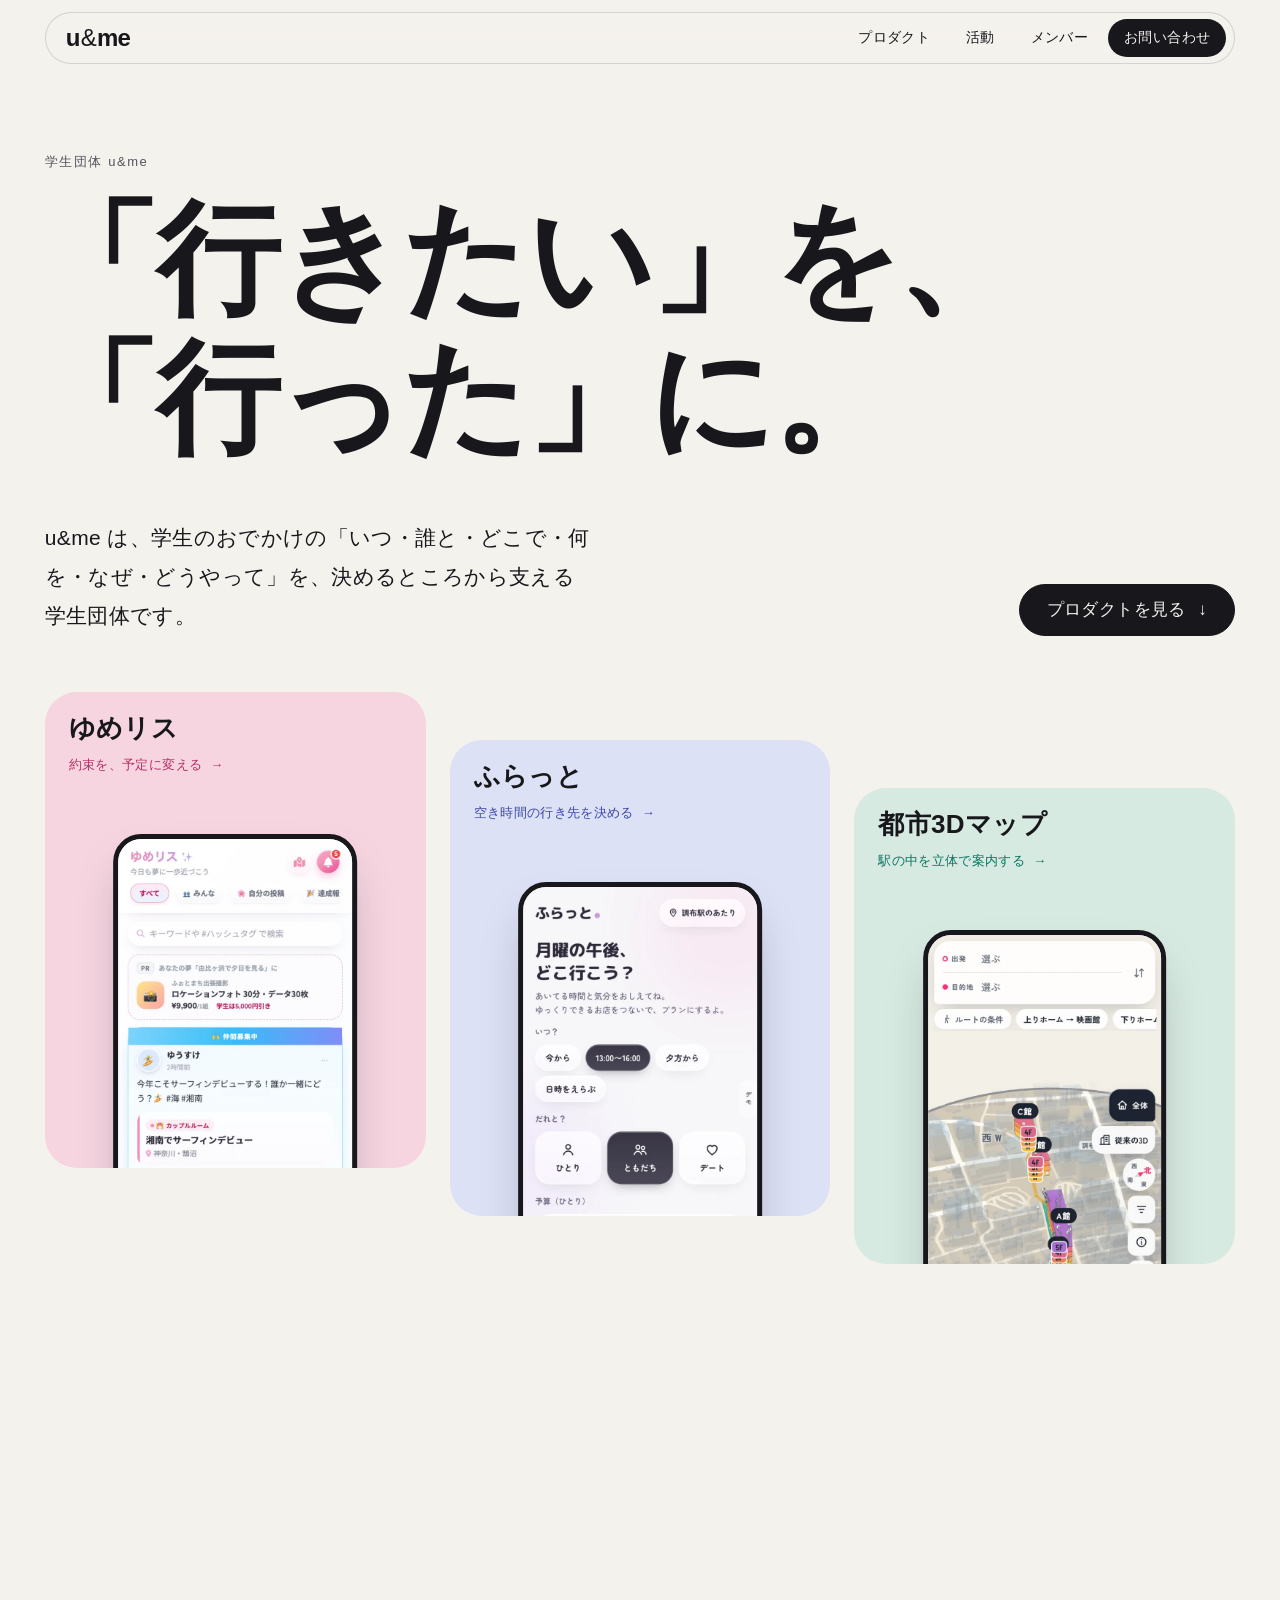
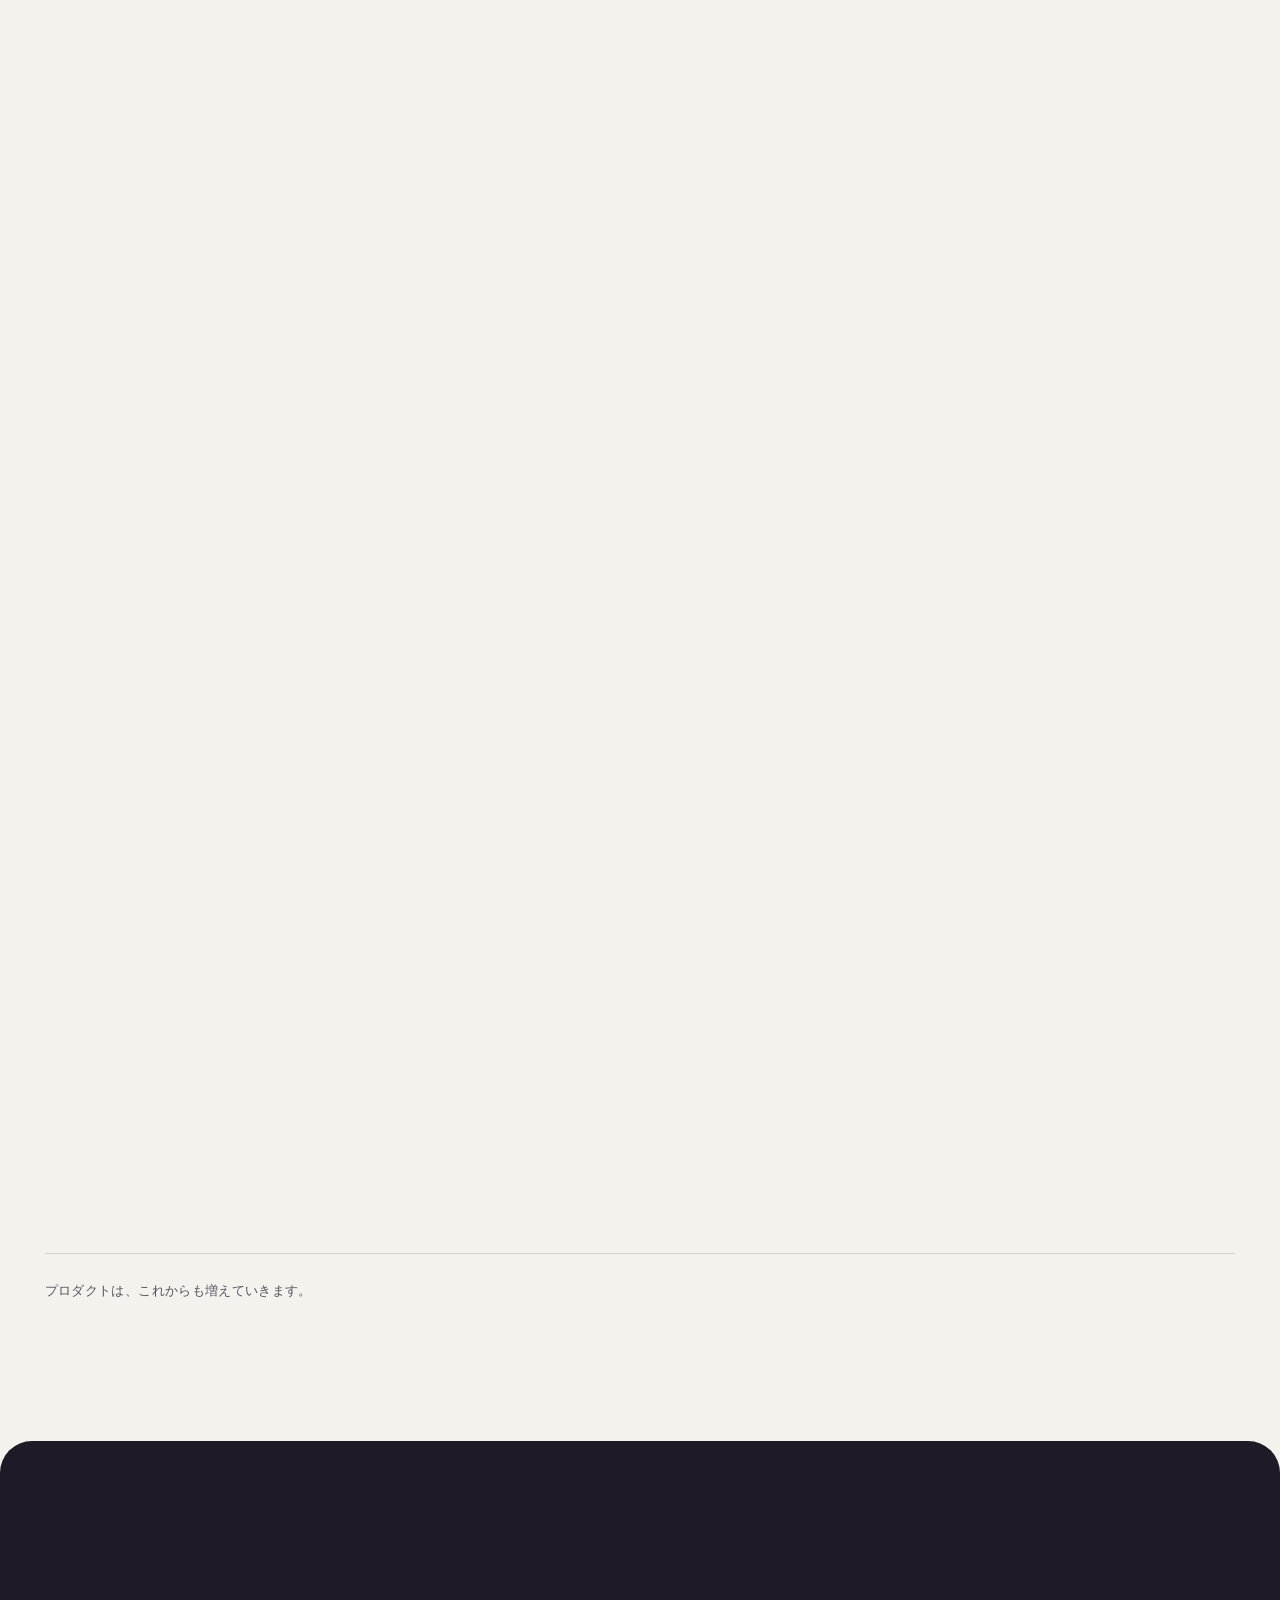
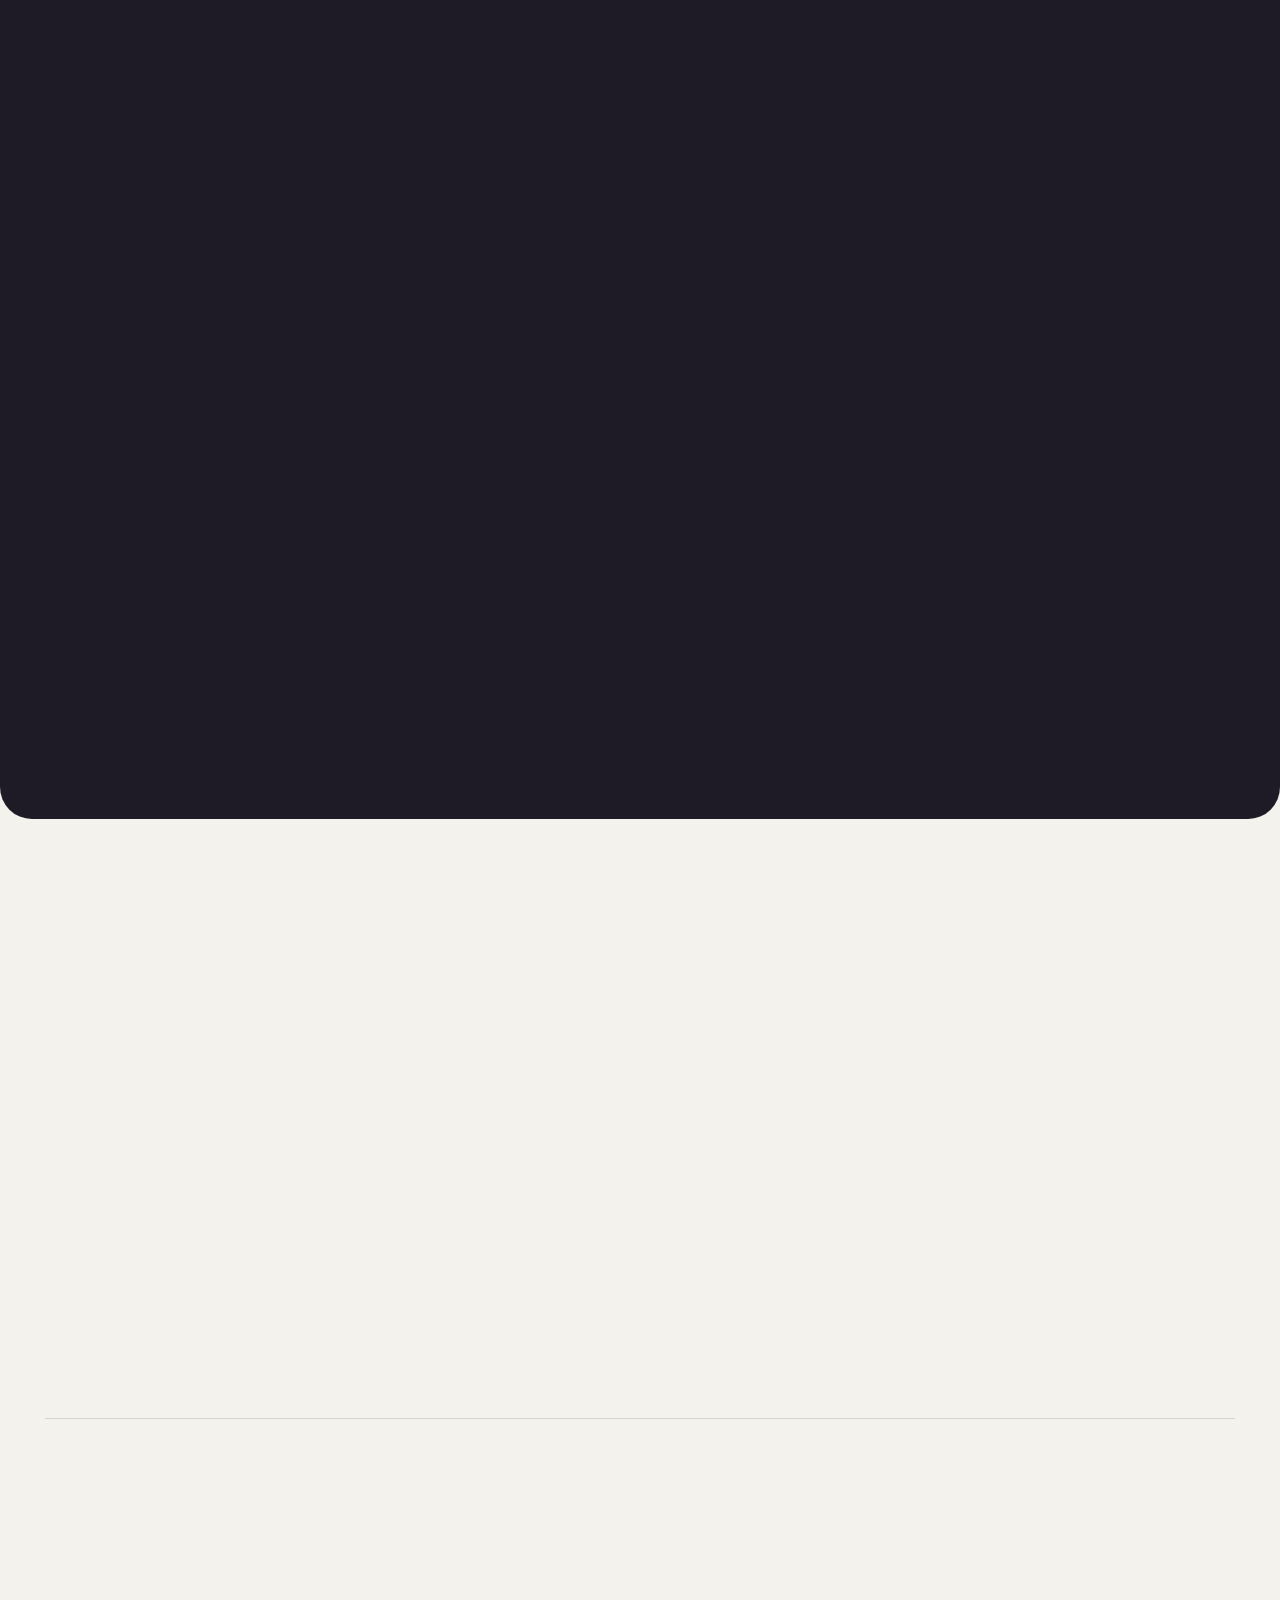
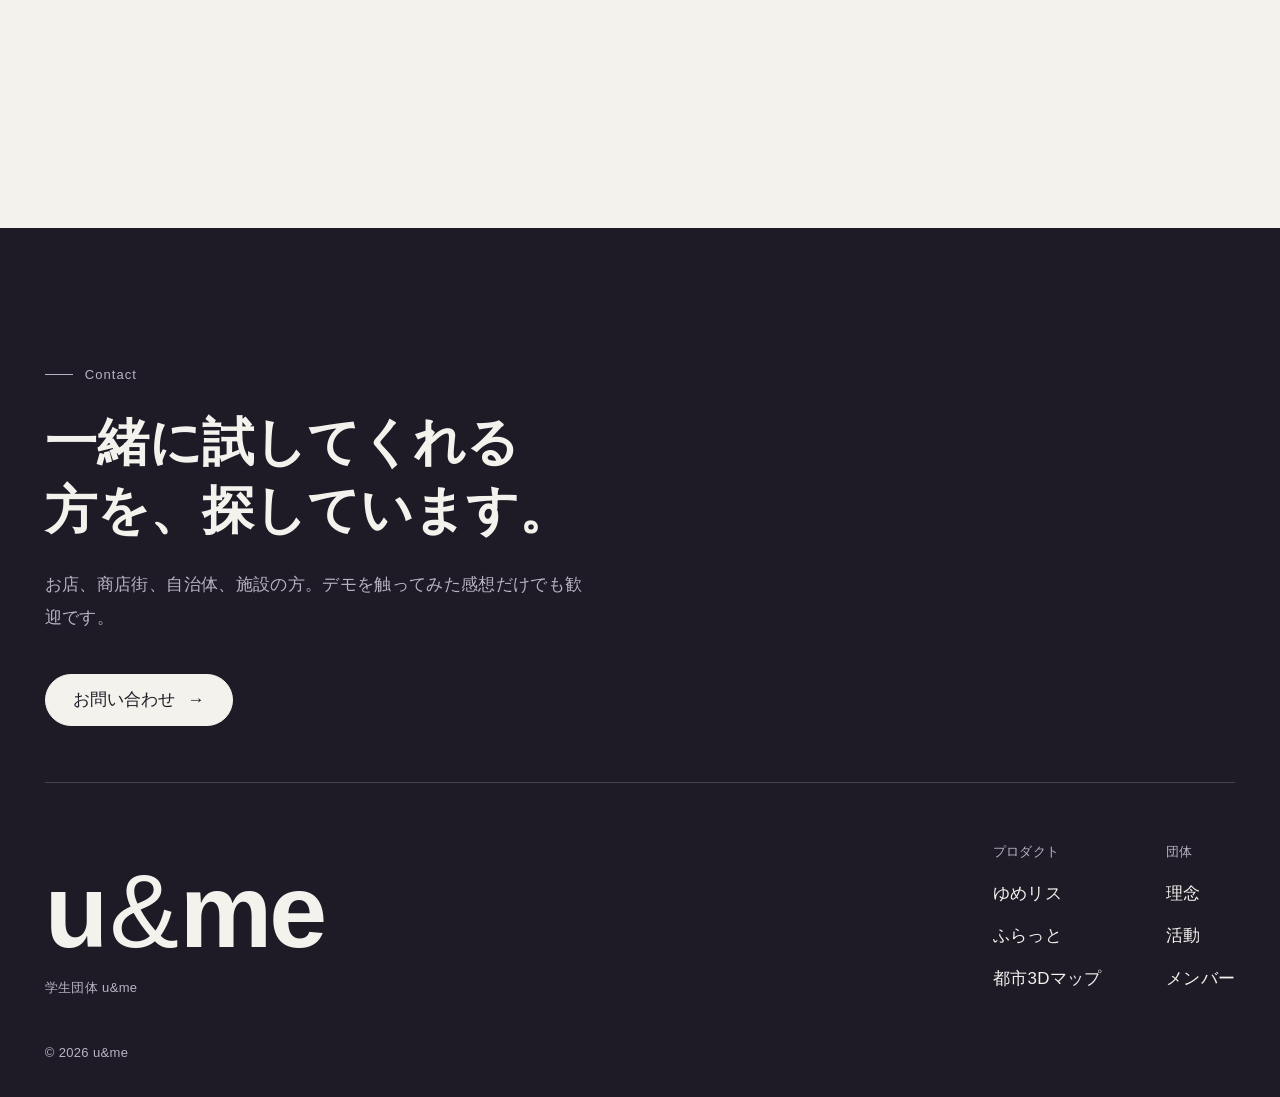
==== index.html @ 6a9d1f1e "理念を5W1Hに書き換え" ====
<!doctype html>
<html lang="ja">
  <head>
    <meta charset="utf-8" />
    <meta name="viewport" content="width=device-width, initial-scale=1" />
    <meta
      http-equiv="Content-Security-Policy"
      content="default-src 'self'; script-src 'self'; style-src 'self' https://fonts.googleapis.com; font-src https://fonts.gstatic.com; img-src 'self' data:; base-uri 'self'; object-src 'none'"
    />
    <title>u&amp;me｜「行きたい」を、「行った」に。</title>
    <meta
      name="description"
      content="u&me は、学生のおでかけの5W1H（いつ・誰と・どこで・何を・なぜ・どうやって）を決めるところから支える学生団体です。ゆめリス、ふらっと、都市3Dマップを開発しています。"
    />
    <meta property="og:type" content="website" />
    <meta property="og:title" content="u&me｜「行きたい」を、「行った」に。" />
    <meta property="og:description" content="学生のおでかけの5W1Hを、決めるところから支える学生団体です。" />
    <meta name="theme-color" content="#f4f2ed" />
    <link rel="icon" href="assets/img/favicon.svg" type="image/svg+xml" />
    <link rel="preconnect" href="https://fonts.googleapis.com" />
    <link rel="preconnect" href="https://fonts.gstatic.com" crossorigin />
    <link
      rel="stylesheet"
      href="https://fonts.googleapis.com/css2?family=Bricolage+Grotesque:opsz,wght@12..96,300..700&family=Noto+Sans+JP:wght@400;500;700;900&display=swap"
    />
    <link rel="stylesheet" href="assets/css/base.css" />
    <link rel="stylesheet" href="assets/css/pages.css" />
    <script src="assets/js/boot.js"></script>
  </head>
  <body data-root="">
    <header class="site-header" id="site-header"></header>

    <main>
      <!-- ============ ヒーロー ============ -->
      <section class="hero" aria-labelledby="hero-title">
        <div class="wrap">
          <p class="hero__eyebrow">学生団体 u&amp;me</p>
          <h1 class="hero__title" id="hero-title">
            <span>「行きたい」を、</span>
            <span>「行った」に。</span>
          </h1>
          <div class="hero__foot">
            <p class="hero__lead">
              u&amp;me は、学生のおでかけの「いつ・誰と・どこで・何を・なぜ・どうやって」を、決めるところから支える学生団体です。
            </p>
            <a class="button" href="#products">プロダクトを見る <span class="arrow" aria-hidden="true">↓</span></a>
          </div>
        </div>

        <ul class="stage wrap">
          <li data-reveal>
            <a class="stage-card tone-yume" href="products/yumelist.html">
              <span class="stage-card__name">ゆめリス</span>
              <span class="stage-card__meta">約束を、予定に変える <span class="arrow" aria-hidden="true">→</span></span>
              <img
                class="phone"
                src="assets/img/yume-home.webp"
                alt="ゆめリスのホーム画面"
                width="640"
                height="1386"
                fetchpriority="high"
              />
            </a>
          </li>
          <li data-reveal>
            <a class="stage-card tone-furatto" href="products/furatto.html">
              <span class="stage-card__name">ふらっと</span>
              <span class="stage-card__meta">空き時間の行き先を決める <span class="arrow" aria-hidden="true">→</span></span>
              <img class="phone" src="assets/img/furatto-home.webp" alt="ふらっとのホーム画面" width="640" height="1386" />
            </a>
          </li>
          <li data-reveal>
            <a class="stage-card tone-city3d" href="products/city3d.html">
              <span class="stage-card__name">都市3Dマップ</span>
              <span class="stage-card__meta">駅の中を立体で案内する <span class="arrow" aria-hidden="true">→</span></span>
              <img
                class="phone"
                src="assets/img/city3d-phone.webp"
                alt="調布駅の立体構内マップをスマホで表示した画面"
                width="640"
                height="1386"
              />
            </a>
          </li>
        </ul>
      </section>

      <!-- ============ 理念（私たちについて） ============ -->
      <section class="section wrap" id="about" aria-labelledby="about-title">
        <div class="about__grid">
          <div class="section__head" data-reveal>
            <p class="label">Philosophy</p>
            <h2 class="about__title" id="about-title">学生のおでかけを、<br />5W1Hで支える。</h2>
          </div>
          <div class="prose" data-reveal>
            <p>u&amp;me は、学生のおでかけに必要な「決めること」を、最初から最後まで一貫して支えます。</p>
            <p>
              出かけるまでには、いつ、誰と、どこで、何を、なぜ、どうやって、の6つを決めなければなりません。どれか一つでも決まらないと、予定はそのまま流れてしまいます。
            </p>
            <p>
              そこで、日程と相手は「ゆめリス」、行き先と過ごし方は「ふらっと」、行き方は「都市3Dマップ」が引き受けます。
            </p>
            <p>6つがそろえば、「行きたい」は「行った」に変わります。</p>
          </div>
        </div>

        <!-- 5W1H：英語・日本語・説明・担当するプロダクト の順。文章はそのまま書き換えられます -->
        <ul class="w-list">
          <li class="w-item tone-yume" data-reveal>
            <p class="w-item__en">When</p>
            <h3 class="w-item__jp">いつ</h3>
            <p class="w-item__text">候補の日を出し合って、行く日を決める。</p>
            <p class="w-item__by">ゆめリス</p>
          </li>
          <li class="w-item tone-yume" data-reveal>
            <p class="w-item__en">Who</p>
            <h3 class="w-item__jp">誰と</h3>
            <p class="w-item__text">一緒に行きたい相手と、気持ちを共有する。</p>
            <p class="w-item__by">ゆめリス</p>
          </li>
          <li class="w-item tone-furatto" data-reveal>
            <p class="w-item__en">Where</p>
            <h3 class="w-item__jp">どこで</h3>
            <p class="w-item__text">その時間に行けるお店や場所を見つける。</p>
            <p class="w-item__by">ふらっと</p>
          </li>
          <li class="w-item tone-furatto" data-reveal>
            <p class="w-item__en">What</p>
            <h3 class="w-item__jp">何を</h3>
            <p class="w-item__text">どう過ごすかを、プランとして組み立てる。</p>
            <p class="w-item__by">ふらっと</p>
          </li>
          <li class="w-item tone-yume" data-reveal>
            <p class="w-item__en">Why</p>
            <h3 class="w-item__jp">なぜ</h3>
            <p class="w-item__text">出かける理由になる、夢やお題をつくる。</p>
            <p class="w-item__by">ゆめリス</p>
          </li>
          <li class="w-item tone-city3d" data-reveal>
            <p class="w-item__en">How</p>
            <h3 class="w-item__jp">どうやって</h3>
            <p class="w-item__text">駅の中で迷わず、目的地までたどり着く。</p>
            <p class="w-item__by">都市3Dマップ</p>
          </li>
        </ul>
      </section>

      <!-- ============ プロダクト（中身は assets/js/site-data.js の products） ============ -->
      <section class="section wrap" id="products" aria-labelledby="products-title">
        <div class="section__head" data-reveal>
          <p class="label">Products</p>
          <h2 class="section__title" id="products-title">いま取り組んでいる、3つのプロダクト。</h2>
        </div>
        <ul class="product-list" data-products></ul>
        <p class="product-list__note">プロダクトは、これからも増えていきます。</p>
      </section>

      <!-- ============ これから ============ -->
      <section class="vision" id="vision" aria-labelledby="vision-title">
        <div class="wrap">
          <p class="label label--light" data-reveal>Next</p>
          <h2 class="vision__title" id="vision-title" data-reveal>学生団体から、<br />株式会社へ。</h2>
          <div class="prose vision__text" data-reveal>
            <p>u&amp;me は、法人化を目指しています。</p>
            <p>
              お店や自治体、施設の方々と長く一緒に仕事をするには、責任を持てる組織である必要があるからです。いまはデモを触ってもらい、身近なところで試し、使われ方を確かめている段階です。
            </p>
            <p>確かめられたものから順に、事業として育てていきます。</p>
          </div>
          <ol class="steps">
            <li class="step" data-reveal>
              <p class="step__no">01</p>
              <h3 class="step__title">つくる</h3>
              <p class="step__text">動くデモを公開し、まず触ってもらう。</p>
            </li>
            <li class="step" data-reveal>
              <p class="step__no">02</p>
              <h3 class="step__title">確かめる</h3>
              <p class="step__text">小さく試して、本当に使われるかを見る。</p>
            </li>
            <li class="step" data-reveal>
              <p class="step__no">03</p>
              <h3 class="step__title">会社にする</h3>
              <p class="step__text">続けられる形に整えて、法人化する。</p>
            </li>
          </ol>
        </div>
      </section>

      <!-- ============ 活動（中身は assets/js/site-data.js の news） ============ -->
      <section class="section wrap" id="news" aria-labelledby="news-title">
        <div class="section__head" data-reveal>
          <p class="label">Activity</p>
          <h2 class="section__title" id="news-title">これまでの活動。</h2>
        </div>
        <ul class="news" data-news></ul>
      </section>

      <!-- ============ メンバーへ ============ -->
      <section class="section wrap" aria-label="メンバー">
        <a class="people-link" href="members.html" data-reveal>
          つくっている人を見る <span class="arrow" aria-hidden="true">→</span>
        </a>
      </section>
    </main>

    <footer class="site-footer" id="site-footer"></footer>

    <script src="assets/js/site-data.js"></script>
    <script src="assets/js/site.js"></script>
  </body>
</html>
---- assets/css/base.css ----
/* ============================================================
   共通スタイル：色・文字・余白の決まりと、全ページで使う部品
   色を変えたいときは、下の :root の値だけを直します。
   ============================================================ */

:root {
  /* 色 */
  --paper: #f4f2ed;
  --paper-deep: #e9e6de;
  --ink: #18171c;
  --ink-soft: #56535f;
  --line: rgba(24, 23, 28, 0.14);
  --night: #1f1b26;
  --night-soft: #b9b3c4;
  --night-line: rgba(244, 242, 237, 0.18);

  /* プロダクトごとの色（淡い面の色 / 文字に使う濃い色） */
  --yume: #f6d5e1;
  --yume-deep: #b52f66;
  --furatto: #dde1f5;
  --furatto-deep: #3f4aa8;
  --city3d: #d7eae2;
  --city3d-deep: #0c7460;

  /* 文字 */
  --font-jp: 'Noto Sans JP', 'Hiragino Kaku Gothic ProN', 'Yu Gothic', sans-serif;
  --font-latin: 'Bricolage Grotesque', 'Noto Sans JP', sans-serif;
  --text-small: 0.8125rem;
  --text-base: clamp(0.9375rem, 0.9rem + 0.2vw, 1.0625rem);
  --text-lead: clamp(1.0625rem, 0.98rem + 0.45vw, 1.3125rem);
  --text-h3: clamp(1.25rem, 1.1rem + 0.7vw, 1.625rem);
  --text-h2: clamp(1.75rem, 1.2rem + 2.6vw, 3.5rem);
  --text-hero: clamp(2.25rem, 0.4rem + 9.2vw, 8rem);

  /* 余白 */
  --gutter: clamp(1rem, 0.4rem + 3vw, 3rem);
  --space-section: clamp(4.5rem, 3rem + 7vw, 10rem);
  --space-block: clamp(2rem, 1.4rem + 2.6vw, 4rem);
  --wrap: 82rem;

  /* 形と動き */
  --radius-s: 0.5rem;
  --radius-m: 1.25rem;
  --radius-l: 2rem;
  --duration-fast: 160ms;
  --duration-normal: 420ms;
  --duration-slow: 800ms;
  --ease-out: cubic-bezier(0.16, 1, 0.3, 1);

  --header-height: 4.5rem;
}

*,
*::before,
*::after {
  box-sizing: border-box;
}

html {
  scroll-behavior: smooth;
  scroll-padding-top: calc(var(--header-height) + 1rem);
  -webkit-text-size-adjust: 100%;
}

body {
  margin: 0;
  background: var(--paper);
  color: var(--ink);
  font-family: var(--font-jp);
  font-size: var(--text-base);
  font-weight: 400;
  line-height: 1.95;
  letter-spacing: 0.02em;
  -webkit-font-smoothing: antialiased;
  overflow-x: clip;
}

h1,
h2,
h3,
p,
ul,
ol,
figure {
  margin: 0;
}

ul,
ol {
  padding: 0;
  list-style: none;
}

h1,
h2,
h3 {
  font-weight: 700;
  line-height: 1.35;
  letter-spacing: 0;
  font-feature-settings: 'palt';
  /* 見出しは文節の切れ目で折り返し、行の長さをそろえる */
  word-break: auto-phrase;
  text-wrap: balance;
}

img {
  display: block;
  max-width: 100%;
  height: auto;
}

a {
  color: inherit;
  text-decoration: none;
}

button {
  font: inherit;
  color: inherit;
  cursor: pointer;
}

:focus-visible {
  outline: 2px solid var(--ink);
  outline-offset: 3px;
  border-radius: 4px;
}

::selection {
  background: var(--ink);
  color: var(--paper);
}

.wrap {
  width: min(100% - var(--gutter) * 2, var(--wrap));
  margin-inline: auto;
}

.visually-hidden {
  position: absolute;
  width: 1px;
  height: 1px;
  overflow: hidden;
  clip-path: inset(50%);
  white-space: nowrap;
}

/* 小さな英字ラベル（About / Products など） */
.label {
  display: flex;
  align-items: center;
  gap: 0.75rem;
  font-family: var(--font-latin);
  font-size: var(--text-small);
  font-weight: 500;
  letter-spacing: 0.08em;
  line-height: 1.4;
  color: var(--ink-soft);
}

.label::before {
  content: '';
  width: 1.75rem;
  height: 1px;
  background: currentColor;
}

.label--light {
  color: var(--night-soft);
}

.arrow {
  display: inline-block;
  font-family: var(--font-latin);
  transition: transform var(--duration-normal) var(--ease-out);
}

a:hover .arrow,
button:hover .arrow {
  transform: translateX(0.3em);
}

.chip {
  display: inline-block;
  padding: 0.3em 0.85em;
  border: 1px solid currentColor;
  border-radius: 99rem;
  font-size: 0.75rem;
  font-weight: 500;
  line-height: 1.5;
  white-space: nowrap;
}

/* ---------- ボタン ---------- */

.button {
  display: inline-flex;
  align-items: center;
  gap: 0.75em;
  min-height: 3.25rem;
  padding: 0.6em 1.6em;
  border: 1px solid var(--ink);
  border-radius: 99rem;
  background: var(--ink);
  color: var(--paper);
  font-weight: 500;
  line-height: 1.4;
  transition:
    background-color var(--duration-fast) ease,
    color var(--duration-fast) ease,
    transform var(--duration-fast) ease;
}

.button:hover {
  background: transparent;
  color: var(--ink);
}

.button:active {
  transform: scale(0.97);
}

.button--ghost {
  background: transparent;
  color: var(--ink);
}

.button--ghost:hover {
  background: var(--ink);
  color: var(--paper);
}

.button--light {
  border-color: var(--paper);
  background: var(--paper);
  color: var(--night);
}

.button--light:hover {
  background: transparent;
  color: var(--paper);
}

.button[aria-disabled='true'] {
  border-color: var(--line);
  background: transparent;
  color: var(--ink-soft);
  pointer-events: none;
}

/* ---------- ヘッダー ---------- */

.site-header {
  position: fixed;
  inset: 0 0 auto;
  z-index: 20;
  padding: 0.75rem var(--gutter) 0;
  pointer-events: none;
}

.site-header__bar {
  display: flex;
  align-items: center;
  justify-content: space-between;
  gap: 1rem;
  width: min(100%, var(--wrap));
  min-height: 3.25rem;
  margin-inline: auto;
  padding: 0.25rem 0.5rem 0.25rem 1.25rem;
  border: 1px solid var(--line);
  border-radius: 99rem;
  background: rgba(244, 242, 237, 0.82);
  backdrop-filter: blur(14px) saturate(140%);
  -webkit-backdrop-filter: blur(14px) saturate(140%);
  pointer-events: auto;
}

.logo {
  font-family: var(--font-latin);
  font-size: 1.5rem;
  font-weight: 700;
  letter-spacing: -0.03em;
  line-height: 1;
}

.logo__amp {
  font-weight: 300;
  margin-inline: 0.04em;
}

.nav__list {
  display: flex;
  align-items: center;
  gap: 0.25rem;
}

.nav__list a {
  display: block;
  padding: 0.55rem 1rem;
  border-radius: 99rem;
  font-size: 0.875rem;
  font-weight: 500;
  line-height: 1.4;
  transition: background-color var(--duration-fast) ease;
}

.nav__list a:hover {
  background: var(--paper-deep);
}

.nav__list li:last-child a {
  background: var(--ink);
  color: var(--paper);
}

.nav__list li:last-child a:hover {
  background: var(--ink-soft);
}

.nav__toggle {
  display: none;
  min-height: 2.75rem;
  padding: 0 1.1rem;
  border: 0;
  border-radius: 99rem;
  background: var(--ink);
  color: var(--paper);
  font-size: 0.875rem;
  font-weight: 500;
}

@media (max-width: 47.99rem) {
  .site-header__bar {
    flex-wrap: wrap;
    border-radius: 1.75rem;
  }

  .nav {
    display: contents;
  }

  .nav__toggle {
    display: block;
  }

  .nav__list {
    display: none;
    flex: 1 0 100%;
    flex-direction: column;
    align-items: stretch;
    gap: 0;
    padding: 0.5rem 0 0.75rem;
  }

  .site-header.is-open .nav__list {
    display: flex;
  }

  .nav__list a,
  .nav__list li:last-child a {
    padding: 0.9rem 0.75rem;
    border-top: 1px solid var(--line);
    border-radius: 0;
    background: none;
    color: var(--ink);
    font-size: 1rem;
  }
}

/* ---------- お問い合わせ・フッター ---------- */

.site-footer {
  margin-top: var(--space-section);
  background: var(--night);
  color: var(--paper);
}

.contact {
  padding-block: var(--space-section) var(--space-block);
}

.contact__inner {
  display: grid;
  gap: 1.5rem;
  justify-items: start;
}

.contact__title {
  max-width: 18em;
  font-size: var(--text-h2);
  line-height: 1.3;
}

.contact__text {
  max-width: 32em;
  color: var(--night-soft);
}

.contact__actions {
  display: flex;
  flex-wrap: wrap;
  gap: 0.75rem;
  margin-top: 1rem;
}

.footer__inner {
  display: grid;
  gap: 2.5rem;
  padding-block: var(--space-block) 2rem;
  border-top: 1px solid var(--night-line);
}

.logo--footer {
  font-size: clamp(3rem, 2rem + 6vw, 6.5rem);
}

.footer__note {
  margin-top: 0.75rem;
  font-size: var(--text-small);
  color: var(--night-soft);
}

.footer__nav {
  display: flex;
  flex-wrap: wrap;
  gap: 2rem 4rem;
}

.footer__heading {
  margin-bottom: 0.5rem;
  font-size: var(--text-small);
  color: var(--night-soft);
}

.footer__nav a {
  display: inline-block;
  padding-block: 0.3rem;
  background: linear-gradient(currentColor, currentColor) 0 100% / 0 1px no-repeat;
  transition: background-size var(--duration-normal) var(--ease-out);
}

.footer__nav a:hover {
  background-size: 100% 1px;
}

.footer__copy {
  font-family: var(--font-latin);
  font-size: var(--text-small);
  color: var(--night-soft);
}

@media (min-width: 48rem) {
  .footer__inner {
    grid-template-columns: 1fr auto;
    align-items: end;
  }

  .footer__copy {
    grid-column: 1 / -1;
  }
}

/* ---------- 準備中のお知らせ ---------- */

.dialog {
  width: min(100% - 2rem, 28rem);
  padding: 2.25rem 2rem 2rem;
  border: 0;
  border-radius: var(--radius-l);
  background: var(--paper);
  color: var(--ink);
  box-shadow: 0 2rem 5rem rgba(24, 23, 28, 0.3);
}

.dialog::backdrop {
  background: rgba(31, 27, 38, 0.55);
  backdrop-filter: blur(4px);
}

.dialog[open] {
  animation: dialog-in var(--duration-normal) var(--ease-out);
}

.dialog__label {
  font-family: var(--font-latin);
  font-size: var(--text-small);
  letter-spacing: 0.08em;
  color: var(--ink-soft);
}

.dialog__title {
  margin-top: 0.5rem;
  font-size: var(--text-h3);
}

.dialog__text {
  margin-block: 0.75rem 1.75rem;
  color: var(--ink-soft);
}

@keyframes dialog-in {
  from {
    opacity: 0;
    transform: translateY(1rem) scale(0.98);
  }
}

/* ---------- スクロールで現れる演出（JavaScript が動くときだけ） ---------- */

.js [data-reveal] {
  opacity: 0;
  transform: translateY(1.5rem);
  transition:
    opacity var(--duration-slow) var(--ease-out),
    transform var(--duration-slow) var(--ease-out);
}

.js [data-reveal].is-visible {
  opacity: 1;
  transform: none;
}

@media (prefers-reduced-motion: reduce) {
  html {
    scroll-behavior: auto;
  }

  *,
  *::before,
  *::after {
    animation-duration: 0.01ms !important;
    transition-duration: 0.01ms !important;
  }
}
---- assets/css/pages.css ----
/* ============================================================
   ページごとのスタイル：トップ／プロダクト特設ページ／メンバー
   ============================================================ */

/* プロダクトの色を、部品の中で --tone / --tone-deep として使えるようにする */
.tone-yume {
  --tone: var(--yume);
  --tone-deep: var(--yume-deep);
}

.tone-furatto {
  --tone: var(--furatto);
  --tone-deep: var(--furatto-deep);
}

.tone-city3d {
  --tone: var(--city3d);
  --tone-deep: var(--city3d-deep);
}

main {
  padding-top: calc(var(--header-height) + clamp(2rem, 6vw, 5.5rem));
}

.section {
  padding-top: var(--space-section);
}

.section__head {
  display: grid;
  gap: 1.25rem;
  margin-bottom: var(--space-block);
}

.section__title {
  max-width: 22em;
  font-size: var(--text-h2);
}

.prose {
  display: grid;
  gap: 1.1em;
  max-width: 38em;
}

.prose strong {
  font-weight: 700;
}

/* スマホの画面写真（黒いふちを付けて端末らしく見せる） */
.phone {
  border: 0.35rem solid var(--ink);
  border-radius: 1.75rem;
  background: var(--ink);
  box-shadow: 0 1.5rem 3rem -1rem rgba(24, 23, 28, 0.35);
}

/* ---------- トップ：ヒーロー ---------- */

.hero__eyebrow {
  font-size: var(--text-small);
  font-weight: 500;
  letter-spacing: 0.12em;
  color: var(--ink-soft);
}

.hero__title {
  margin-top: 1rem;
  font-size: var(--text-hero);
  font-weight: 900;
  line-height: 1.12;
  letter-spacing: -0.02em;
}

.hero__title span {
  display: block;
  margin-left: -0.08em; /* 行頭の「 を少し左に出して、下の文章と左端をそろえる */
}

.hero__foot {
  display: grid;
  gap: 1.5rem;
  justify-items: start;
  margin-top: clamp(1.75rem, 4vw, 3.5rem);
}

.hero__lead {
  max-width: 26em;
  font-size: var(--text-lead);
  line-height: 1.85;
}

.stage {
  display: grid;
  gap: 1rem;
  margin-top: var(--space-block);
}

.stage-card {
  position: relative;
  display: block;
  aspect-ratio: 5 / 4;
  overflow: hidden;
  padding: 1.25rem 1.5rem;
  border-radius: var(--radius-l);
  background: var(--tone);
}

.stage-card__name {
  display: block;
  font-size: var(--text-h3);
  font-weight: 700;
  line-height: 1.3;
}

.stage-card__meta {
  display: flex;
  align-items: center;
  gap: 0.5rem;
  margin-top: 0.4rem;
  font-size: var(--text-small);
  color: var(--tone-deep);
}

.stage-card .phone {
  position: absolute;
  top: 34%;
  right: 8%;
  width: 44%;
  transition: transform var(--duration-slow) var(--ease-out);
}

.stage-card:hover .phone {
  transform: translateY(-4%);
}

@media (min-width: 48rem) {
  .hero__foot {
    grid-template-columns: 1fr auto;
    align-items: end;
  }

  .stage {
    grid-template-columns: repeat(3, 1fr);
    gap: 1.5rem;
  }

  .stage-card {
    aspect-ratio: 4 / 5;
  }

  /* 3枚の高さを少しずつずらして、並びにリズムを付ける */
  .stage li:nth-child(2) {
    margin-top: 3rem;
  }

  .stage li:nth-child(3) {
    margin-top: 6rem;
  }

  .stage-card .phone {
    top: 30%;
    right: auto;
    left: 50%;
    width: 64%;
    translate: -50% 0;
  }
}

/* ---------- トップ：私たちについて ---------- */

.about__grid {
  display: grid;
  gap: 1.5rem;
}

.about__title {
  font-size: var(--text-h2);
}

@media (min-width: 62rem) {
  .about__grid {
    grid-template-columns: 1fr 1fr;
    gap: 4rem;
    align-items: start;
  }
}

/* 5W1H の6項目 */
.w-list {
  display: grid;
  grid-template-columns: repeat(2, 1fr);
  gap: 2.5rem 1.25rem;
  margin-top: var(--space-block);
}

.w-item {
  display: flex;
  flex-direction: column;
  padding-top: 1rem;
  border-top: 1px solid var(--ink);
}

.w-item__en {
  font-family: var(--font-latin);
  font-size: clamp(1.75rem, 1.2rem + 2.2vw, 2.75rem);
  font-weight: 700;
  line-height: 1.1;
  letter-spacing: -0.03em;
}

.w-item__jp {
  margin-top: 0.4rem;
  font-size: 1rem;
  font-weight: 700;
}

.w-item__text {
  margin-block: 0.75rem 1.25rem;
  font-size: 0.9375rem;
  line-height: 1.8;
  color: var(--ink-soft);
}

.w-item__by {
  align-self: flex-start;
  margin-top: auto;
  padding: 0.25em 0.9em;
  border-radius: 99rem;
  background: var(--tone);
  font-size: 0.75rem;
  font-weight: 500;
  line-height: 1.6;
}

@media (min-width: 48rem) {
  .w-list {
    grid-template-columns: repeat(3, 1fr);
    gap: 3rem 2rem;
  }
}

@media (min-width: 75rem) {
  .w-list {
    grid-template-columns: repeat(6, 1fr);
    gap: 1.5rem;
  }
}

/* ---------- トップ：プロダクト一覧 ---------- */

.product-list {
  border-bottom: 1px solid var(--line);
}

.product-row__link {
  position: relative;
  display: grid;
  gap: 0.75rem;
  padding: 1.75rem 0;
  border-top: 1px solid var(--line);
  isolation: isolate;
}

/* ホバーで、プロダクトの色が下から上がってくる */
.product-row__link::before {
  content: '';
  position: absolute;
  inset: 0 calc(var(--gutter) * -0.5);
  z-index: -1;
  border-radius: var(--radius-m);
  background: var(--tone);
  transform: scaleY(0);
  transform-origin: bottom;
  transition: transform var(--duration-normal) var(--ease-out);
}

.product-row__link:hover::before,
.product-row__link:focus-visible::before {
  transform: scaleY(1);
}

.product-row__no {
  font-family: var(--font-latin);
  font-size: var(--text-small);
  color: var(--ink-soft);
}

.product-row__main {
  display: grid;
  gap: 0.35rem;
}

.product-row__name {
  font-size: clamp(1.75rem, 1.1rem + 3.2vw, 3.5rem);
  font-weight: 900;
  line-height: 1.25;
  font-feature-settings: 'palt';
}

.product-row__name small {
  margin-left: 0.9em;
  font-family: var(--font-latin);
  font-size: 0.875rem;
  font-weight: 500;
  color: var(--ink-soft);
  white-space: nowrap;
}

.product-row__catch {
  font-weight: 500;
  color: var(--tone-deep);
}

.product-row__summary {
  max-width: 24em;
  color: var(--ink-soft);
  line-height: 1.8;
}

.product-row__status {
  display: flex;
  align-items: center;
  gap: 1rem;
  font-size: 1.25rem;
}

.product-list__note {
  margin-top: 1.5rem;
  font-size: var(--text-small);
  color: var(--ink-soft);
}

@media (min-width: 62rem) {
  .product-row__link {
    grid-template-columns: 4rem 1.3fr 1fr 9.5rem;
    align-items: center;
    gap: 2rem;
    padding: 2.5rem 0;
  }

  .product-row__status {
    justify-content: flex-end;
  }
}

/* ---------- トップ：これから（法人化） ---------- */

.vision {
  margin-top: var(--space-section);
  padding-block: var(--space-section);
  border-radius: var(--radius-l);
  background: var(--night);
  color: var(--paper);
}

.vision__title {
  margin-top: 1.25rem;
  font-size: clamp(2rem, 0.8rem + 6vw, 5.5rem);
  font-weight: 900;
  line-height: 1.2;
  letter-spacing: -0.01em;
}

.vision__text {
  margin-top: var(--space-block);
  color: var(--night-soft);
}

.vision__text p:first-child {
  color: var(--paper);
  font-size: var(--text-lead);
}

.steps {
  display: grid;
  gap: 2rem;
  margin-top: var(--space-block);
}

.step {
  padding-top: 1.25rem;
  border-top: 1px solid var(--night-line);
}

.step__no {
  font-family: var(--font-latin);
  font-size: var(--text-small);
  color: var(--night-soft);
}

.step__title {
  margin-top: 0.75rem;
  font-size: var(--text-h3);
}

.step__text {
  margin-top: 0.5rem;
  color: var(--night-soft);
  line-height: 1.8;
}

@media (min-width: 48rem) {
  .steps {
    grid-template-columns: repeat(3, 1fr);
  }
}

/* ---------- トップ：活動 ---------- */

.news {
  border-bottom: 1px solid var(--line);
}

.news__item {
  display: grid;
  gap: 0.25rem;
  padding: 1.25rem 0;
  border-top: 1px solid var(--line);
}

.news__date {
  font-family: var(--font-latin);
  font-size: var(--text-small);
  color: var(--ink-soft);
}

.news__text--link {
  justify-self: start;
  background: linear-gradient(currentColor, currentColor) 0 100% / 0 1px no-repeat;
  transition: background-size var(--duration-normal) var(--ease-out);
}

.news__text--link:hover {
  background-size: 100% 1px;
}

.news__text .arrow {
  margin-left: 0.5em;
}

@media (min-width: 48rem) {
  .news__item {
    grid-template-columns: 8rem 1fr;
    align-items: baseline;
  }
}

/* ---------- トップ：メンバーへの入口 ---------- */

.people-link {
  display: flex;
  align-items: baseline;
  justify-content: space-between;
  gap: 1rem;
  padding-block: 2rem;
  border-block: 1px solid var(--line);
  font-size: var(--text-h2);
  font-weight: 900;
  line-height: 1.3;
  font-feature-settings: 'palt';
}

/* ---------- プロダクト特設ページ ---------- */

.crumb {
  display: flex;
  gap: 0.6em;
  font-size: var(--text-small);
  color: var(--ink-soft);
}

.crumb a {
  text-decoration: underline;
  text-underline-offset: 0.3em;
}

.product-hero__name {
  margin-top: 1.25rem;
  font-size: clamp(2.75rem, 1rem + 8.5vw, 7.5rem);
  font-weight: 900;
  line-height: 1.12;
  letter-spacing: -0.02em;
}

.product-hero__name small {
  display: block;
  margin-top: 0.75rem;
  font-family: var(--font-latin);
  font-size: 1rem;
  font-weight: 500;
  letter-spacing: 0.04em;
  color: var(--tone-deep);
}

.product-hero__foot {
  display: grid;
  gap: 1.75rem;
  margin-top: var(--space-block);
}

.product-hero__catch {
  font-size: var(--text-h3);
  font-weight: 700;
  line-height: 1.5;
}

.product-hero__lead {
  max-width: 30em;
  margin-top: 0.75rem;
  color: var(--ink-soft);
}

.product-hero__actions {
  display: flex;
  flex-wrap: wrap;
  align-items: center;
  gap: 0.75rem 1.25rem;
}

.product-hero__hint {
  font-size: var(--text-small);
  color: var(--ink-soft);
}

@media (min-width: 62rem) {
  .product-hero__foot {
    grid-template-columns: 1fr auto;
    align-items: end;
  }
}

/* 大きな画面写真の上に、スマホの画面を重ねて置く */
.product-visual {
  position: relative;
  margin-top: var(--space-block);
  margin-bottom: clamp(3rem, 9vw, 7rem);
  padding: clamp(1rem, 4vw, 4rem);
  border-radius: var(--radius-l);
  background: var(--tone);
}

.product-visual__wide {
  width: 100%;
  border-radius: var(--radius-m);
  box-shadow: 0 1.5rem 4rem -1.5rem rgba(24, 23, 28, 0.3);
}

.product-visual .phone {
  position: absolute;
  right: 7%;
  bottom: clamp(-5rem, -6vw, -2rem);
  width: clamp(6.5rem, 21%, 15rem);
}

/* 課題・解決案・仕組み・展望 */
.chapter {
  display: grid;
  gap: 1.5rem;
  padding-block: var(--space-block);
  border-top: 1px solid var(--line);
}

.chapter__head {
  display: flex;
  align-items: baseline;
  gap: 1rem;
}

.chapter__no {
  font-family: var(--font-latin);
  font-size: var(--text-small);
  color: var(--ink-soft);
}

.chapter__label {
  font-size: var(--text-h3);
  font-weight: 700;
  color: var(--tone-deep);
}

.chapter__title {
  max-width: 18em;
  margin-bottom: 1.5rem;
  font-size: clamp(1.5rem, 1.1rem + 1.9vw, 2.75rem);
}

.chapter__extra {
  margin-top: var(--space-block);
}

@media (min-width: 62rem) {
  .chapter {
    grid-template-columns: 14rem minmax(0, 1fr);
    gap: 3rem;
  }

  .chapter__head {
    position: sticky;
    top: calc(var(--header-height) + 1.5rem);
    align-self: start;
    flex-direction: column;
    gap: 0.25rem;
  }
}

/* 短い項目を横に並べる（流れ・立場・データの出どころ など） */
.facts {
  display: grid;
  gap: 1.5rem;
}

.fact {
  padding-top: 1rem;
  border-top: 2px solid var(--tone-deep);
}

.fact__title {
  font-size: 1.0625rem;
  font-weight: 700;
}

.fact__text {
  margin-top: 0.35rem;
  font-size: 0.9375rem;
  line-height: 1.8;
  color: var(--ink-soft);
}

@media (min-width: 40rem) {
  .facts {
    grid-template-columns: repeat(var(--facts-columns, 3), 1fr);
  }

  .facts--four {
    --facts-columns: 2;
  }
}

@media (min-width: 75rem) {
  .facts--four {
    --facts-columns: 4;
  }
}

.figure img {
  width: 100%;
  border: 1px solid var(--line);
  border-radius: var(--radius-m);
}

.figure figcaption {
  margin-top: 0.75rem;
  font-size: var(--text-small);
  color: var(--ink-soft);
}

.figure--pair {
  display: grid;
  gap: 1.5rem;
  max-width: 36rem;
}

@media (min-width: 40rem) {
  .figure--pair {
    grid-template-columns: 1fr 1fr;
  }
}

.note {
  margin-top: var(--space-block);
  padding: 1.25rem 1.5rem;
  border-radius: var(--radius-m);
  background: var(--paper-deep);
  font-size: var(--text-small);
  line-height: 1.9;
  color: var(--ink-soft);
}

.others {
  padding-top: var(--space-section);
}

.others__list {
  display: grid;
  gap: 1rem;
  margin-top: 2rem;
}

.other-card {
  display: grid;
  gap: 0.5rem;
  justify-items: start;
  height: 100%;
  padding: 1.75rem;
  border-radius: var(--radius-l);
  background: var(--tone);
  transition: transform var(--duration-normal) var(--ease-out);
}

.other-card:hover {
  transform: translateY(-0.25rem);
}

.other-card__name {
  margin-top: 1.5rem;
  font-size: var(--text-h2);
  font-weight: 900;
  line-height: 1.25;
  font-feature-settings: 'palt';
}

.other-card__catch {
  color: var(--tone-deep);
  font-weight: 500;
}

@media (min-width: 48rem) {
  .others__list {
    grid-template-columns: 1fr 1fr;
  }
}

/* ---------- メンバー ---------- */

.page-hero__title {
  margin-top: 1rem;
  font-size: var(--text-hero);
  font-weight: 900;
  line-height: 1.12;
  letter-spacing: -0.02em;
}

.page-hero__lead {
  max-width: 28em;
  margin-top: clamp(1.5rem, 4vw, 3rem);
  font-size: var(--text-lead);
  line-height: 1.85;
}

.members {
  margin-top: var(--space-block);
  border-bottom: 1px solid var(--line);
}

.member {
  display: grid;
  gap: 1.5rem;
  padding-block: var(--space-block);
  border-top: 1px solid var(--line);
}

.member__avatar {
  width: clamp(7rem, 22vw, 11rem);
  aspect-ratio: 1;
  overflow: hidden;
  border-radius: 50%;
  background: var(--yume);
}

.member:nth-child(3n + 2) .member__avatar {
  background: var(--furatto);
}

.member:nth-child(3n) .member__avatar {
  background: var(--city3d);
}

.member__initial {
  display: grid;
  place-items: center;
  height: 100%;
  font-size: clamp(2.5rem, 8vw, 4.5rem);
  font-weight: 900;
  line-height: 1;
}

.member__photo {
  width: 100%;
  height: 100%;
  object-fit: cover;
}

.member__role {
  font-size: var(--text-small);
  font-weight: 500;
  color: var(--ink-soft);
}

.member__name {
  margin-top: 0.25rem;
  font-size: var(--text-h2);
  font-weight: 900;
}

.member__name small {
  display: block;
  margin-top: 0.25rem;
  font-family: var(--font-latin);
  font-size: 0.9375rem;
  font-weight: 500;
  letter-spacing: 0.04em;
  color: var(--ink-soft);
}

.member__bio {
  max-width: 32em;
  margin-top: 1.25rem;
}

.member__links {
  display: flex;
  flex-wrap: wrap;
  gap: 0.5rem 1.5rem;
  margin-top: 1rem;
}

.member__links a {
  text-decoration: underline;
  text-underline-offset: 0.3em;
}

.members__note {
  margin-top: 1.5rem;
  font-size: var(--text-small);
  color: var(--ink-soft);
}

@media (min-width: 48rem) {
  .member {
    grid-template-columns: 14rem 1fr;
    gap: 3rem;
    align-items: center;
  }
}
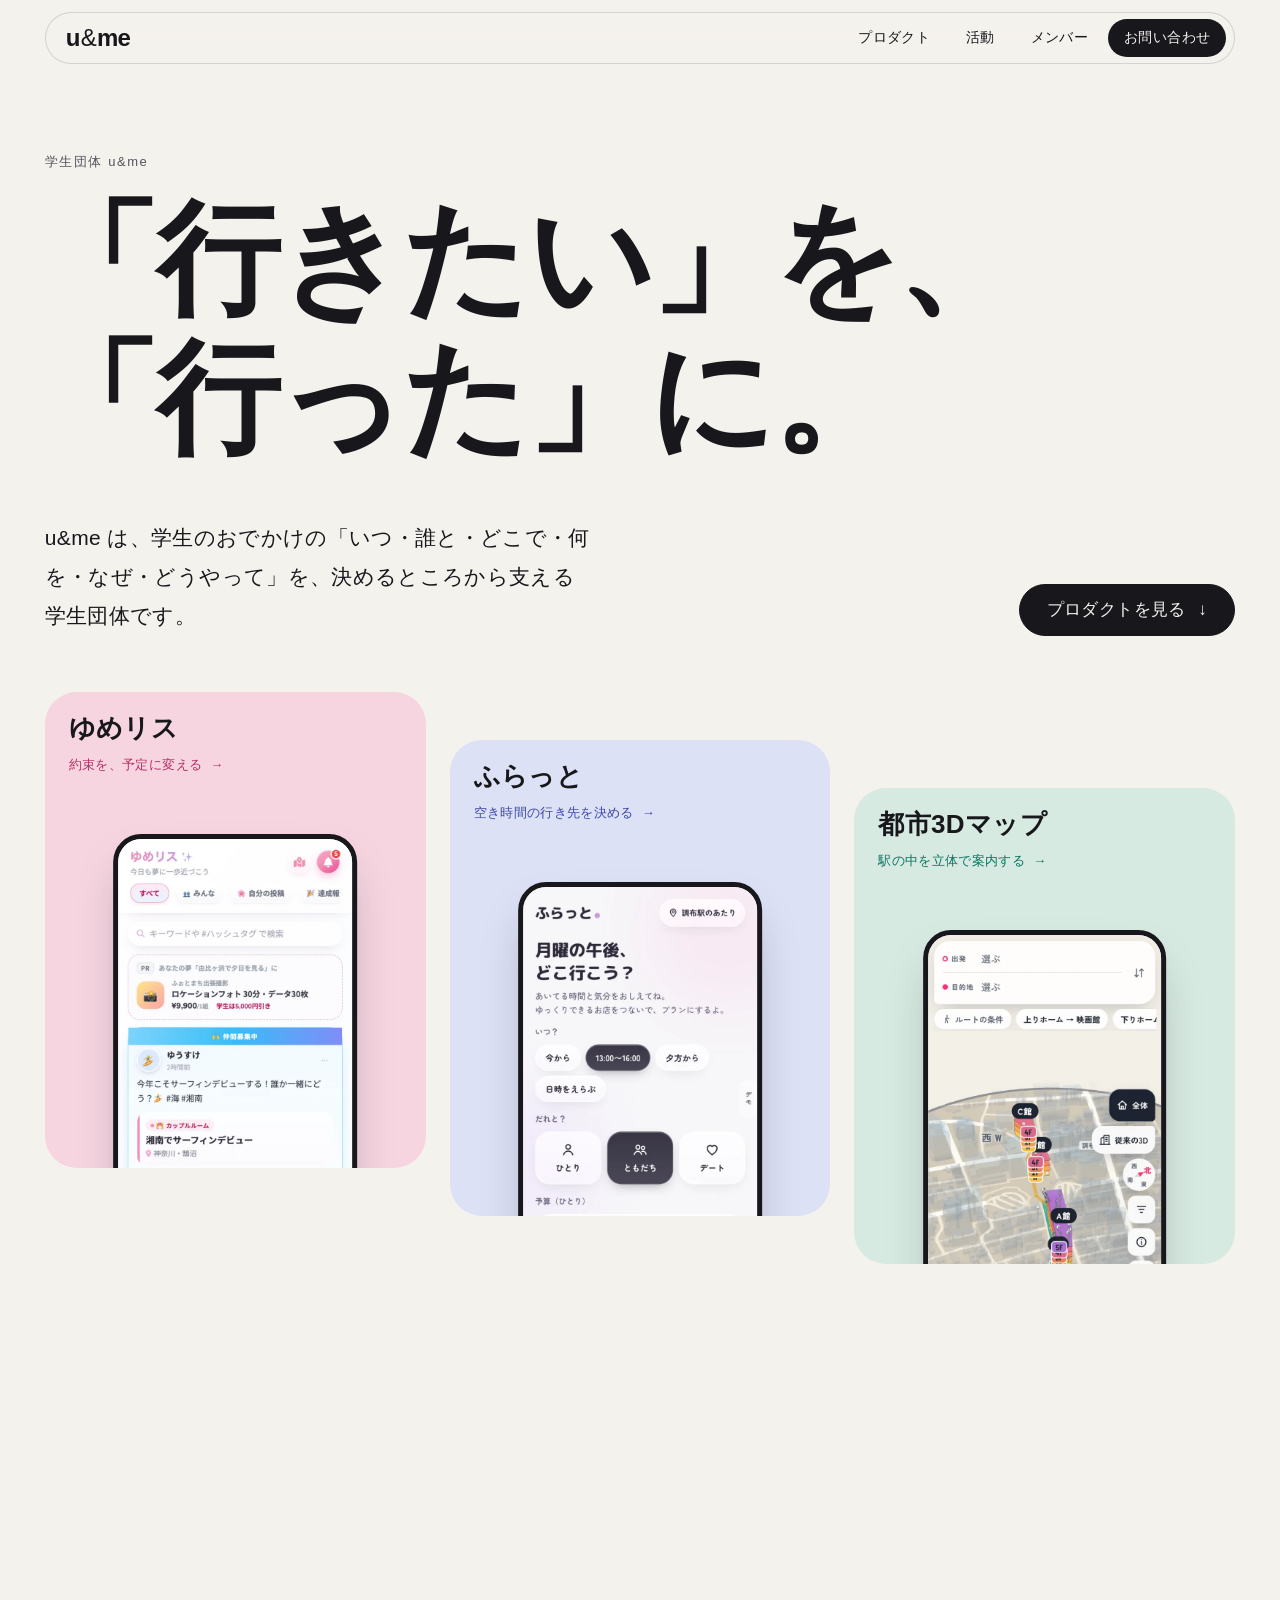
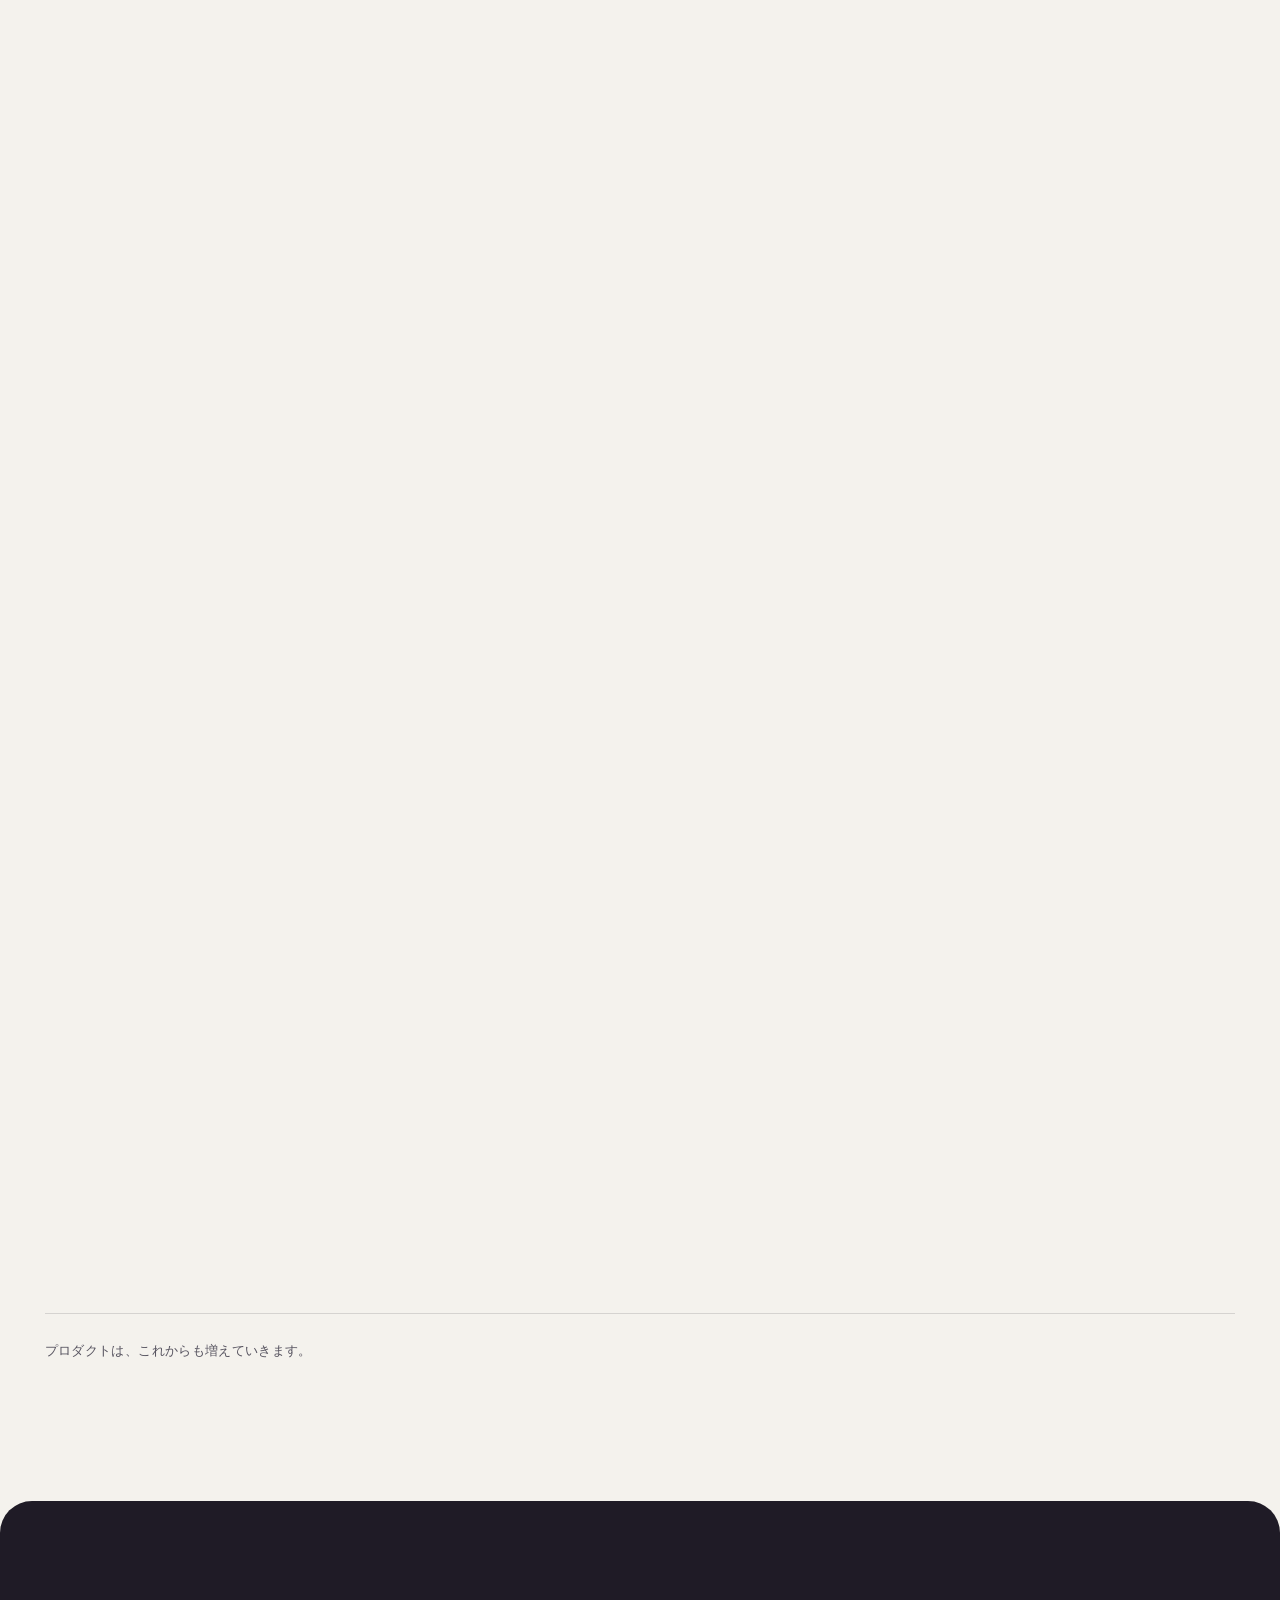
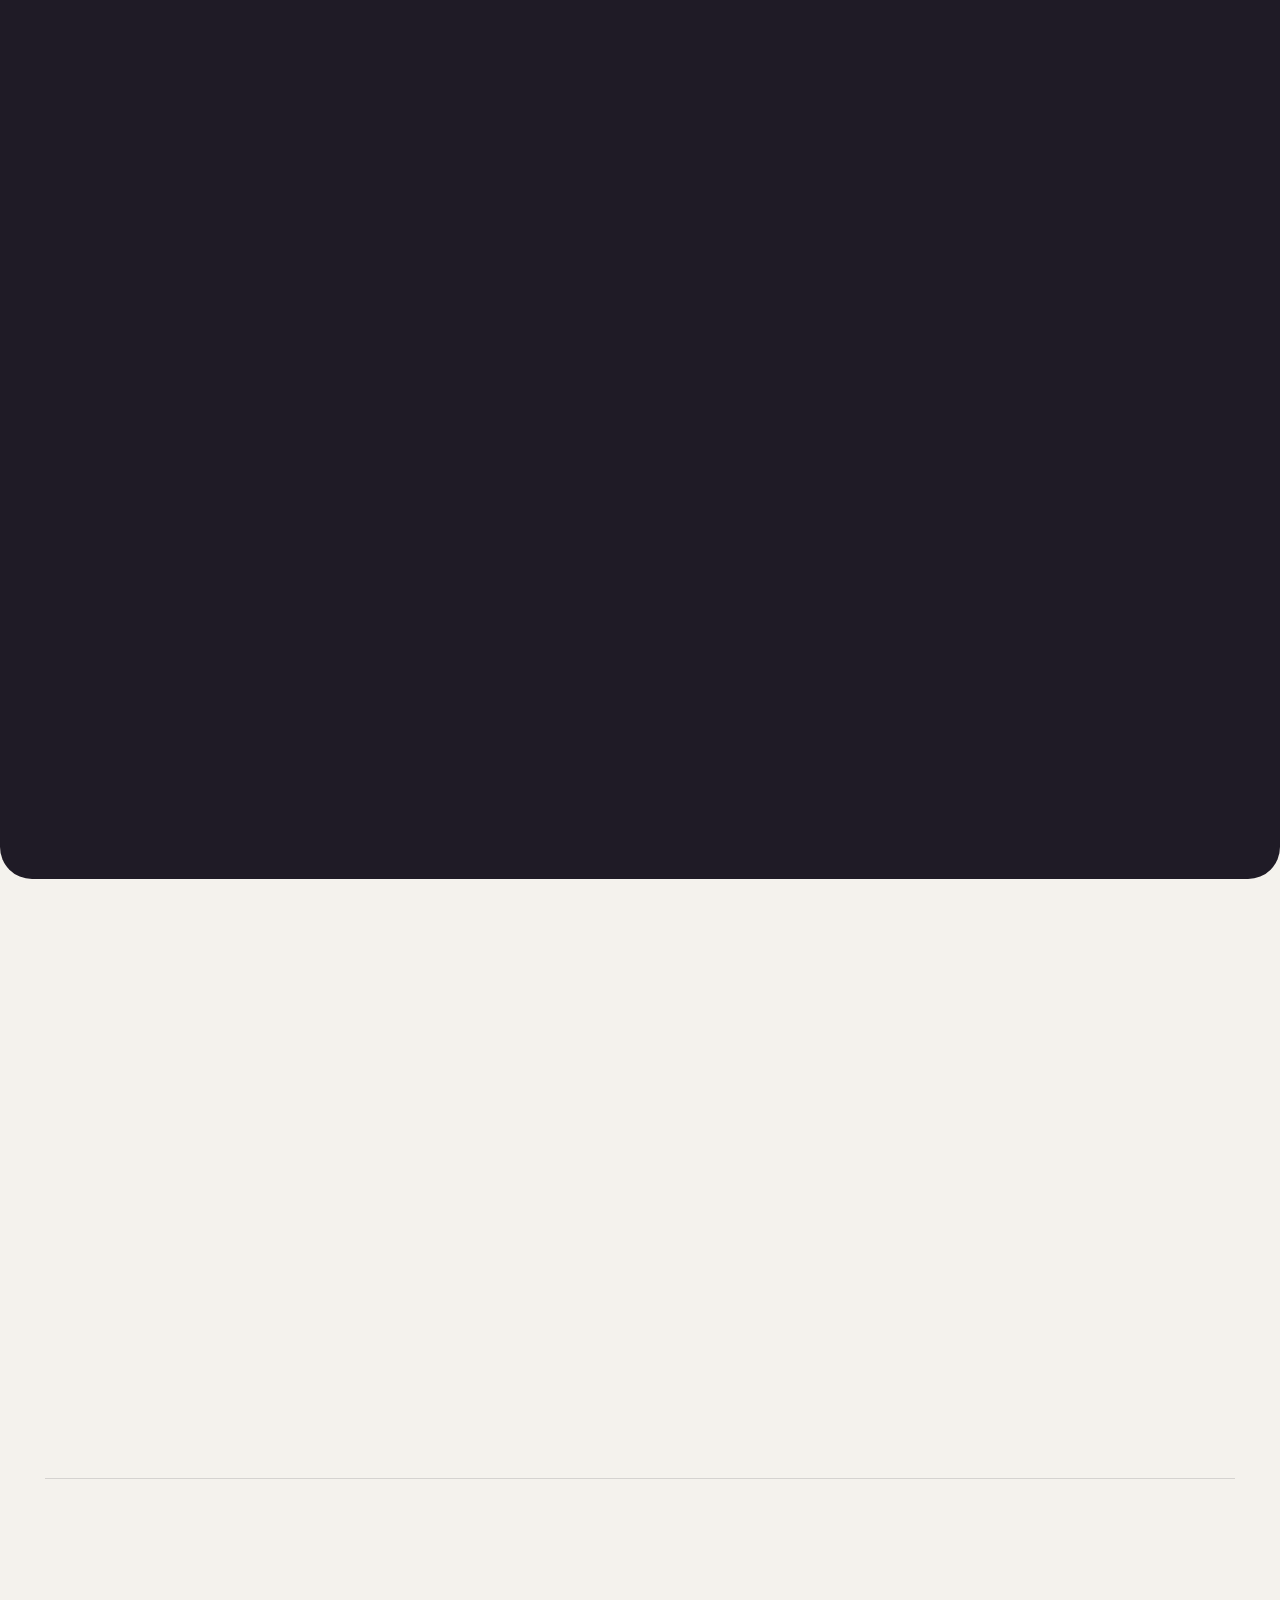
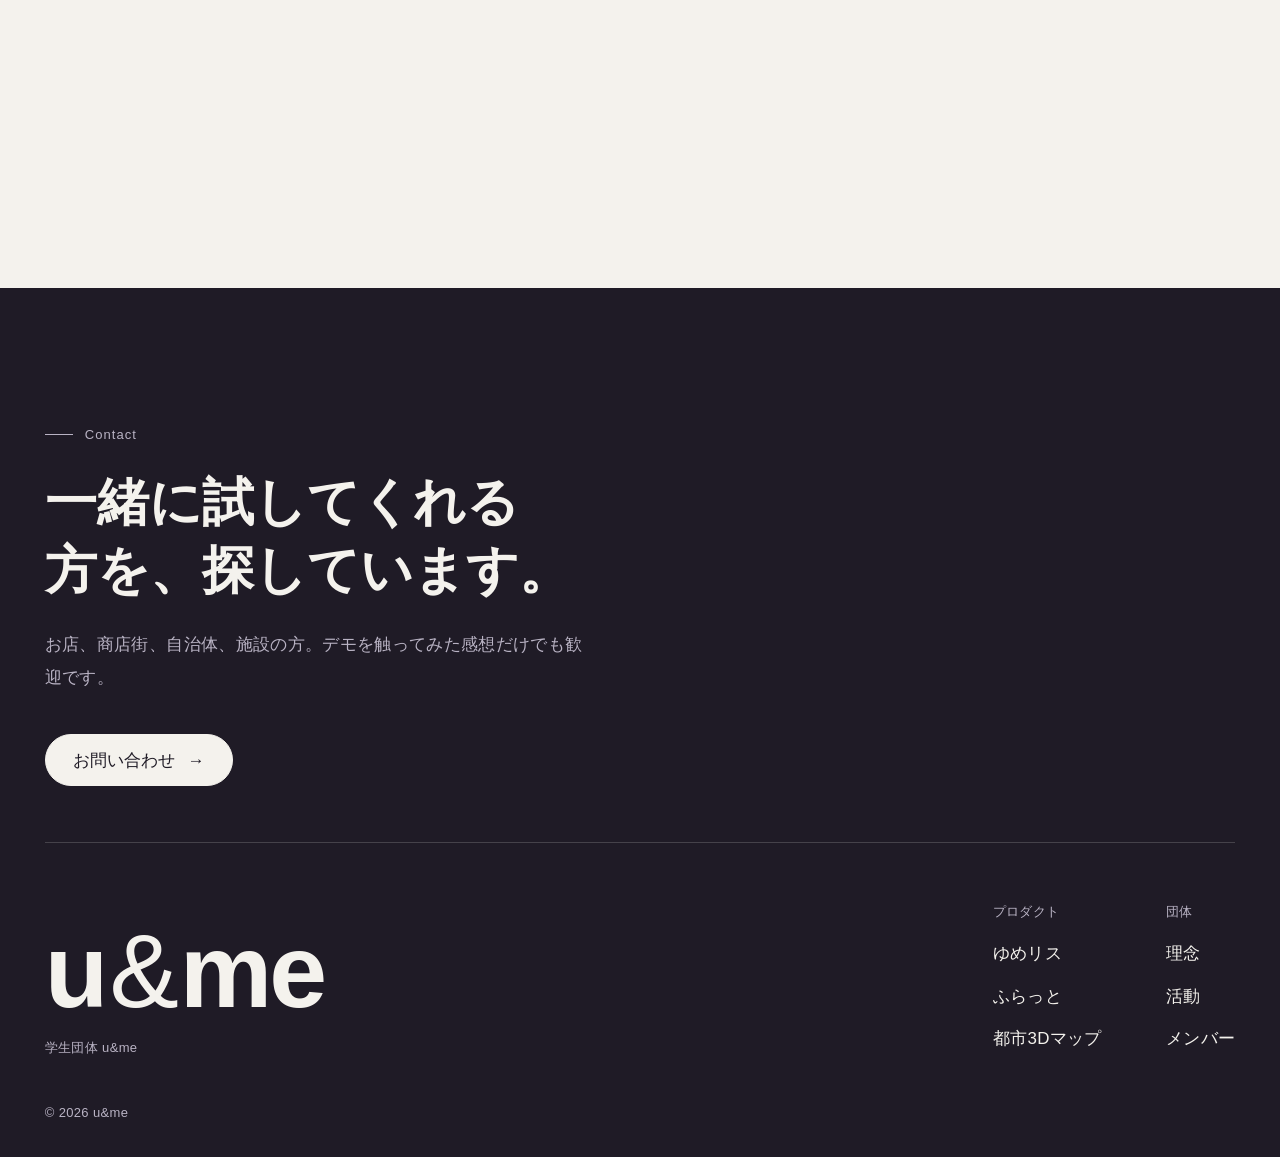
==== commit 3057fa39: "Whyの担当をゆめリスとふらっとの両方に変更" ====
--- a/index.html
+++ b/index.html
@@ -98,7 +98,7 @@
               出かけるまでには、いつ、誰と、どこで、何を、なぜ、どうやって、の6つを決めなければなりません。どれか一つでも決まらないと、予定はそのまま流れてしまいます。
             </p>
             <p>
-              そこで、日程と相手は「ゆめリス」、行き先と過ごし方は「ふらっと」、行き方は「都市3Dマップ」が引き受けます。
+              そこで、日程と相手は「ゆめリス」、行き先と過ごし方は「ふらっと」、行き方は「都市3Dマップ」が引き受けます。出かける理由は、「ゆめリス」と「ふらっと」の両方がつくります。
             </p>
             <p>6つがそろえば、「行きたい」は「行った」に変わります。</p>
           </div>
@@ -133,8 +133,11 @@
           <li class="w-item tone-yume" data-reveal>
             <p class="w-item__en">Why</p>
             <h3 class="w-item__jp">なぜ</h3>
-            <p class="w-item__text">出かける理由になる、夢やお題をつくる。</p>
-            <p class="w-item__by">ゆめリス</p>
+            <p class="w-item__text">夢やお題、その時間だけの特典が、出かける理由になる。</p>
+            <p class="w-item__tags">
+              <span class="w-item__by tone-yume">ゆめリス</span>
+              <span class="w-item__by tone-furatto">ふらっと</span>
+            </p>
           </li>
           <li class="w-item tone-city3d" data-reveal>
             <p class="w-item__en">How</p>
--- a/assets/css/pages.css
+++ b/assets/css/pages.css
@@ -220,6 +220,13 @@
   font-size: 0.9375rem;
   line-height: 1.8;
   color: var(--ink-soft);
+}
+
+.w-item__tags {
+  display: flex;
+  flex-wrap: wrap;
+  gap: 0.4rem;
+  margin-top: auto;
 }
 
 .w-item__by {
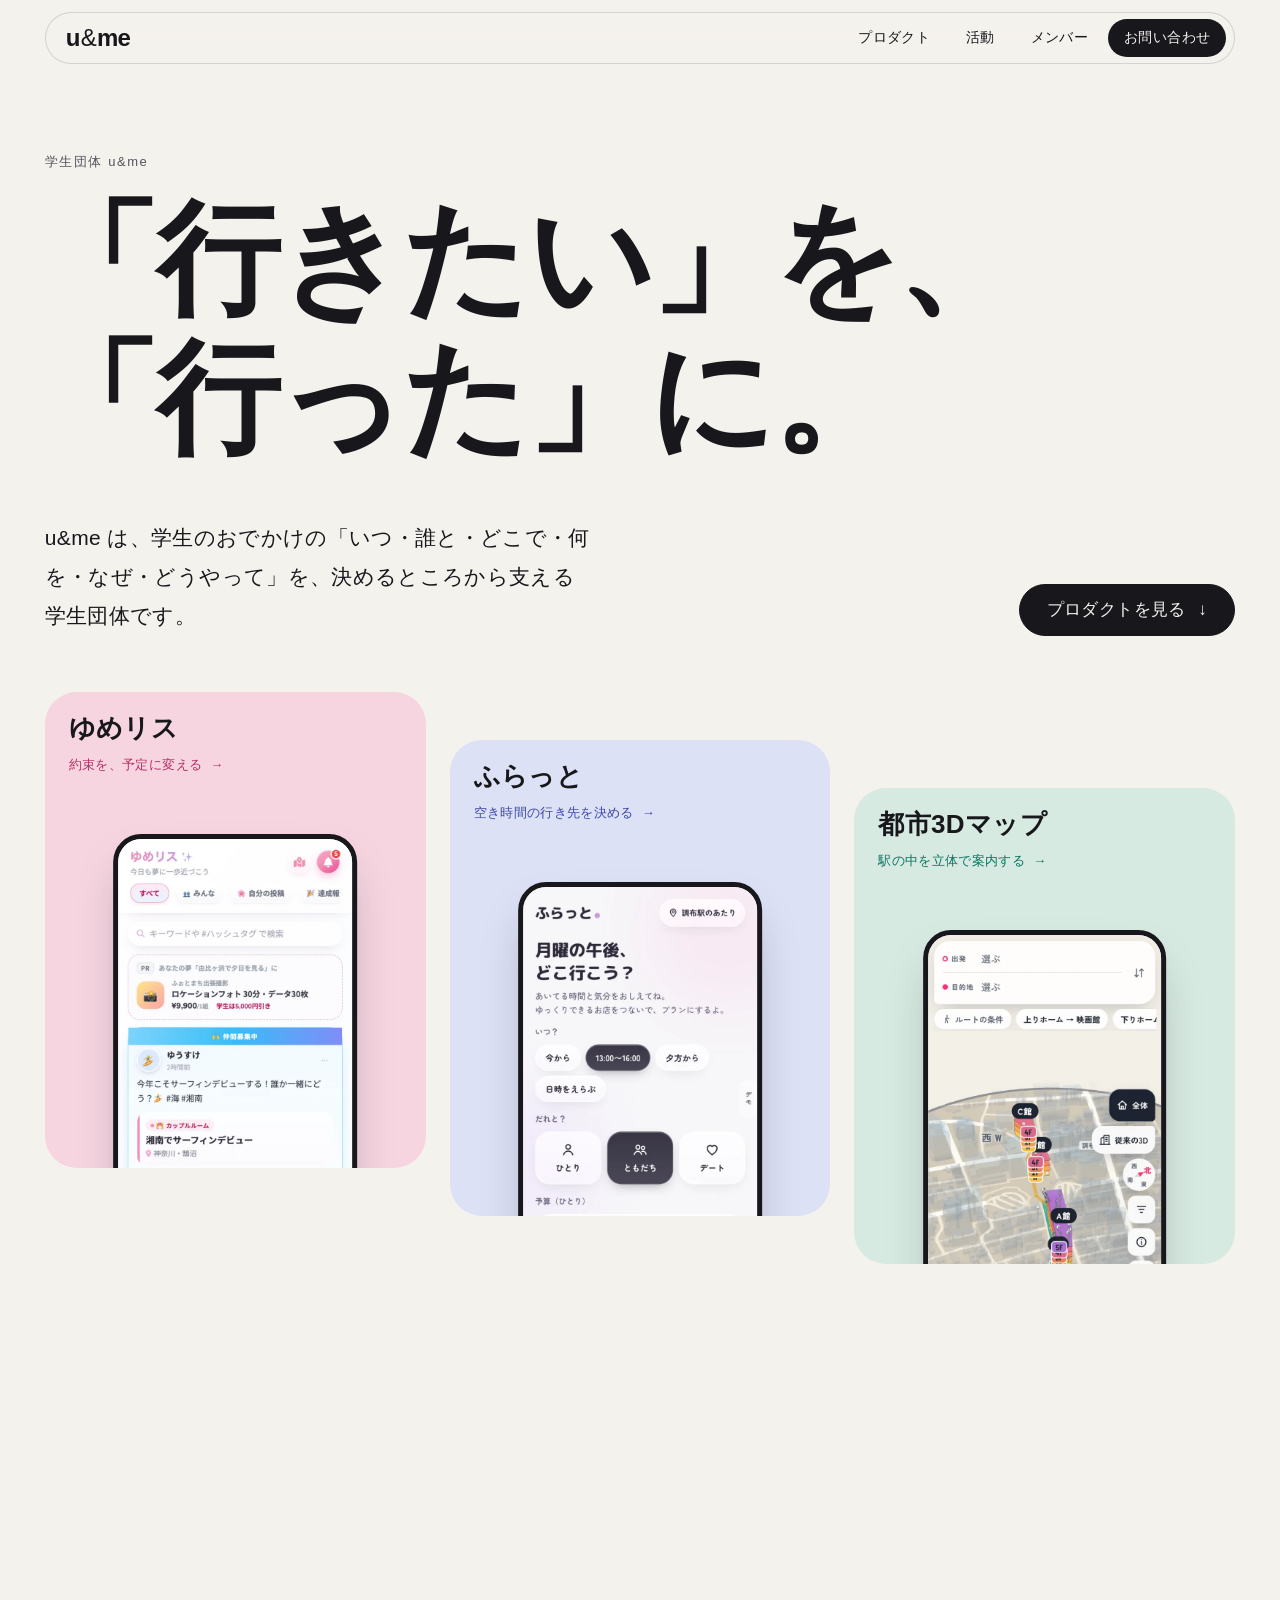
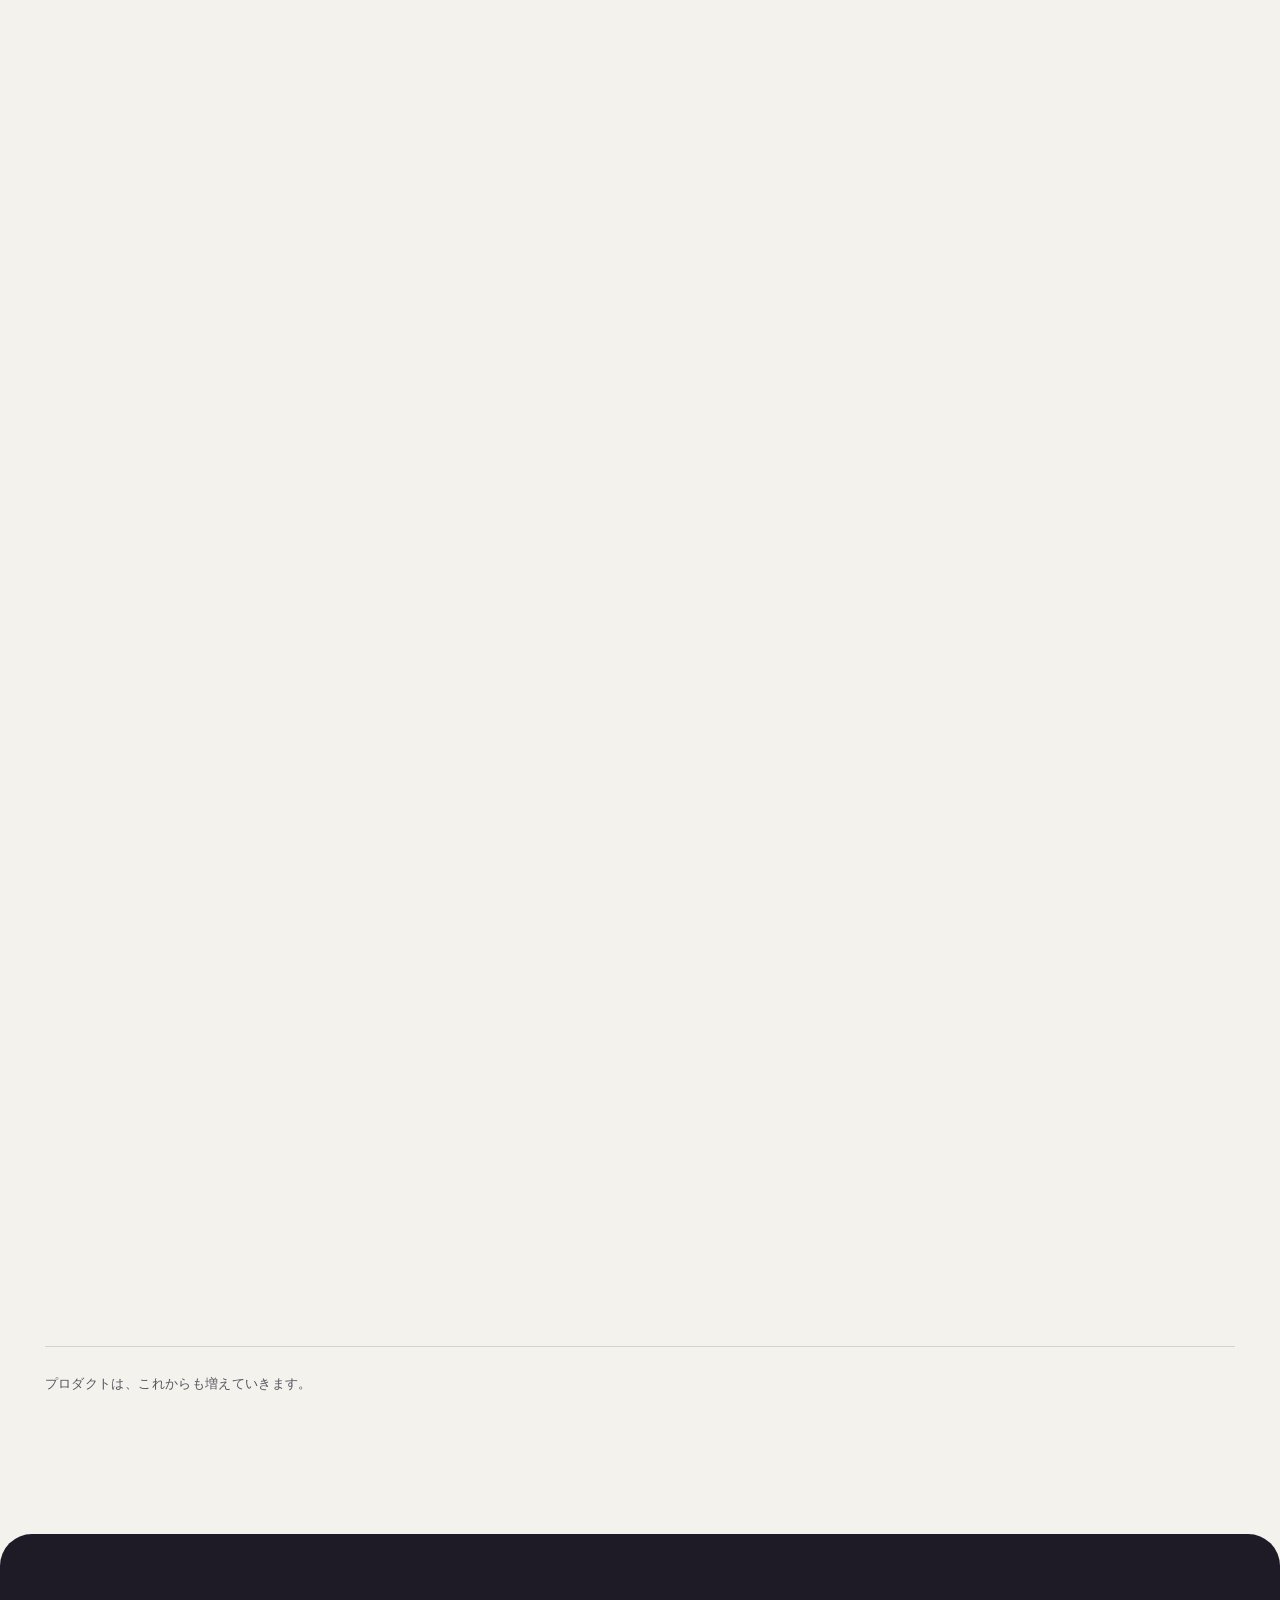
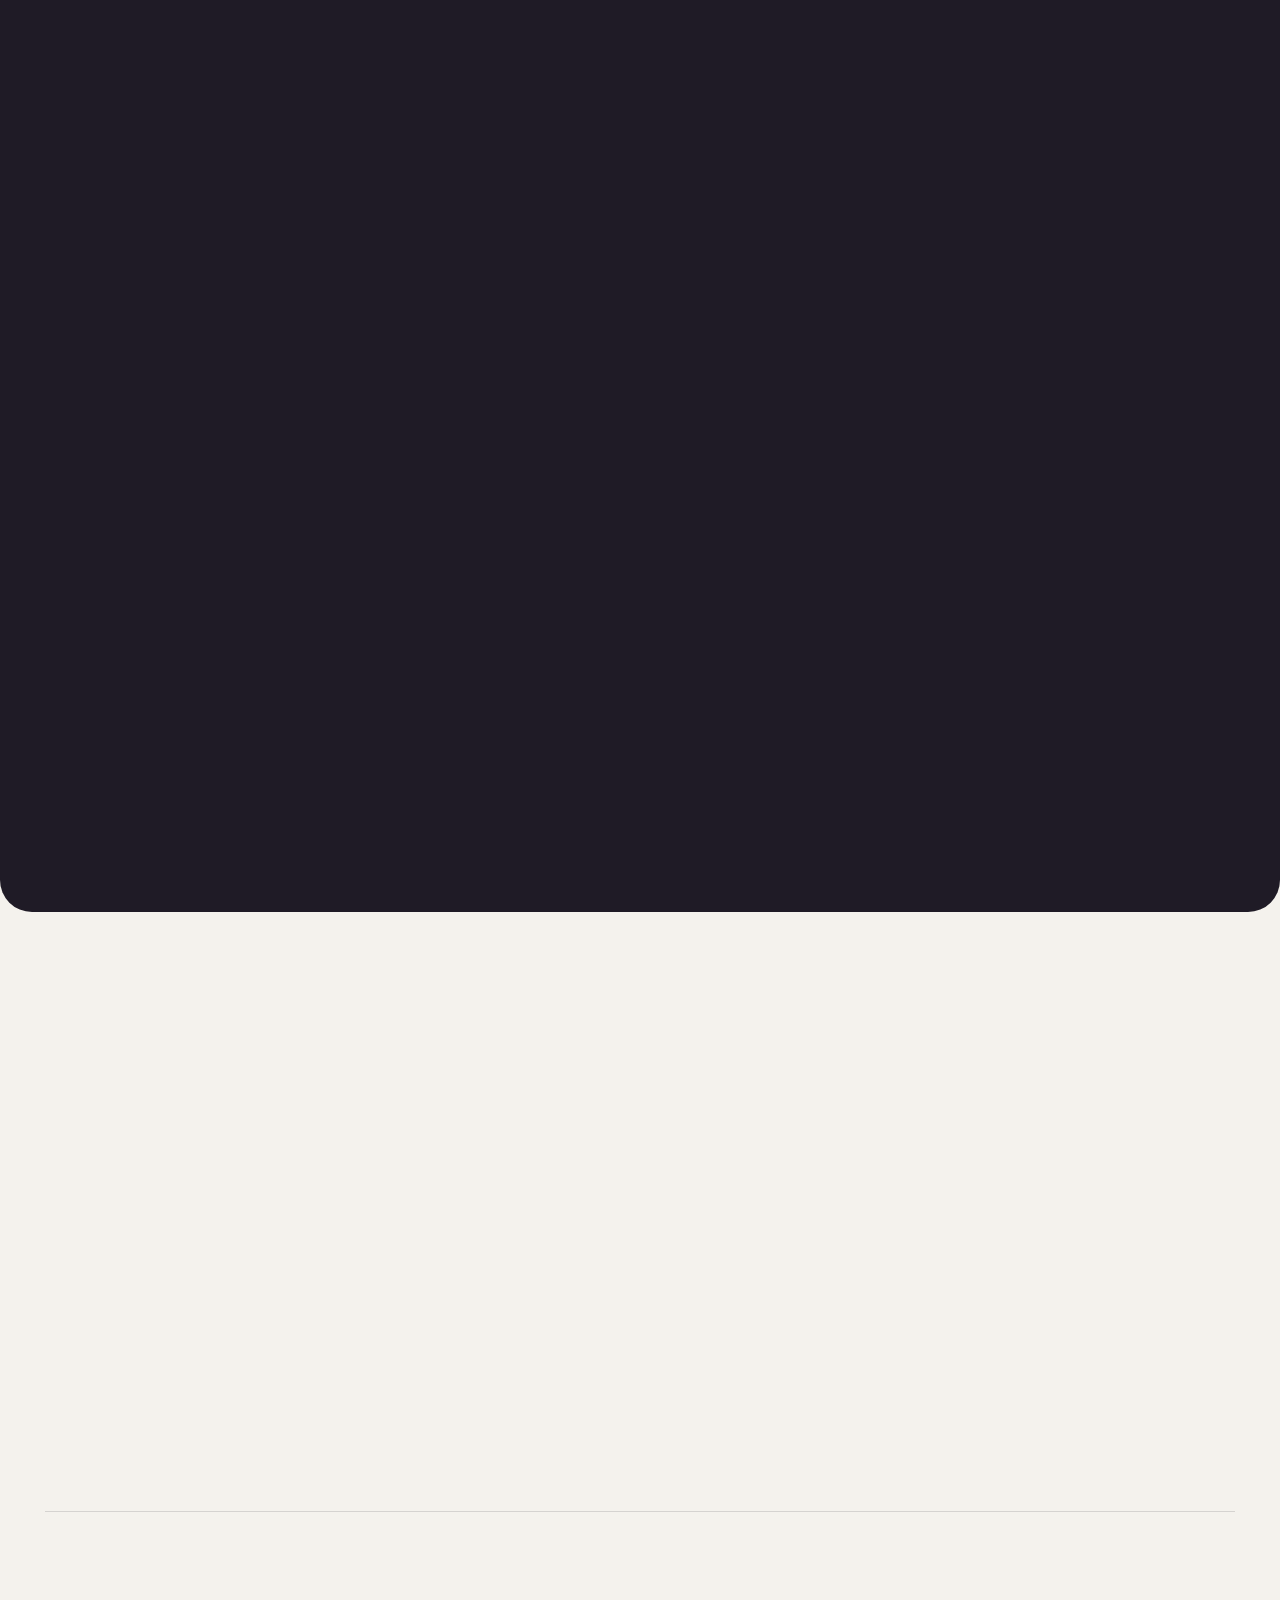
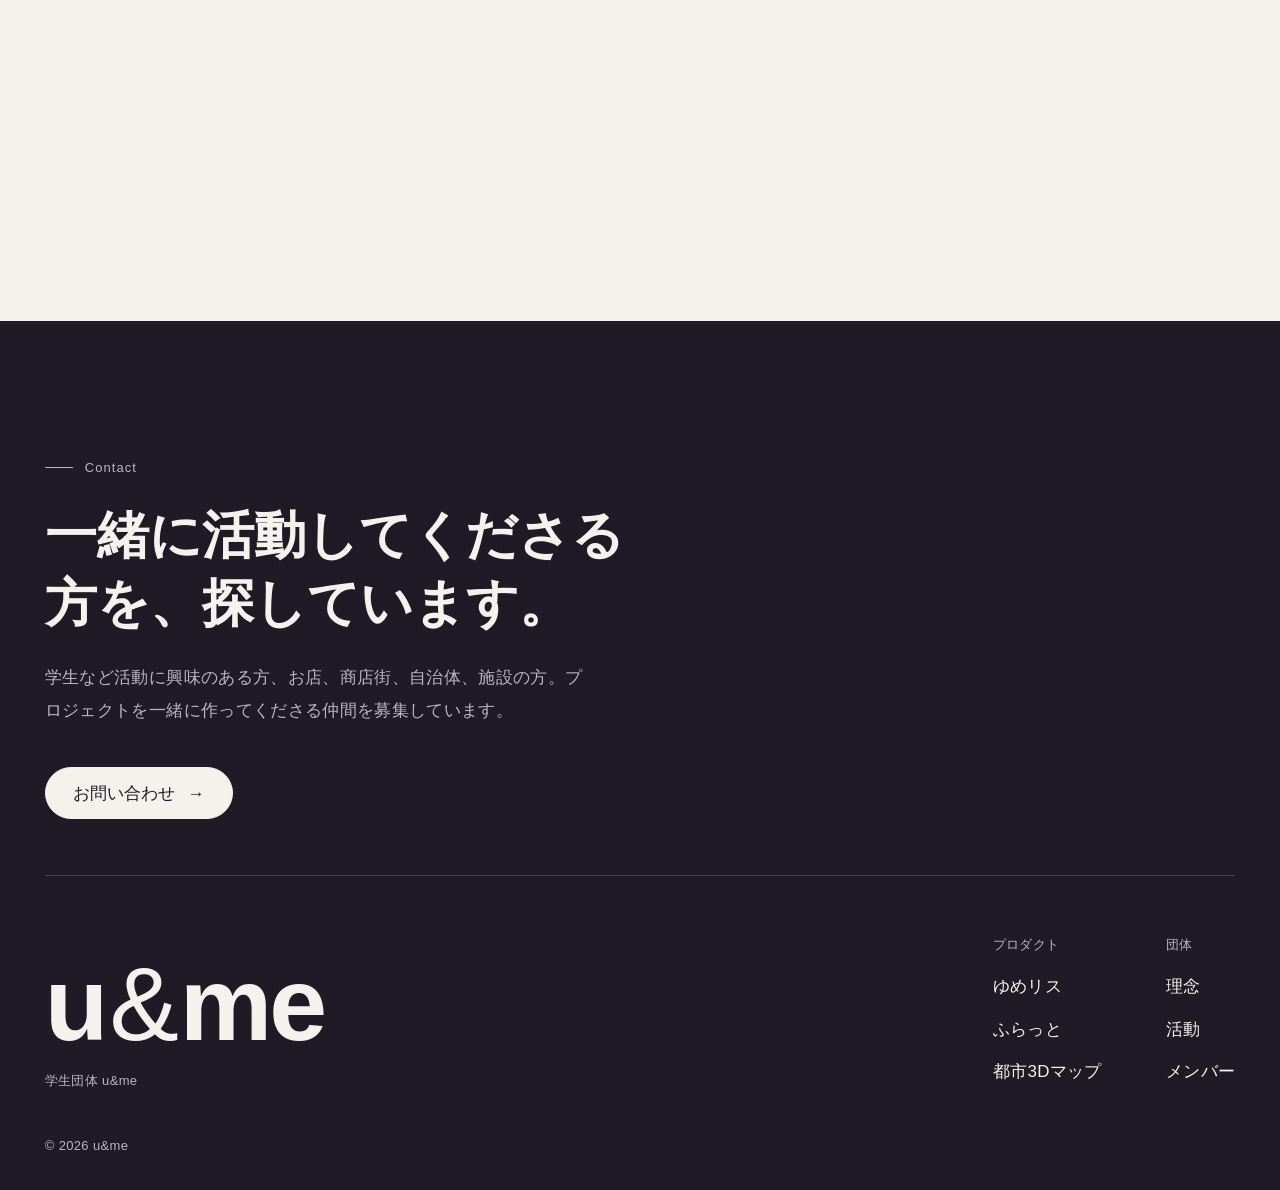
==== commit 4d92f900: "オープニング（手書きロゴと霧が晴れる演出）を追加" ====
--- a/index.html
+++ b/index.html
@@ -1,5 +1,5 @@
 <!doctype html>
-<html lang="ja">
+<html lang="ja" data-intro>
   <head>
     <meta charset="utf-8" />
     <meta name="viewport" content="width=device-width, initial-scale=1" />
@@ -25,9 +25,38 @@
     />
     <link rel="stylesheet" href="assets/css/base.css" />
     <link rel="stylesheet" href="assets/css/pages.css" />
+    <link rel="stylesheet" href="assets/css/intro.css" />
     <script src="assets/js/boot.js"></script>
   </head>
   <body data-root="">
+    <!-- ============ オープニング（手書きのロゴ → 霧が晴れる）。動きは assets/css/intro.css ============ -->
+    <div class="intro" id="intro" aria-hidden="true">
+      <div class="intro__veil"></div>
+      <div class="intro__mist intro__mist--a"></div>
+      <div class="intro__mist intro__mist--b"></div>
+      <svg class="intro__logo" viewBox="16 20 440 144" width="440" height="144">
+        <g transform="skewX(-10) translate(22 0)">
+          <path
+            class="intro__stroke intro__stroke--u"
+            pathLength="1"
+            d="M38 100 C46 84 58 80 60 92 L60 118 C60 134 70 142 82 140 C96 138 104 124 104 108 L104 84 L104 124 C104 136 110 142 120 140 C128 138 134 132 140 124"
+          />
+          <path
+            class="intro__stroke intro__stroke--amp"
+            pathLength="1"
+            transform="translate(-12 0)"
+            d="M240 142 C222 122 200 96 190 78 C180 60 188 44 202 44 C216 44 222 58 214 70 C206 82 186 92 176 106 C164 124 172 144 192 144 C212 144 228 126 238 100"
+          />
+          <path
+            class="intro__stroke intro__stroke--me"
+            pathLength="1"
+            transform="translate(-22 0)"
+            d="M264 96 C268 86 276 82 280 90 L280 140 L280 108 C282 92 292 82 302 82 C312 82 316 90 316 102 L316 140 L316 108 C318 92 328 82 338 82 C348 82 352 90 352 102 L352 124 C352 136 358 142 368 140 C374 139 378 134 382 128 C392 116 404 108 410 98 C416 86 408 78 398 82 C386 87 382 104 384 118 C386 134 398 144 414 140 C426 137 436 128 444 116"
+          />
+        </g>
+      </svg>
+    </div>
+
     <header class="site-header" id="site-header"></header>
 
     <main>
--- a/assets/css/intro.css
+++ b/assets/css/intro.css
@@ -0,0 +1,142 @@
+/* ============================================================
+   オープニング（トップページだけ）
+   ロゴを手書きで描く → 霧が晴れるようにページが現れる
+   ・ブラウザを開いてから最初の1回だけ流れます（クリックで飛ばせます）
+   ・やめたいときは index.html の <html ... data-intro> から data-intro を消します
+   ・速さを変えたいときは、下の --intro-speed を変えます（1 が標準、2 で半分の速さ）
+   ============================================================ */
+
+.intro {
+  display: none;
+}
+
+.intro-on {
+  overflow: hidden;
+}
+
+.intro-on .intro {
+  --intro-speed: 1;
+  --draw-end: calc(2.9s * var(--intro-speed)); /* ロゴを描き終えて、ひと呼吸おいた時点 */
+
+  position: fixed;
+  inset: 0;
+  z-index: 100;
+  display: grid;
+  place-items: center;
+  overflow: hidden;
+  cursor: pointer;
+  /* うしろのページをぼかす。この層ごと薄くなっていくと、霧が晴れるように見える */
+  backdrop-filter: blur(28px);
+  -webkit-backdrop-filter: blur(28px);
+  animation: intro-clear calc(2.4s * var(--intro-speed)) ease-in-out calc(var(--draw-end) + 0.5s) forwards;
+}
+
+/* ロゴを描いているあいだ、ページを隠しておく紙の色の面 */
+.intro__veil {
+  position: absolute;
+  inset: 0;
+  background: var(--paper);
+  animation: intro-fade calc(1.9s * var(--intro-speed)) ease-in-out var(--draw-end) forwards;
+}
+
+/* ゆっくり流れる霧 */
+.intro__mist {
+  position: absolute;
+  top: 50%;
+  left: 50%;
+  width: 120vmax;
+  margin: -60vmax 0 0 -60vmax;
+  aspect-ratio: 1;
+  border-radius: 50%;
+  background: radial-gradient(closest-side, rgba(255, 255, 255, 0.95), rgba(255, 255, 255, 0));
+  animation:
+    intro-drift calc(6s * var(--intro-speed)) ease-out forwards,
+    intro-fade calc(2.6s * var(--intro-speed)) ease-in-out var(--draw-end) forwards;
+}
+
+.intro__mist--a {
+  --drift-from: -18%, -8%;
+  --drift-to: -42%, -20%;
+}
+
+.intro__mist--b {
+  --drift-from: 22%, 12%;
+  --drift-to: 46%, 26%;
+  background: radial-gradient(closest-side, rgba(233, 230, 222, 0.95), rgba(233, 230, 222, 0));
+}
+
+.intro__logo {
+  position: relative;
+  width: min(72vw, 34rem);
+  height: auto;
+  fill: none;
+  stroke: var(--ink);
+  stroke-width: 5;
+  stroke-linecap: round;
+  stroke-linejoin: round;
+  animation: intro-logo-out calc(1.1s * var(--intro-speed)) ease-in var(--draw-end) forwards;
+}
+
+/* 線の長さを 1 にそろえてあるので（pathLength="1"）、ずらす量を 1 → 0 にすると線が描かれる */
+.intro__stroke {
+  stroke-dasharray: 1;
+  stroke-dashoffset: 1;
+  animation: intro-draw calc(var(--duration) * var(--intro-speed)) cubic-bezier(0.45, 0, 0.3, 1) calc(var(--delay) * var(--intro-speed))
+    forwards;
+}
+
+.intro__stroke--u {
+  --delay: 0.35s;
+  --duration: 0.55s;
+}
+
+.intro__stroke--amp {
+  --delay: 0.95s;
+  --duration: 0.7s;
+}
+
+.intro__stroke--me {
+  --delay: 1.7s;
+  --duration: 0.9s;
+}
+
+/* クリックやキー操作で飛ばしたとき */
+.intro.is-skipping {
+  animation: intro-fade 0.35s ease forwards;
+}
+
+@keyframes intro-draw {
+  to {
+    stroke-dashoffset: 0;
+  }
+}
+
+@keyframes intro-fade {
+  to {
+    opacity: 0;
+  }
+}
+
+@keyframes intro-clear {
+  to {
+    opacity: 0;
+    visibility: hidden;
+  }
+}
+
+@keyframes intro-logo-out {
+  to {
+    opacity: 0;
+    transform: scale(1.08);
+  }
+}
+
+@keyframes intro-drift {
+  from {
+    transform: translate(var(--drift-from));
+  }
+
+  to {
+    transform: translate(var(--drift-to));
+  }
+}
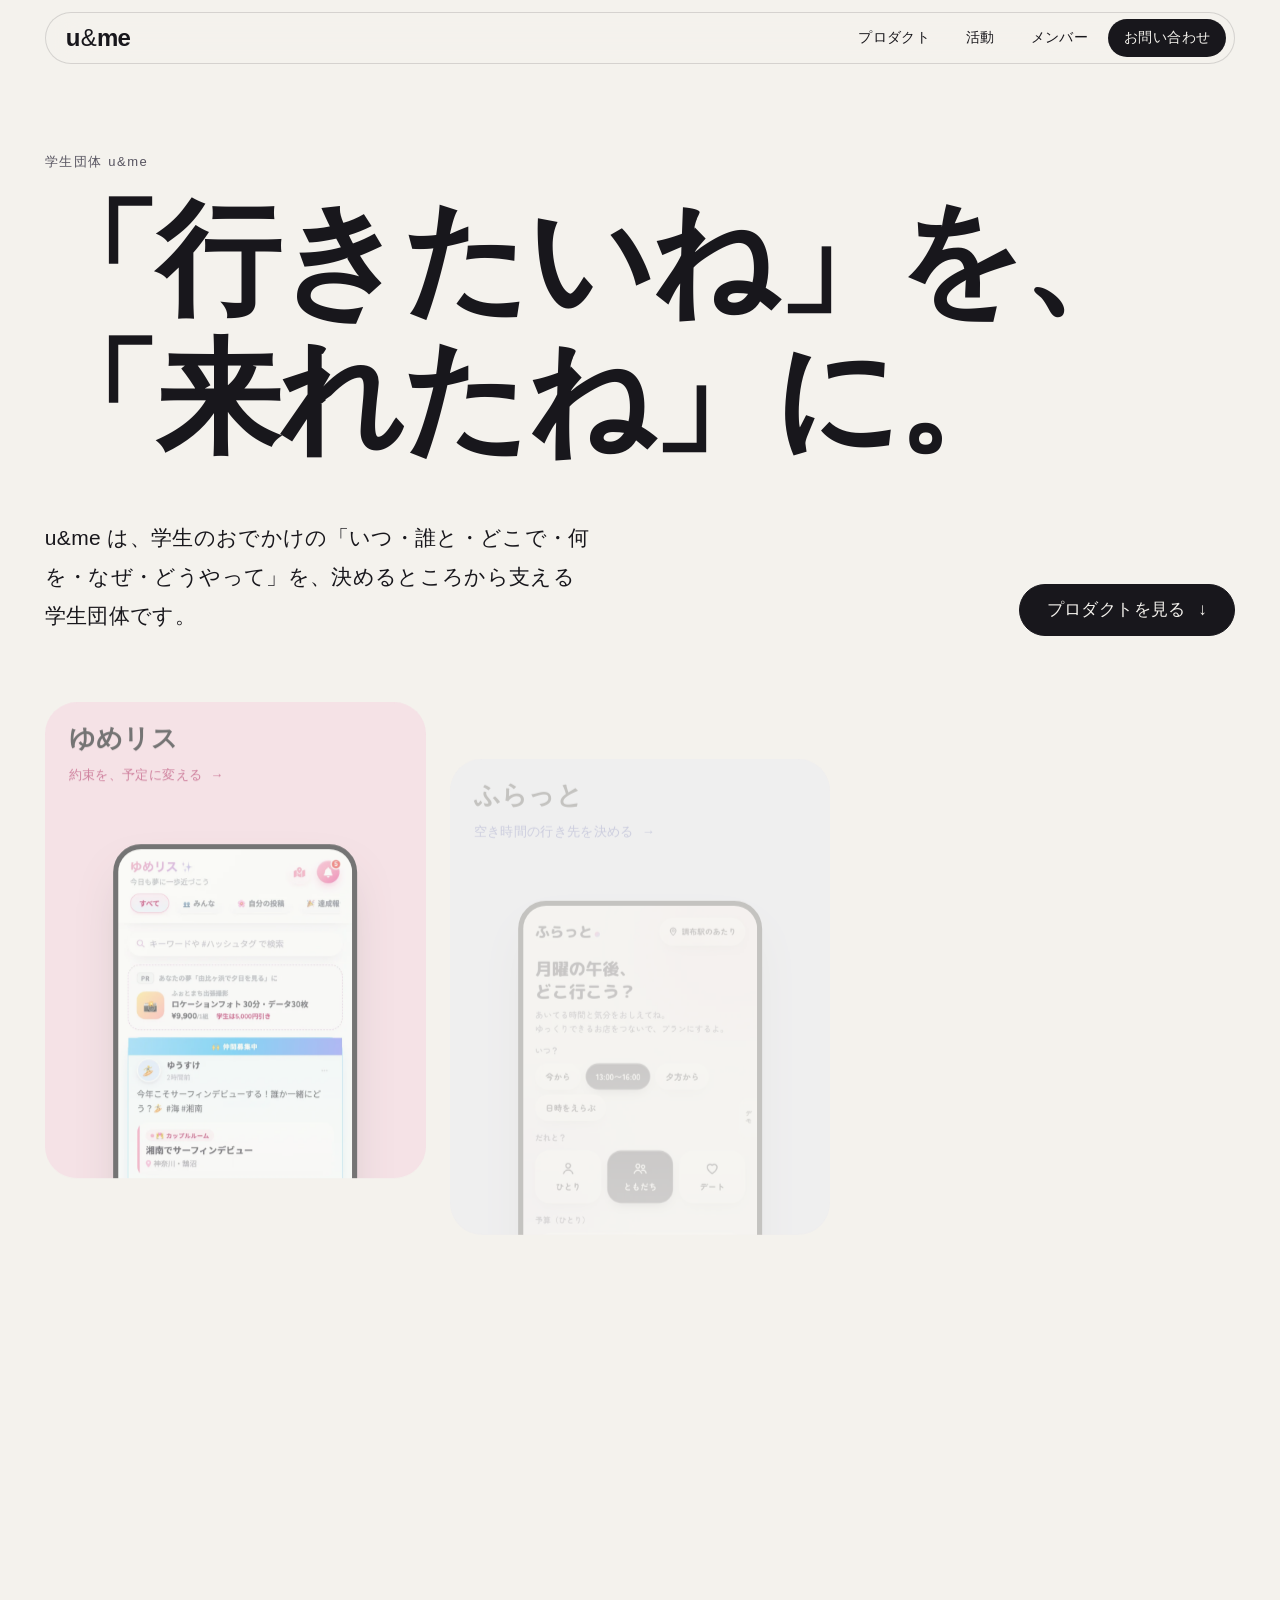
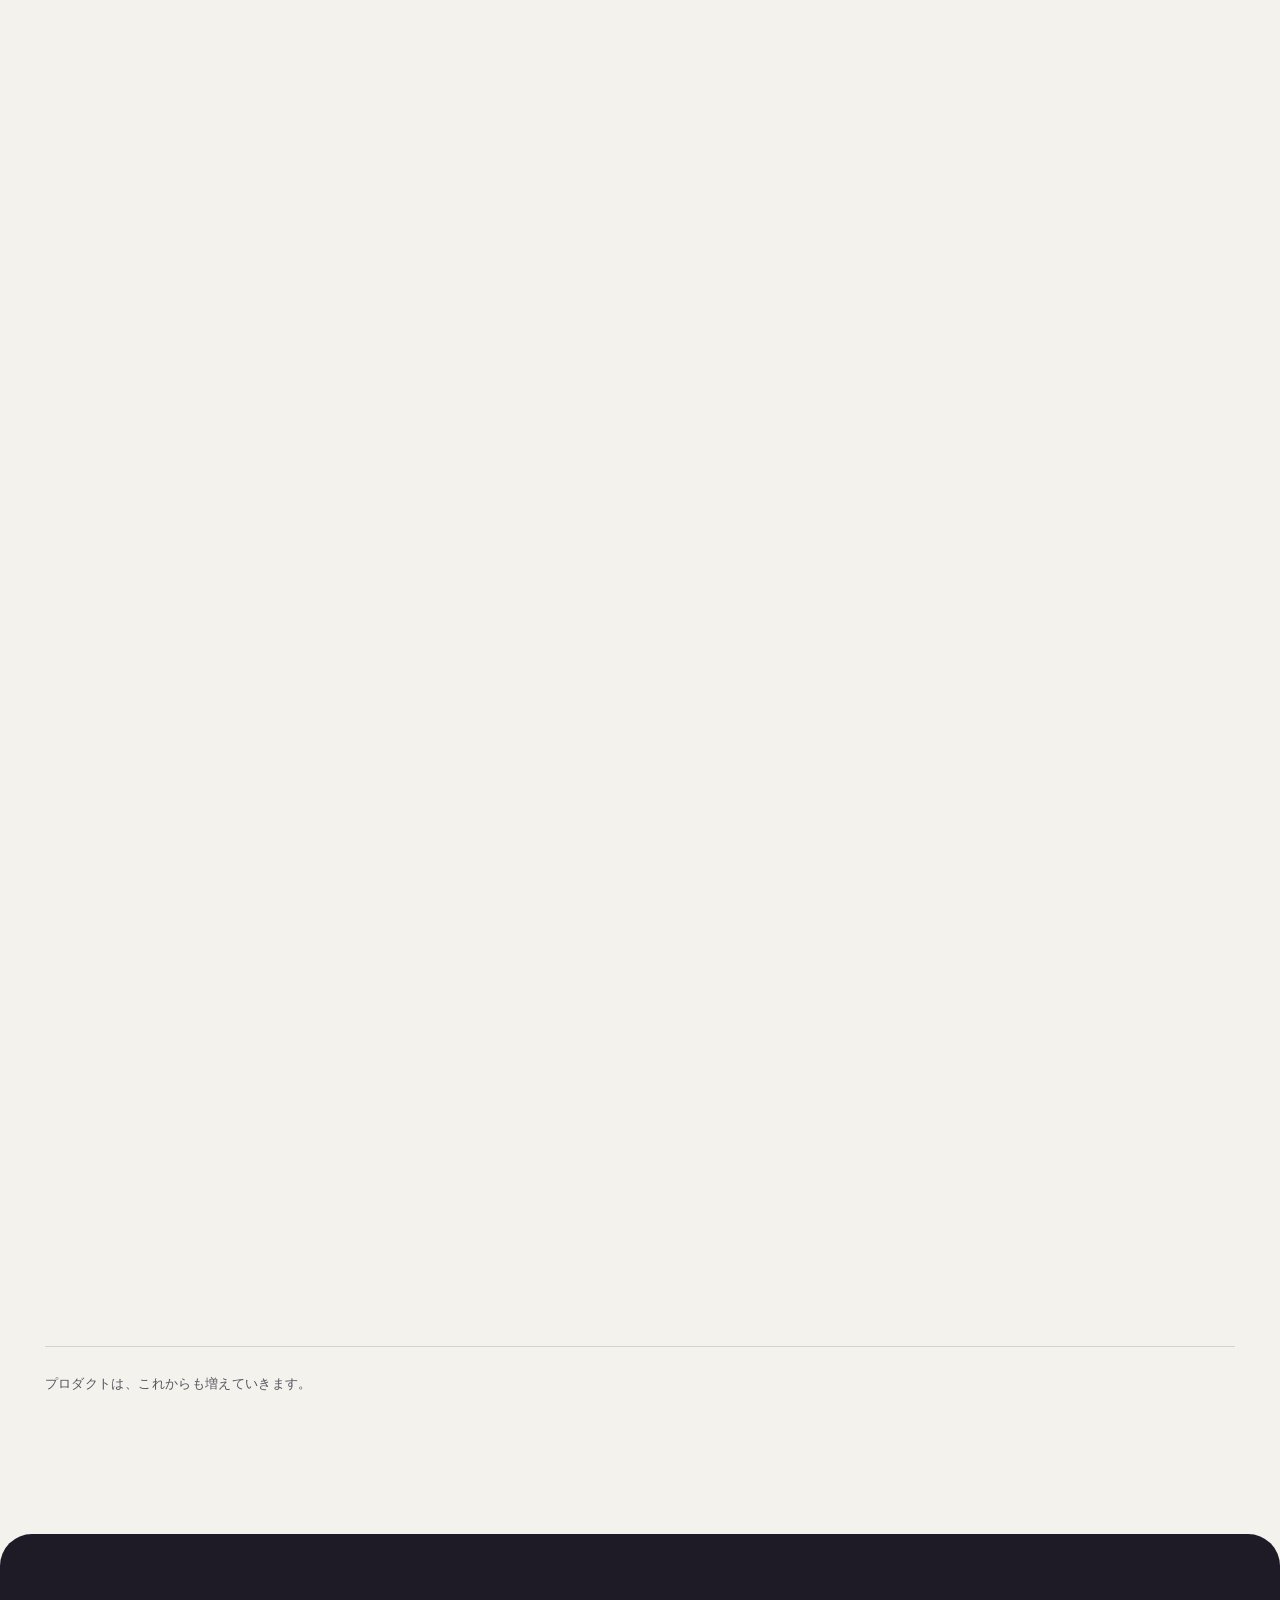
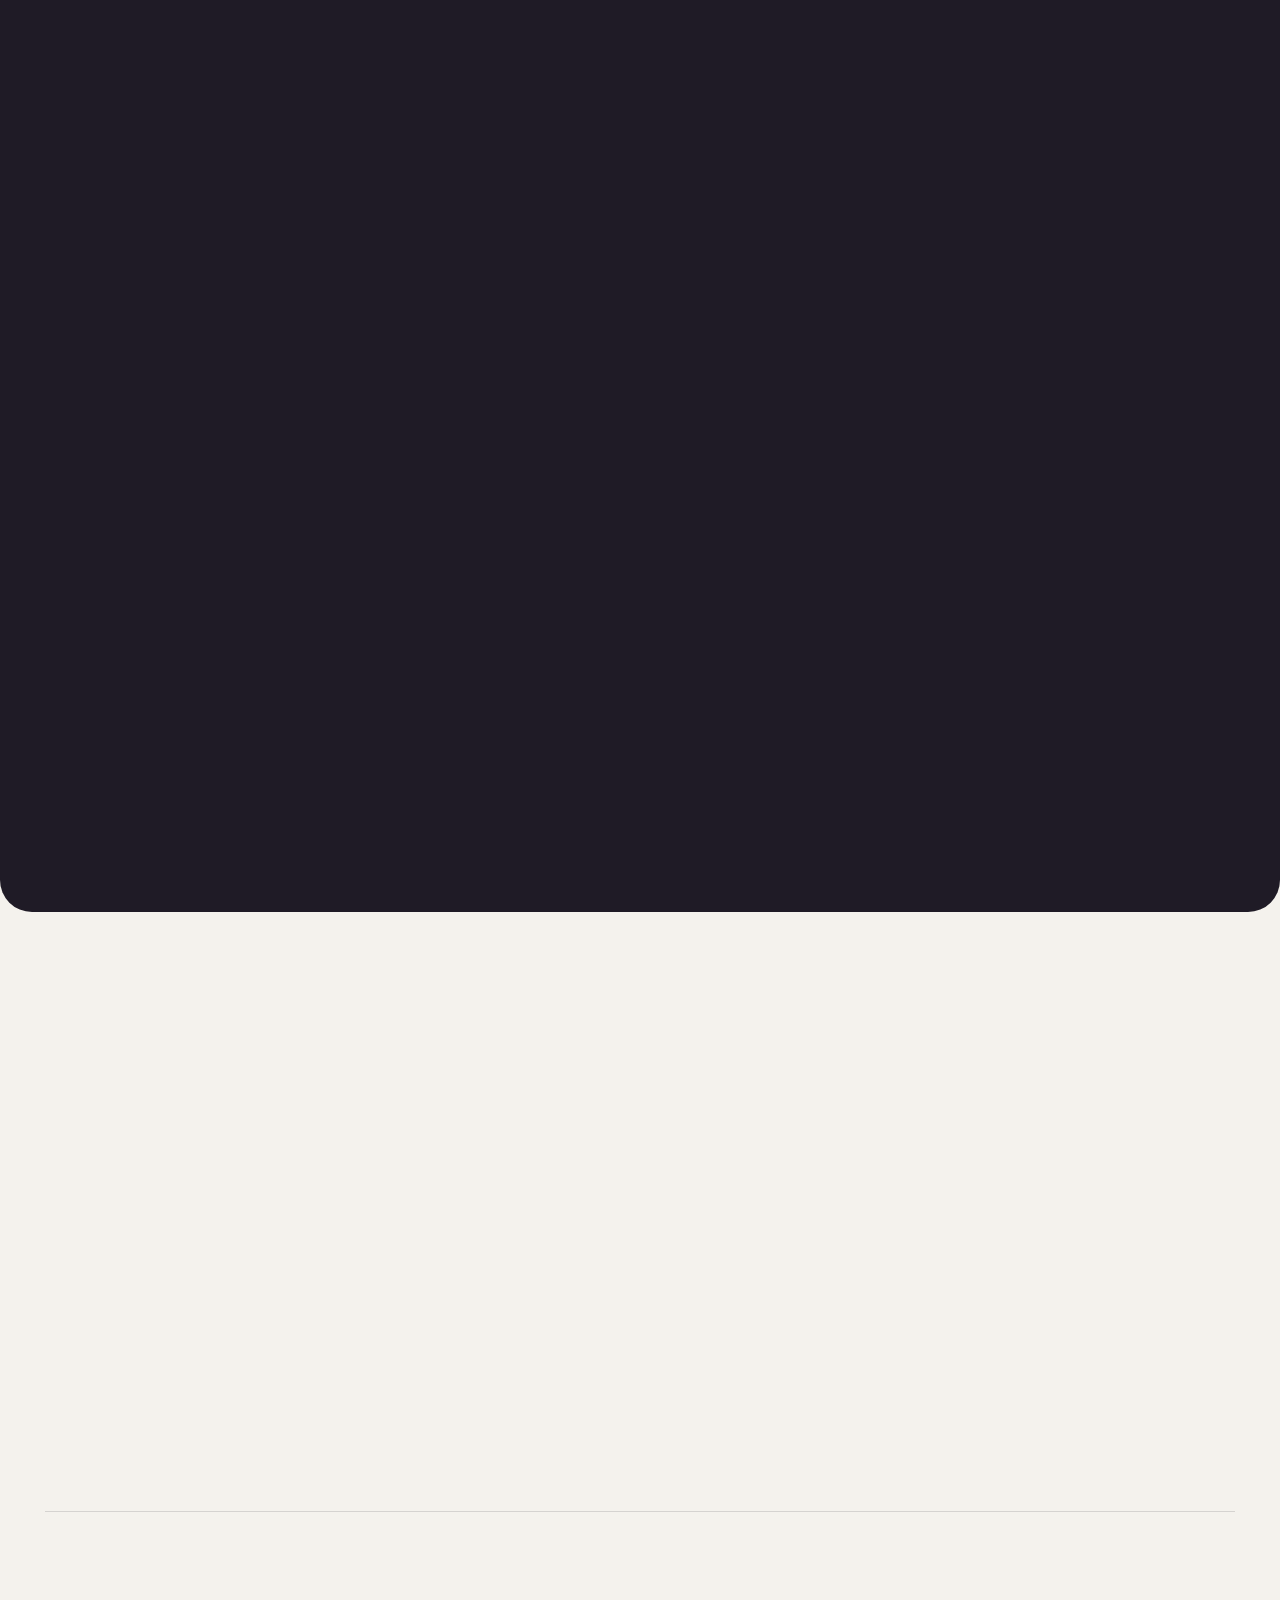
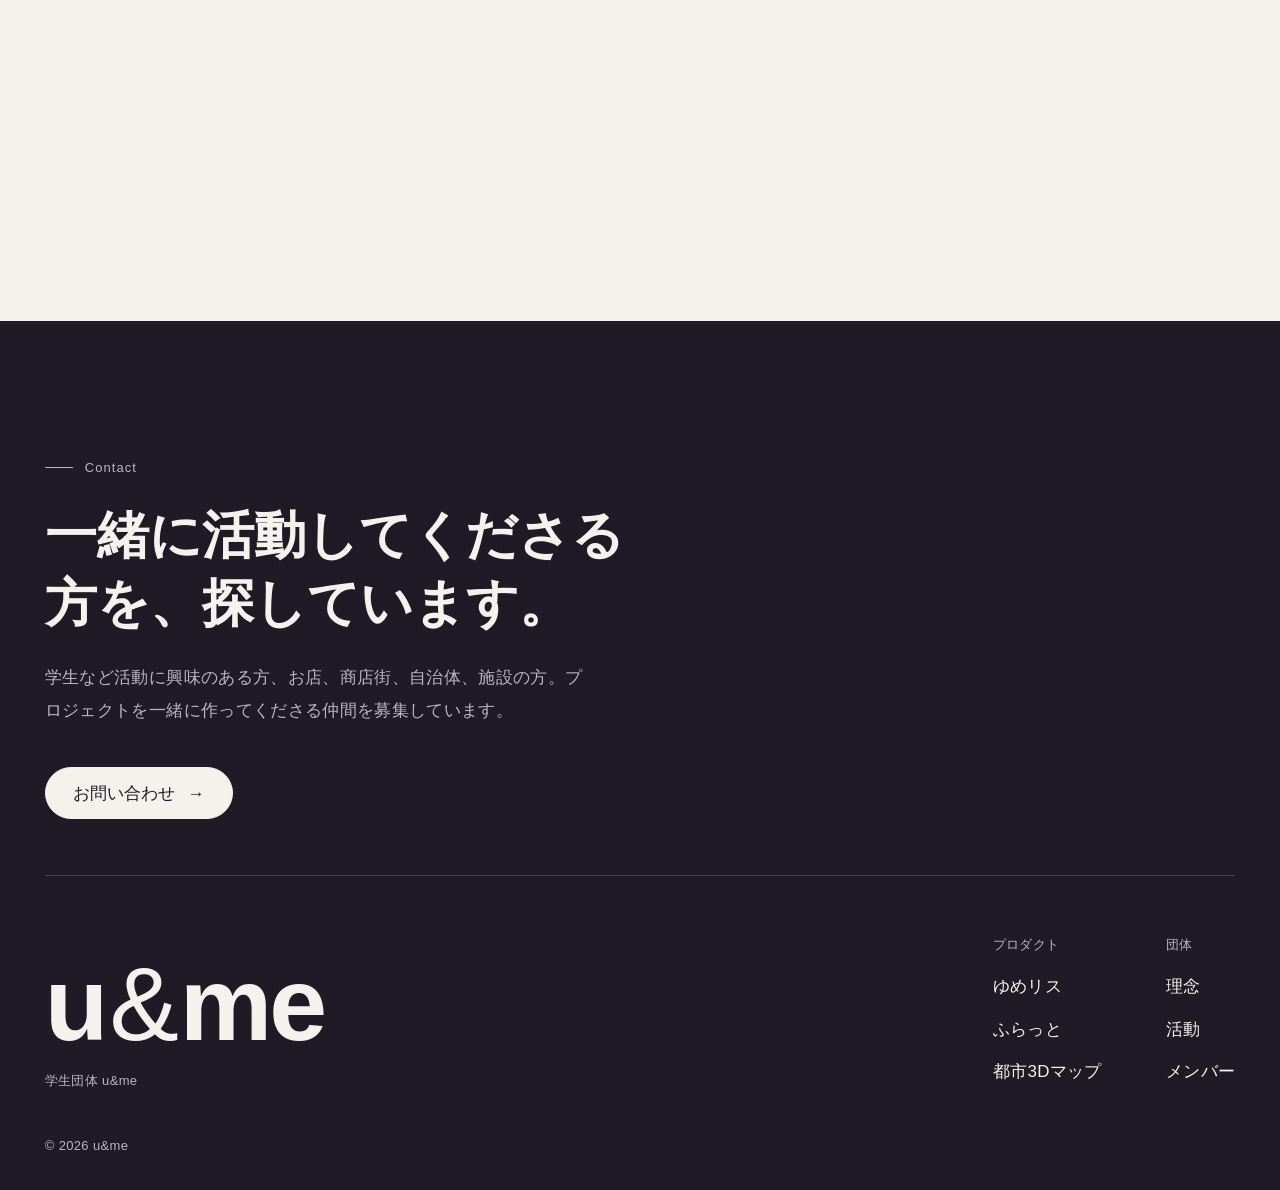
==== commit c46f021c: "サイトを更新（2026-10-12 18:35）" ====
--- a/index.html
+++ b/index.html
@@ -7,13 +7,13 @@
       http-equiv="Content-Security-Policy"
       content="default-src 'self'; script-src 'self'; style-src 'self' https://fonts.googleapis.com; font-src https://fonts.gstatic.com; img-src 'self' data:; base-uri 'self'; object-src 'none'"
     />
-    <title>u&amp;me｜「行きたい」を、「行った」に。</title>
+    <title>u&amp;me｜「行きたいね」を、「来れたね」に。</title>
     <meta
       name="description"
       content="u&me は、学生のおでかけの5W1H（いつ・誰と・どこで・何を・なぜ・どうやって）を決めるところから支える学生団体です。ゆめリス、ふらっと、都市3Dマップを開発しています。"
     />
     <meta property="og:type" content="website" />
-    <meta property="og:title" content="u&me｜「行きたい」を、「行った」に。" />
+    <meta property="og:title" content="u&me｜「行きたいね」を、「来れたね」に。" />
     <meta property="og:description" content="学生のおでかけの5W1Hを、決めるところから支える学生団体です。" />
     <meta name="theme-color" content="#f4f2ed" />
     <link rel="icon" href="assets/img/favicon.svg" type="image/svg+xml" />
@@ -34,26 +34,14 @@
       <div class="intro__veil"></div>
       <div class="intro__mist intro__mist--a"></div>
       <div class="intro__mist intro__mist--b"></div>
-      <svg class="intro__logo" viewBox="16 20 440 144" width="440" height="144">
-        <g transform="skewX(-10) translate(22 0)">
-          <path
-            class="intro__stroke intro__stroke--u"
-            pathLength="1"
-            d="M38 100 C46 84 58 80 60 92 L60 118 C60 134 70 142 82 140 C96 138 104 124 104 108 L104 84 L104 124 C104 136 110 142 120 140 C128 138 134 132 140 124"
-          />
-          <path
-            class="intro__stroke intro__stroke--amp"
-            pathLength="1"
-            transform="translate(-12 0)"
-            d="M240 142 C222 122 200 96 190 78 C180 60 188 44 202 44 C216 44 222 58 214 70 C206 82 186 92 176 106 C164 124 172 144 192 144 C212 144 228 126 238 100"
-          />
-          <path
-            class="intro__stroke intro__stroke--me"
-            pathLength="1"
-            transform="translate(-22 0)"
-            d="M264 96 C268 86 276 82 280 90 L280 140 L280 108 C282 92 292 82 302 82 C312 82 316 90 316 102 L316 140 L316 108 C318 92 328 82 338 82 C348 82 352 90 352 102 L352 124 C352 136 358 142 368 140 C374 139 378 134 382 128 C392 116 404 108 410 98 C416 86 408 78 398 82 C386 87 382 104 384 118 C386 134 398 144 414 140 C426 137 436 128 444 116"
-          />
-        </g>
+      <!-- ヘッダーのロゴと同じ書体。1文字ずつ、輪郭をなぞってから塗る -->
+      <svg class="intro__logo" viewBox="0 0 520 190" width="520" height="190">
+        <text x="260" y="140" text-anchor="middle">
+          <tspan class="intro__letter intro__letter--1">u</tspan
+          ><tspan class="intro__letter intro__letter--2 intro__letter--amp">&amp;</tspan
+          ><tspan class="intro__letter intro__letter--3">m</tspan
+          ><tspan class="intro__letter intro__letter--4">e</tspan>
+        </text>
       </svg>
     </div>
 
@@ -65,8 +53,8 @@
         <div class="wrap">
           <p class="hero__eyebrow">学生団体 u&amp;me</p>
           <h1 class="hero__title" id="hero-title">
-            <span>「行きたい」を、</span>
-            <span>「行った」に。</span>
+            <span>「行きたいね」を、</span>
+            <span>「来れたね」に。</span>
           </h1>
           <div class="hero__foot">
             <p class="hero__lead">
--- a/assets/css/intro.css
+++ b/assets/css/intro.css
@@ -16,7 +16,7 @@
 
 .intro-on .intro {
   --intro-speed: 1;
-  --draw-end: calc(2.9s * var(--intro-speed)); /* ロゴを描き終えて、ひと呼吸おいた時点 */
+  --draw-end: calc(2.1s * var(--intro-speed)); /* ロゴを描き終えて、ひと呼吸おいた時点 */
 
   position: fixed;
   inset: 0;
@@ -67,37 +67,58 @@
 
 .intro__logo {
   position: relative;
-  width: min(72vw, 34rem);
+  width: min(78vw, 38rem);
   height: auto;
-  fill: none;
-  stroke: var(--ink);
-  stroke-width: 5;
-  stroke-linecap: round;
-  stroke-linejoin: round;
+  overflow: visible;
+  /* ヘッダーのロゴ（.logo）と同じ書体・太さ・字間 */
+  font-family: var(--font-latin);
+  font-size: 150px;
+  font-weight: 700;
+  letter-spacing: -0.03em;
   animation: intro-logo-out calc(1.1s * var(--intro-speed)) ease-in var(--draw-end) forwards;
 }
 
-/* 線の長さを 1 にそろえてあるので（pathLength="1"）、ずらす量を 1 → 0 にすると線が描かれる */
-.intro__stroke {
-  stroke-dasharray: 1;
-  stroke-dashoffset: 1;
-  animation: intro-draw calc(var(--duration) * var(--intro-speed)) cubic-bezier(0.45, 0, 0.3, 1) calc(var(--delay) * var(--intro-speed))
-    forwards;
+/* 1文字ずつ：輪郭の線をなぞり（intro-draw）、追いかけるように中を塗る（intro-fill） */
+.intro__letter {
+  --letter-gap: 0.16s; /* 次の文字が描きはじめるまでの間隔。小さくすると詰まる */
+  --delay: calc(0.3s + var(--letter-gap) * var(--order));
+
+  fill: var(--ink);
+  fill-opacity: 0;
+  stroke: var(--ink);
+  stroke-width: 3;
+  stroke-linejoin: round;
+  stroke-dasharray: 1100;
+  stroke-dashoffset: 1100;
+  animation:
+    intro-draw calc(0.9s * var(--intro-speed)) cubic-bezier(0.45, 0, 0.3, 1) calc(var(--delay) * var(--intro-speed)) forwards,
+    intro-fill calc(0.45s * var(--intro-speed)) ease-out calc((var(--delay) + 0.4s) * var(--intro-speed)) forwards;
 }
 
-.intro__stroke--u {
-  --delay: 0.35s;
-  --duration: 0.55s;
+.intro__letter--amp {
+  font-weight: 300;
 }
 
-.intro__stroke--amp {
-  --delay: 0.95s;
-  --duration: 0.7s;
+.intro__letter--1 {
+  --order: 0;
 }
 
-.intro__stroke--me {
-  --delay: 1.7s;
-  --duration: 0.9s;
+.intro__letter--2 {
+  --order: 1;
+}
+
+.intro__letter--3 {
+  --order: 2;
+}
+
+.intro__letter--4 {
+  --order: 3;
+}
+
+/* ロゴの書体が読み込まれるまで、全体を止めて待つ（別の書体で描きはじめないように） */
+.intro-on:not(.intro-play) .intro,
+.intro-on:not(.intro-play) .intro * {
+  animation-play-state: paused;
 }
 
 /* クリックやキー操作で飛ばしたとき */
@@ -108,6 +129,12 @@
 @keyframes intro-draw {
   to {
     stroke-dashoffset: 0;
+  }
+}
+
+@keyframes intro-fill {
+  to {
+    fill-opacity: 1;
   }
 }
 
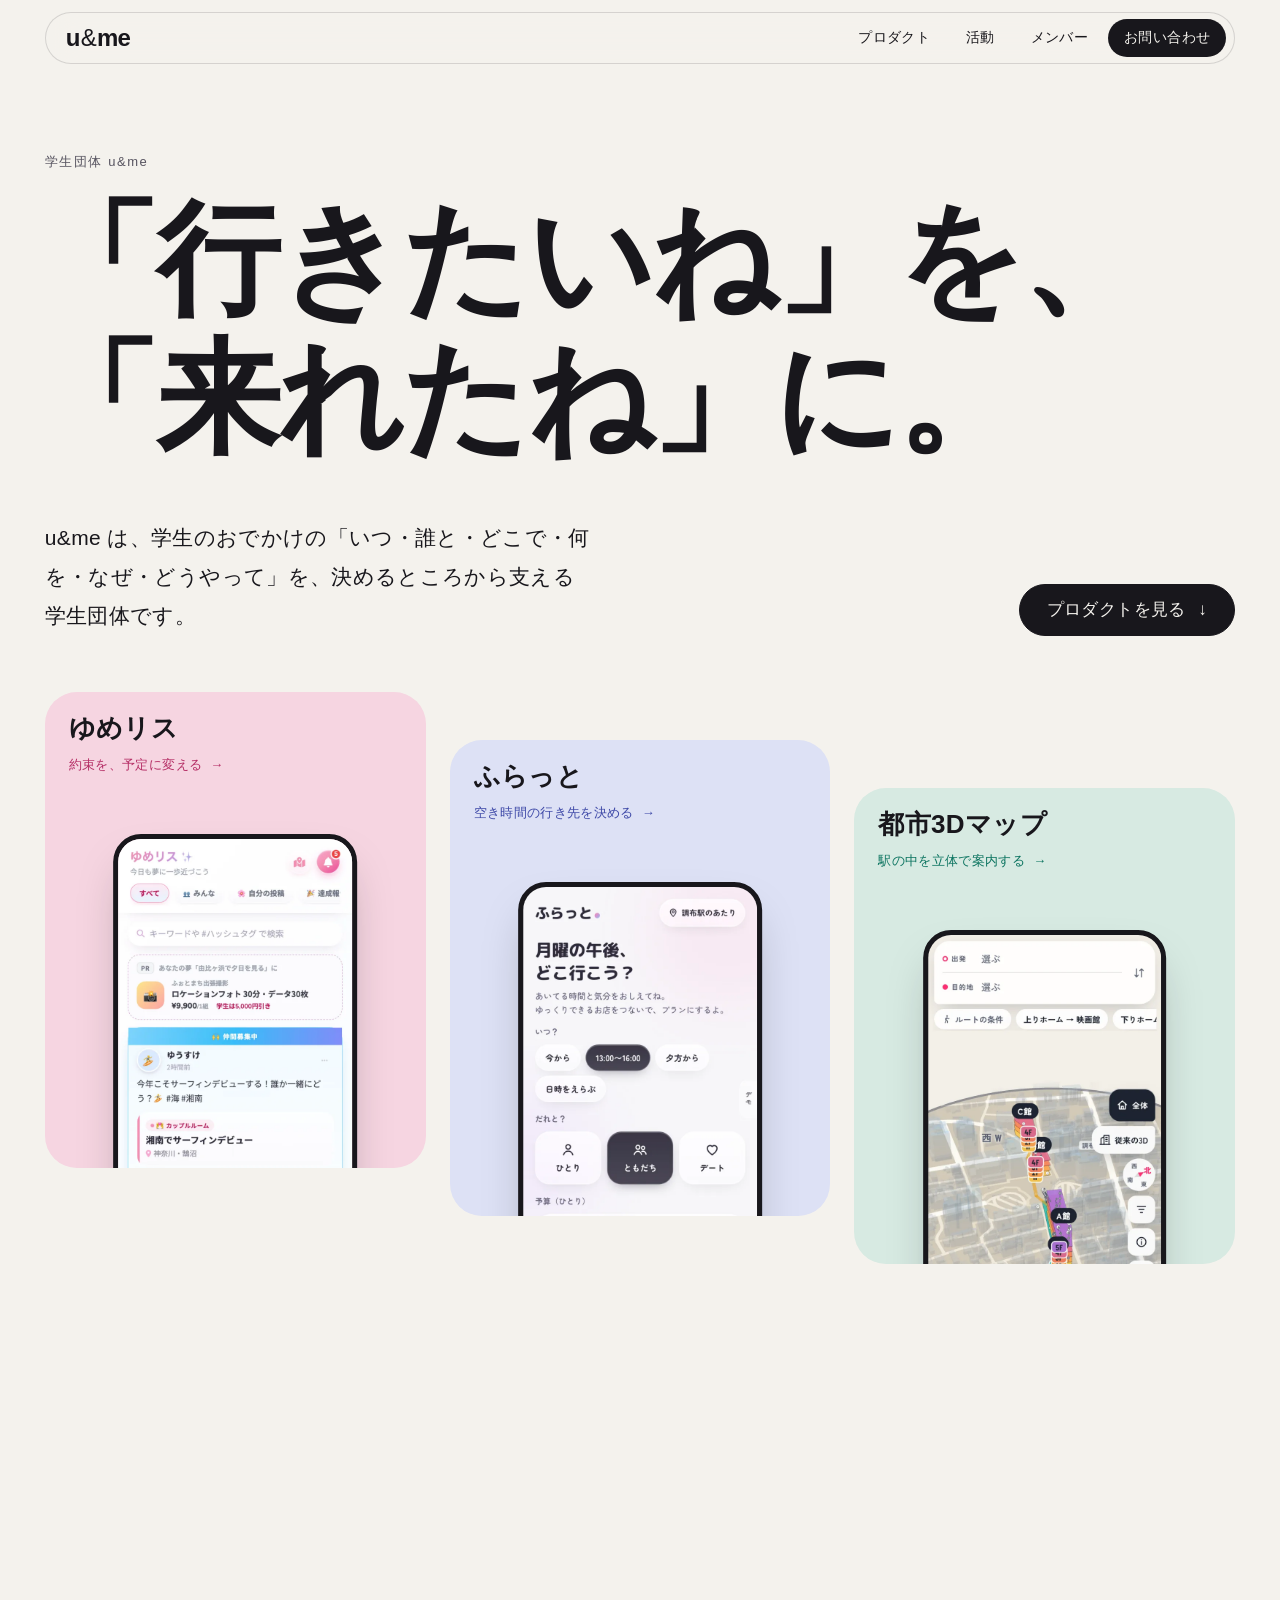
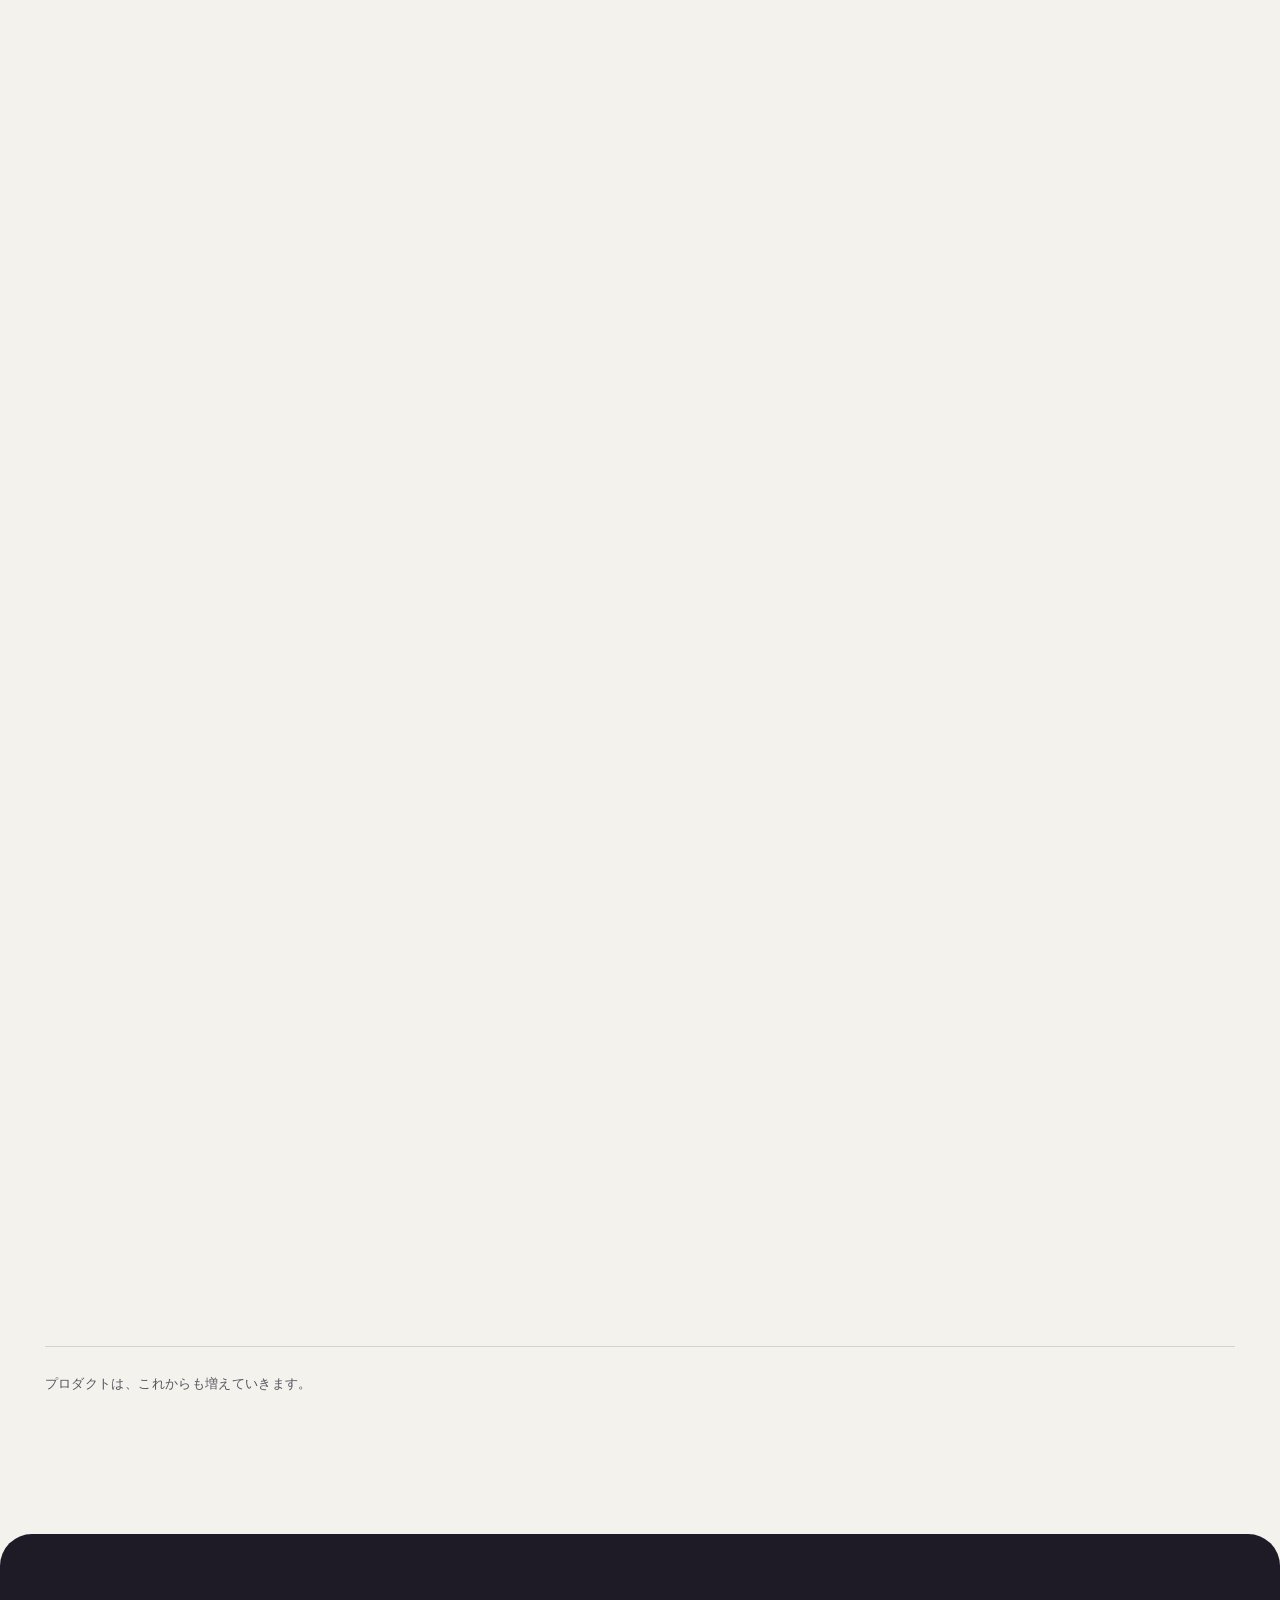
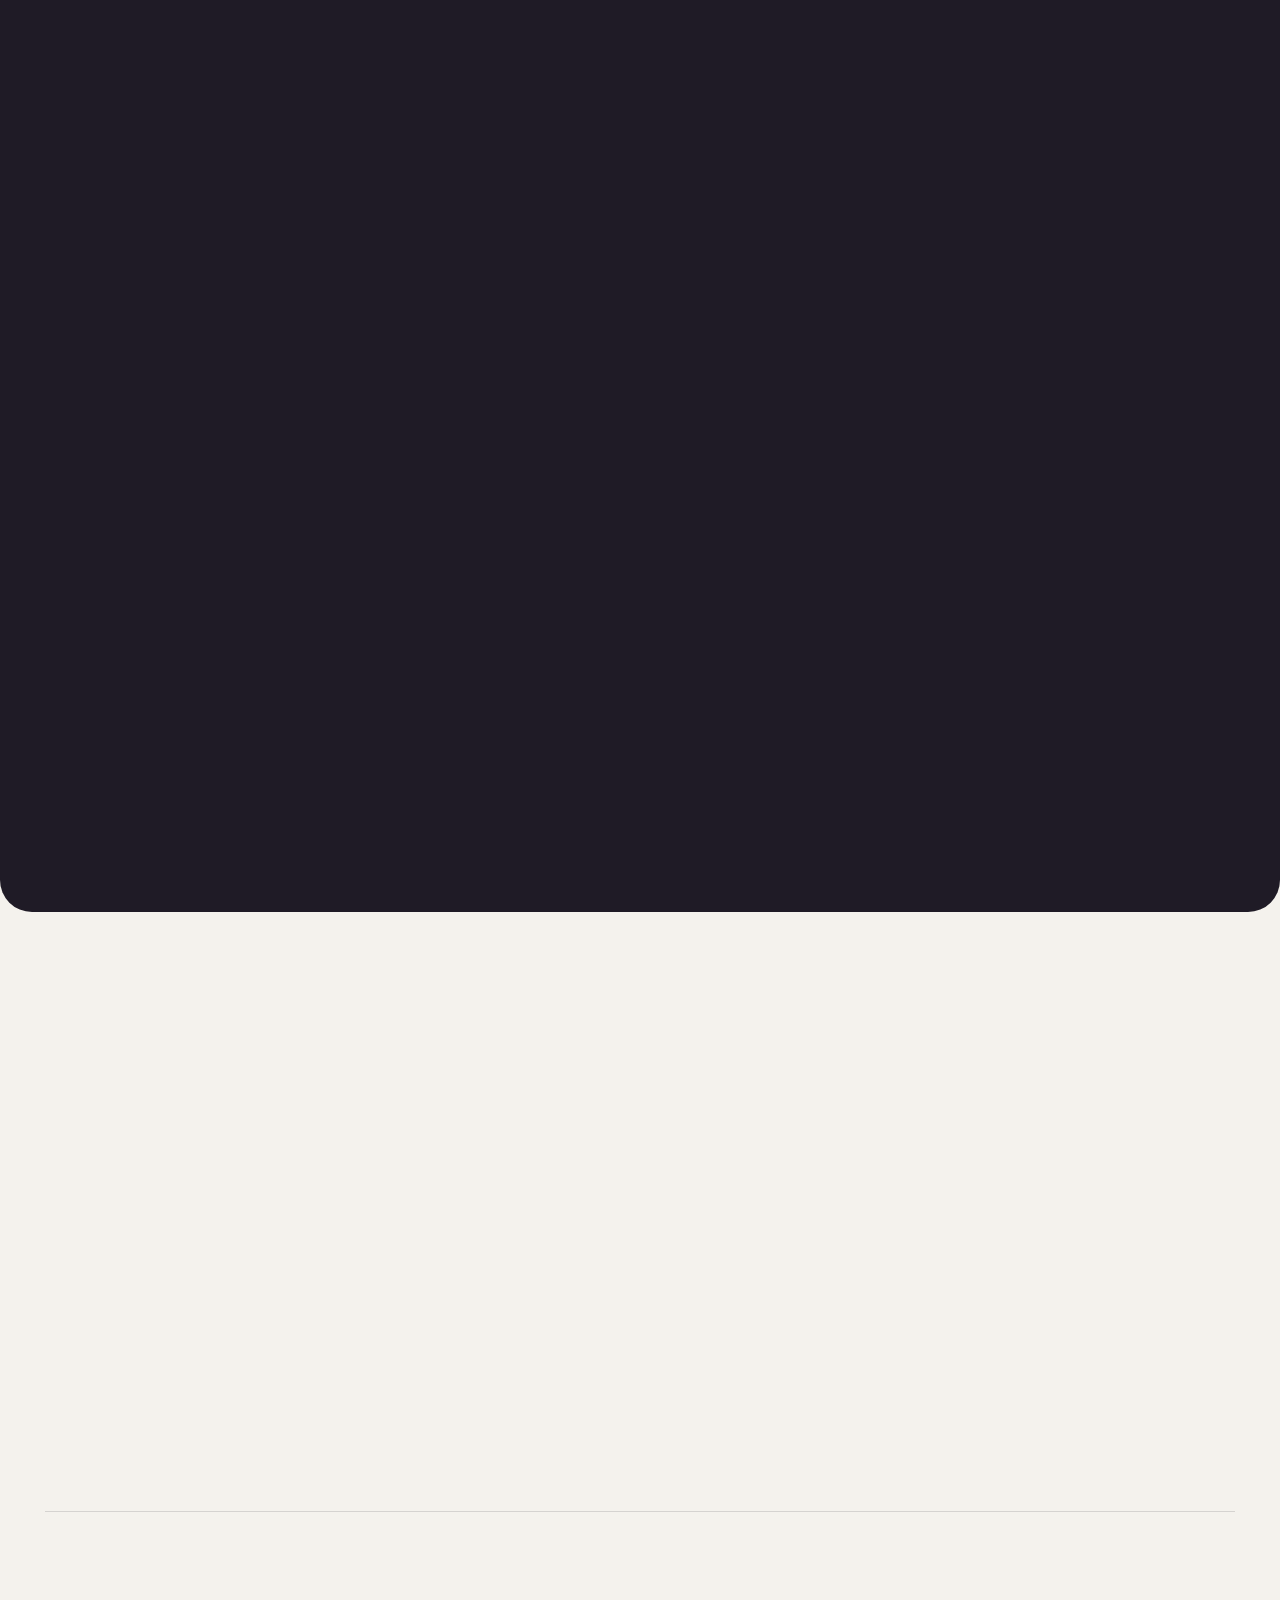
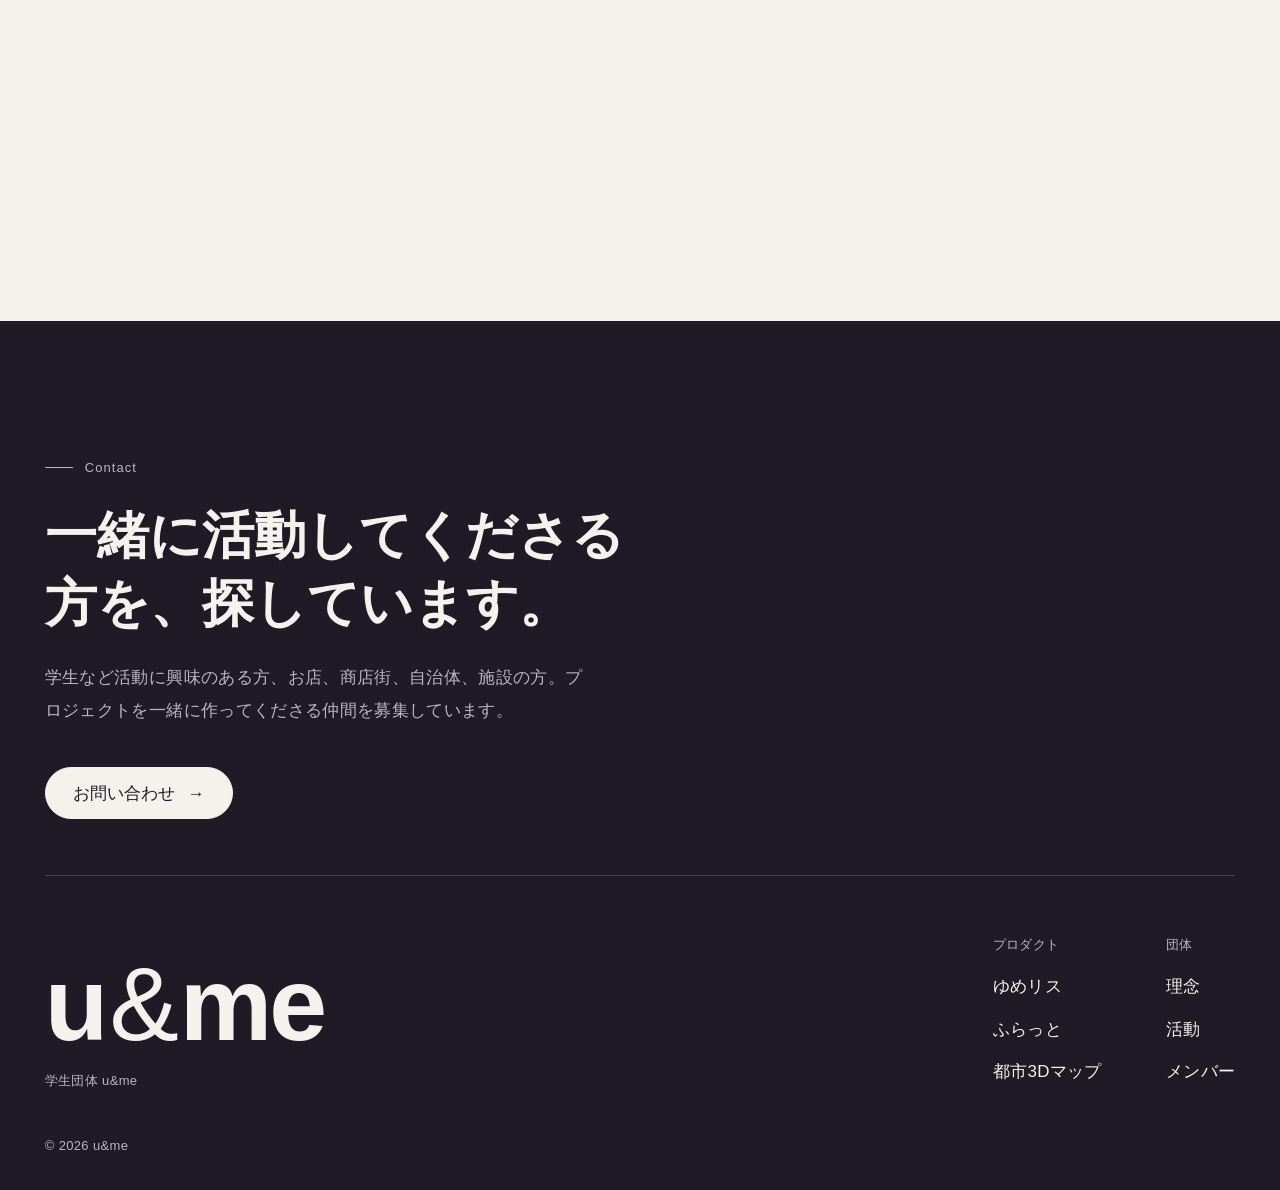
==== commit 1b1109a9: "サイトを更新（2026-10-12 22:19）" ====
--- a/index.html
+++ b/index.html
@@ -179,7 +179,7 @@
       <section class="vision" id="vision" aria-labelledby="vision-title">
         <div class="wrap">
           <p class="label label--light" data-reveal>Next</p>
-          <h2 class="vision__title" id="vision-title" data-reveal>学生団体から、<br />株式会社へ。</h2>
+          <h2 class="vision__title" id="vision-title" data-reveal>学生団体から、<br />学生へ。社会へ。</h2>
           <div class="prose vision__text" data-reveal>
             <p>u&amp;me は、法人化を目指しています。</p>
             <p>
@@ -190,18 +190,18 @@
           <ol class="steps">
             <li class="step" data-reveal>
               <p class="step__no">01</p>
-              <h3 class="step__title">つくる</h3>
-              <p class="step__text">動くデモを公開し、まず触ってもらう。</p>
+              <h3 class="step__title">DO つくる</h3>
+              <p class="step__text">まずつくる</p>
             </li>
             <li class="step" data-reveal>
               <p class="step__no">02</p>
-              <h3 class="step__title">確かめる</h3>
+              <h3 class="step__title">CHECK 確かめる</h3>
               <p class="step__text">小さく試して、本当に使われるかを見る。</p>
             </li>
             <li class="step" data-reveal>
               <p class="step__no">03</p>
-              <h3 class="step__title">会社にする</h3>
-              <p class="step__text">続けられる形に整えて、法人化する。</p>
+              <h3 class="step__title">Action 改善</h3>
+              <p class="step__text">社会に貢献できるプロダクトをリリースする</p>
             </li>
           </ol>
         </div>
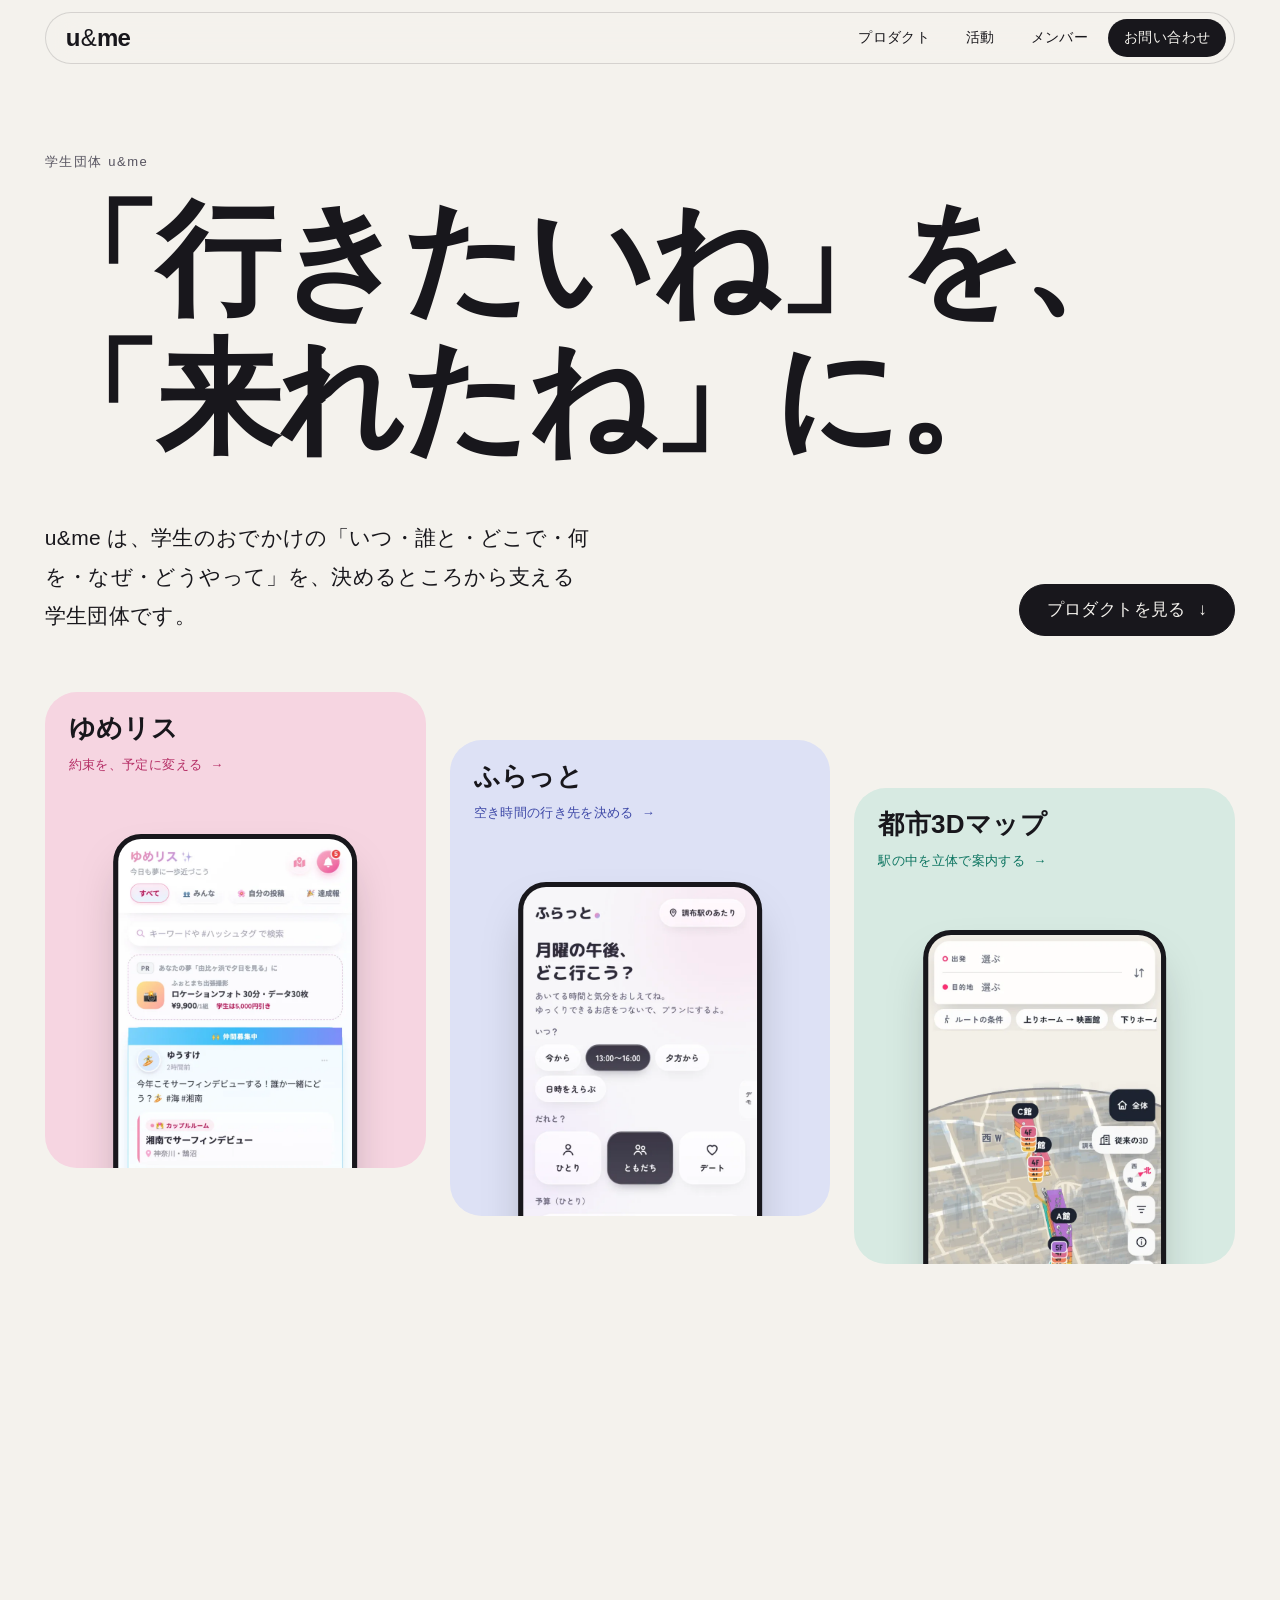
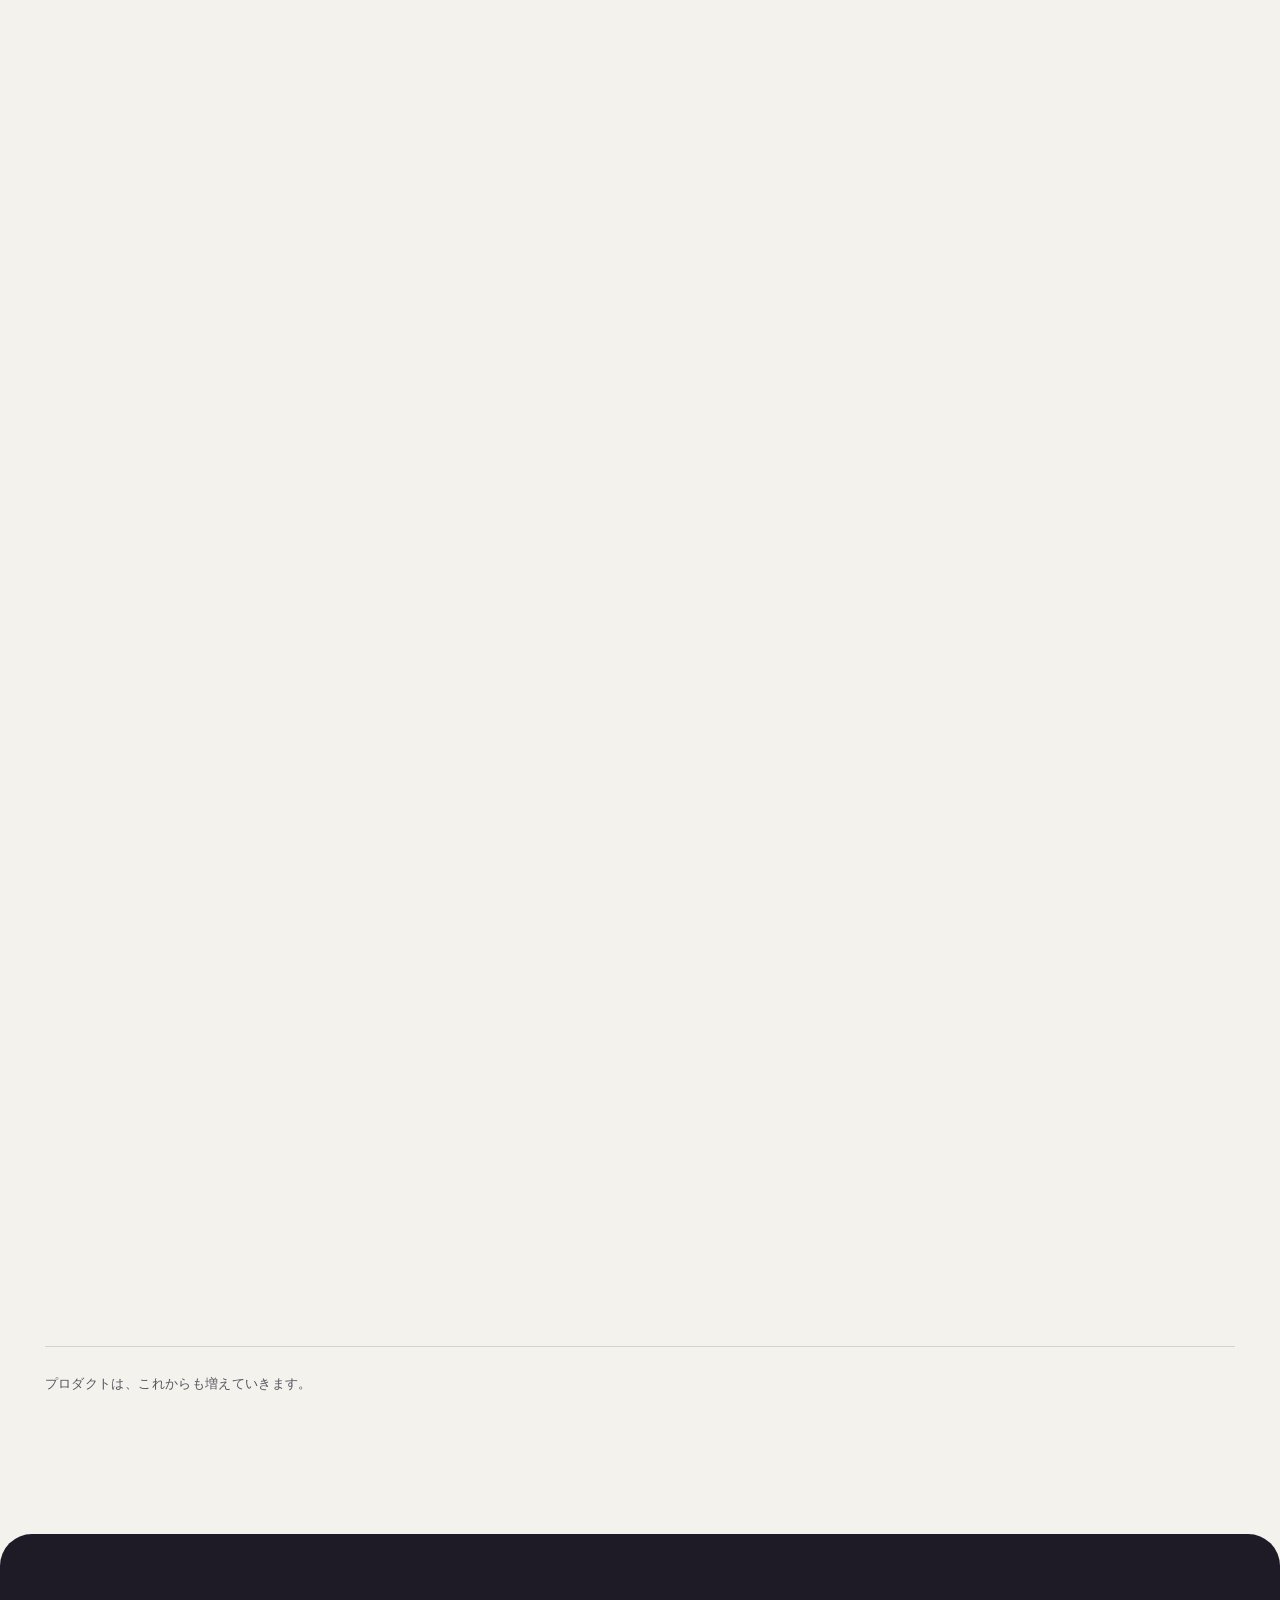
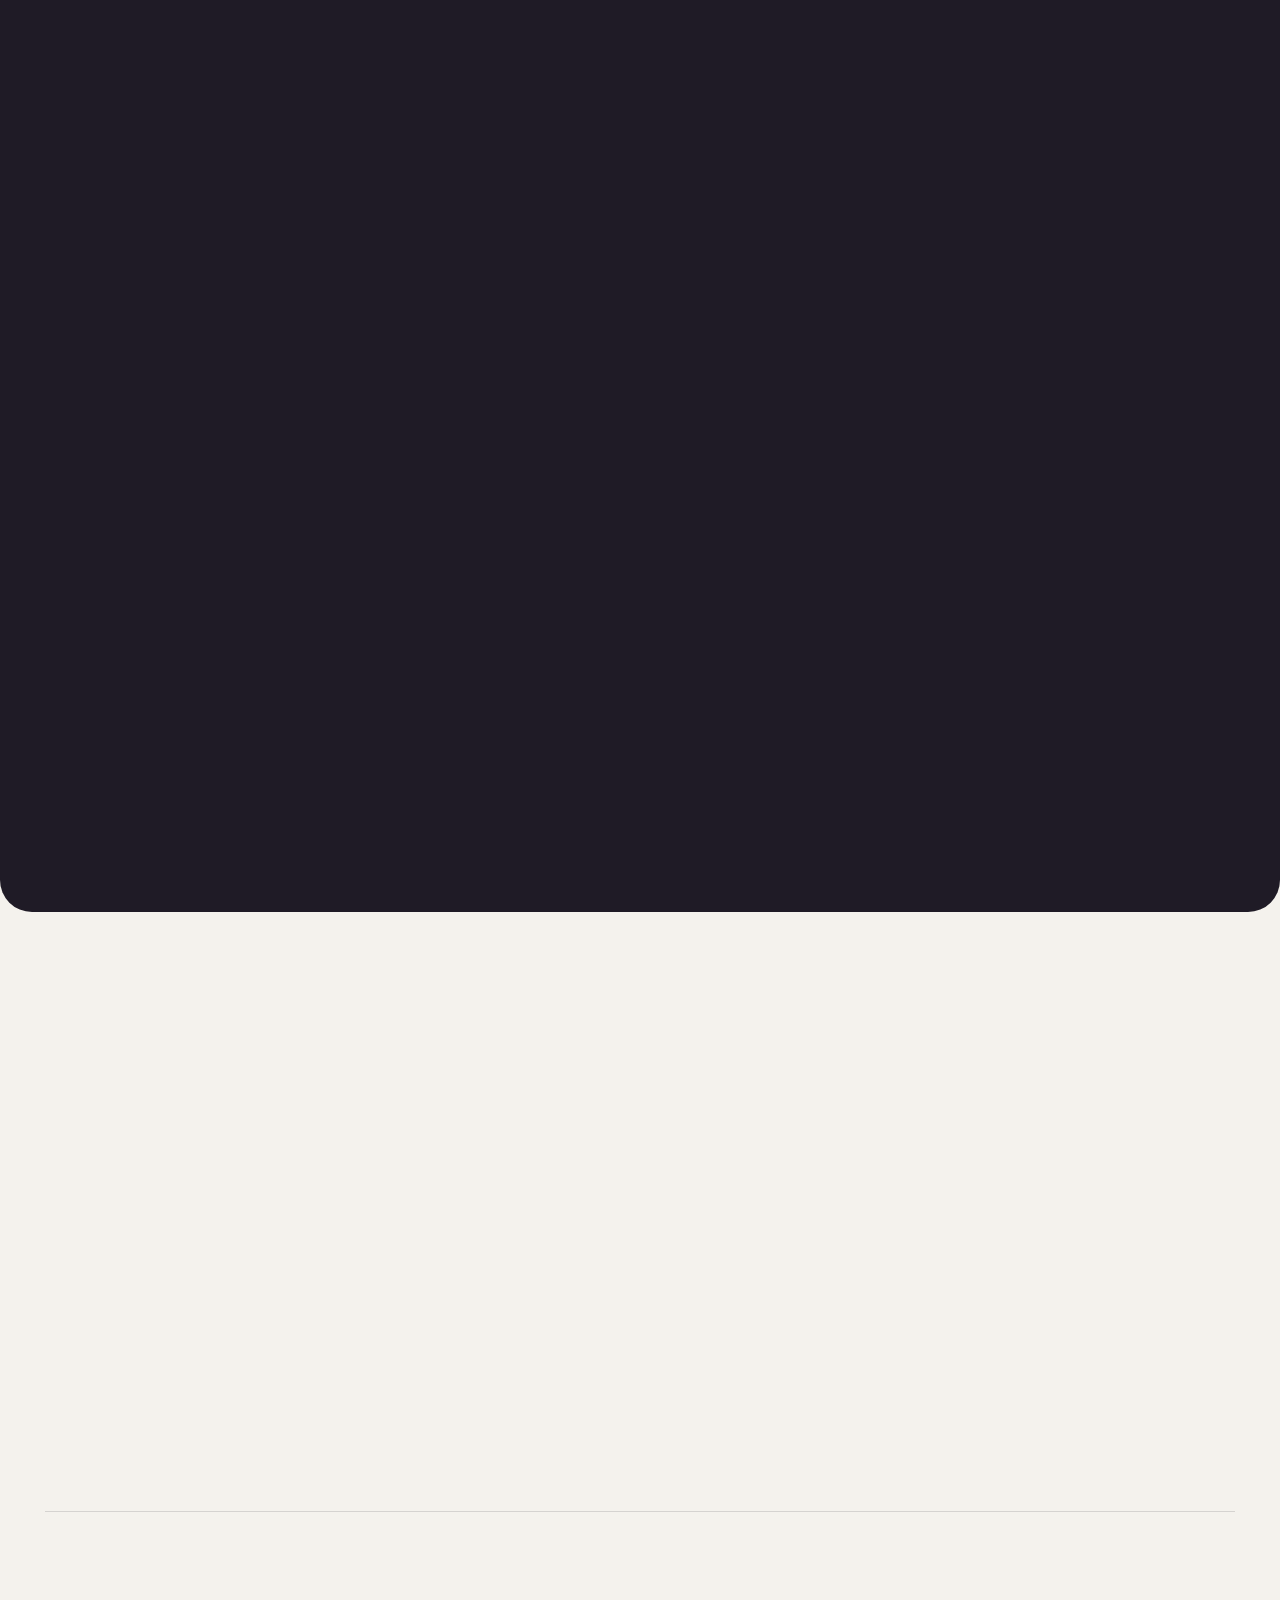
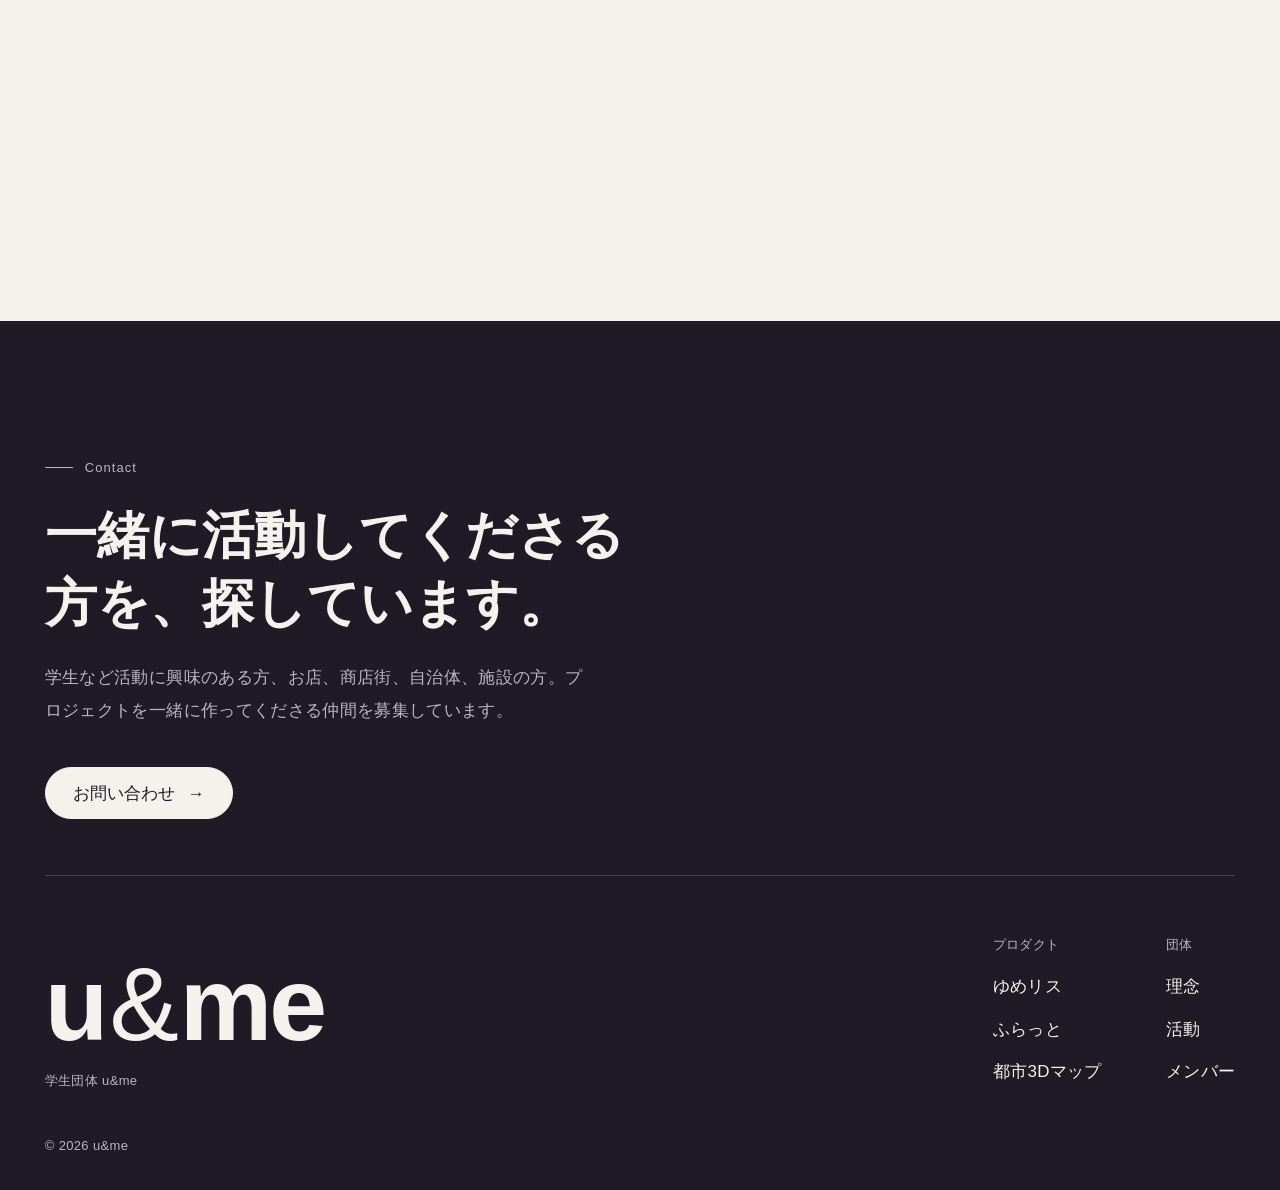
==== commit fcba18d7: "サイトを更新（2026-10-12 22:23）" ====
--- a/index.html
+++ b/index.html
@@ -190,12 +190,12 @@
           <ol class="steps">
             <li class="step" data-reveal>
               <p class="step__no">01</p>
-              <h3 class="step__title">DO つくる</h3>
+              <h3 class="step__title">Do つくる</h3>
               <p class="step__text">まずつくる</p>
             </li>
             <li class="step" data-reveal>
               <p class="step__no">02</p>
-              <h3 class="step__title">CHECK 確かめる</h3>
+              <h3 class="step__title">Check 確かめる</h3>
               <p class="step__text">小さく試して、本当に使われるかを見る。</p>
             </li>
             <li class="step" data-reveal>
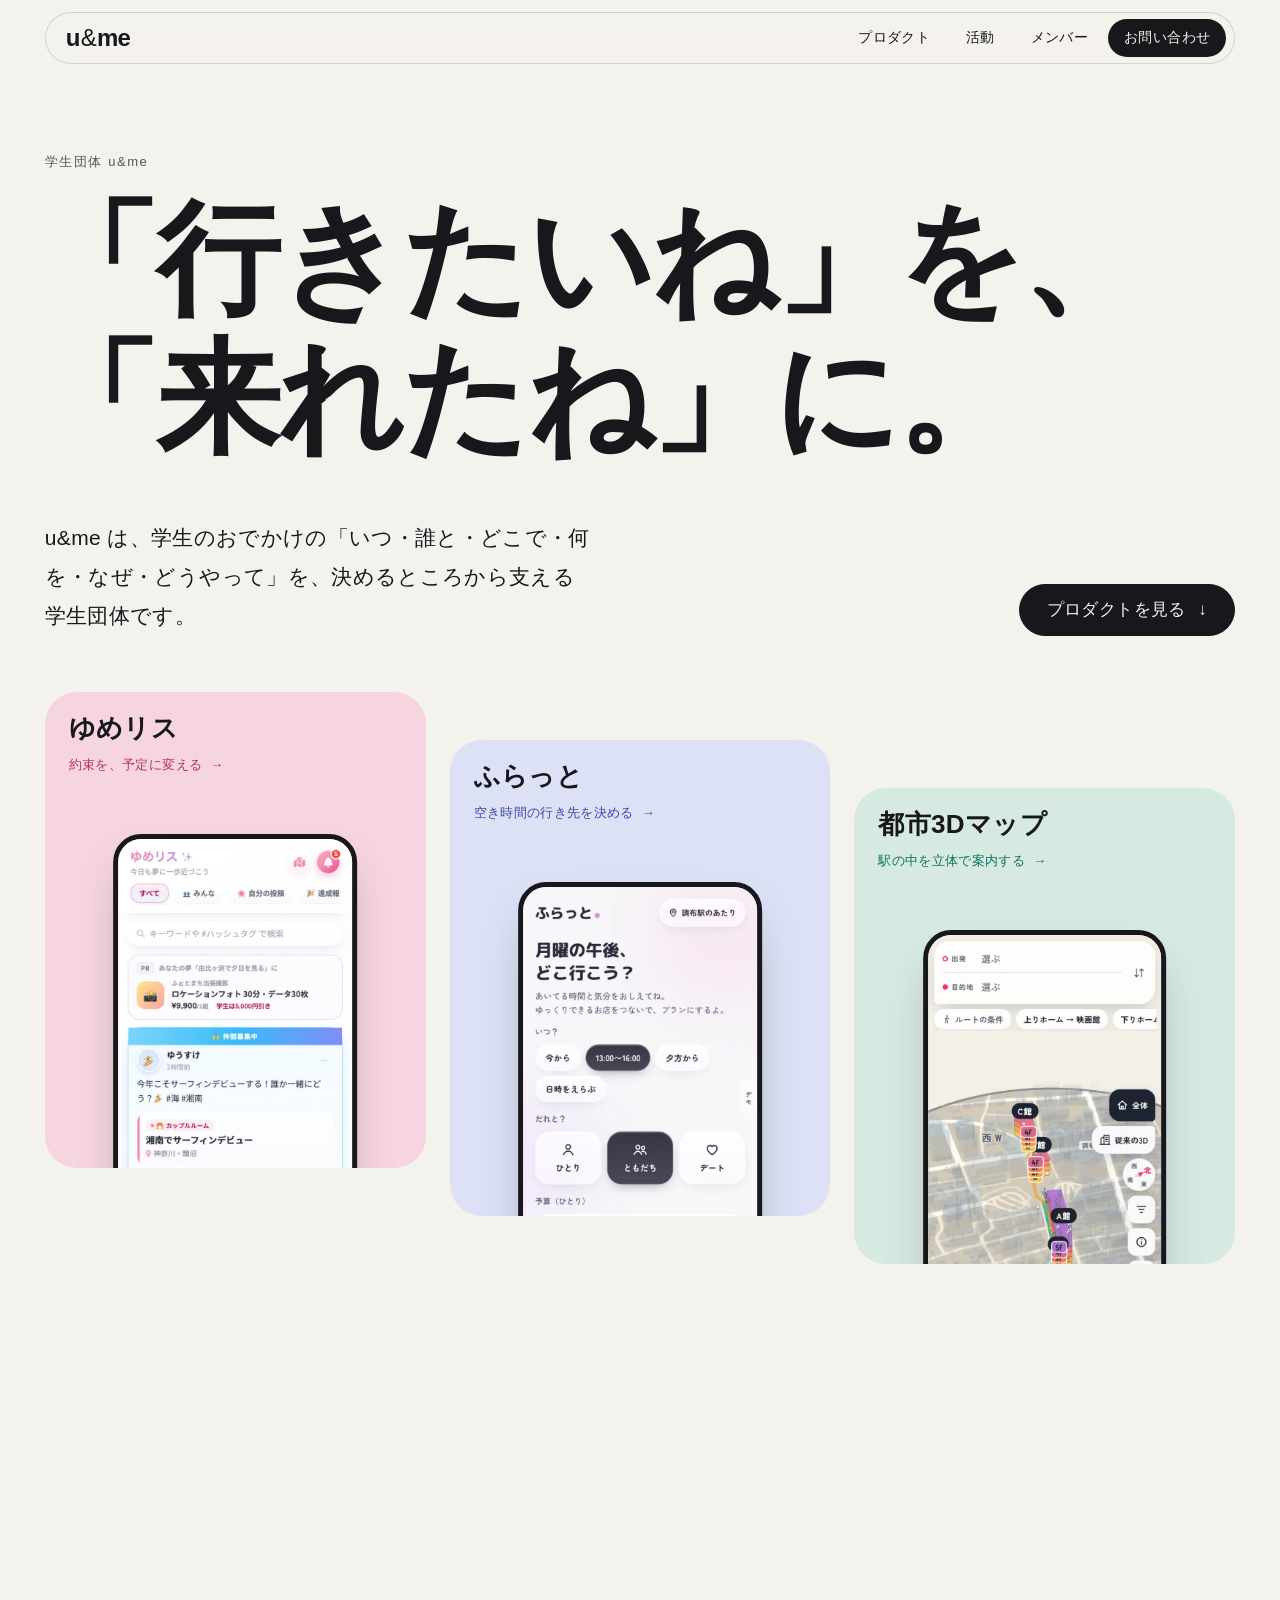
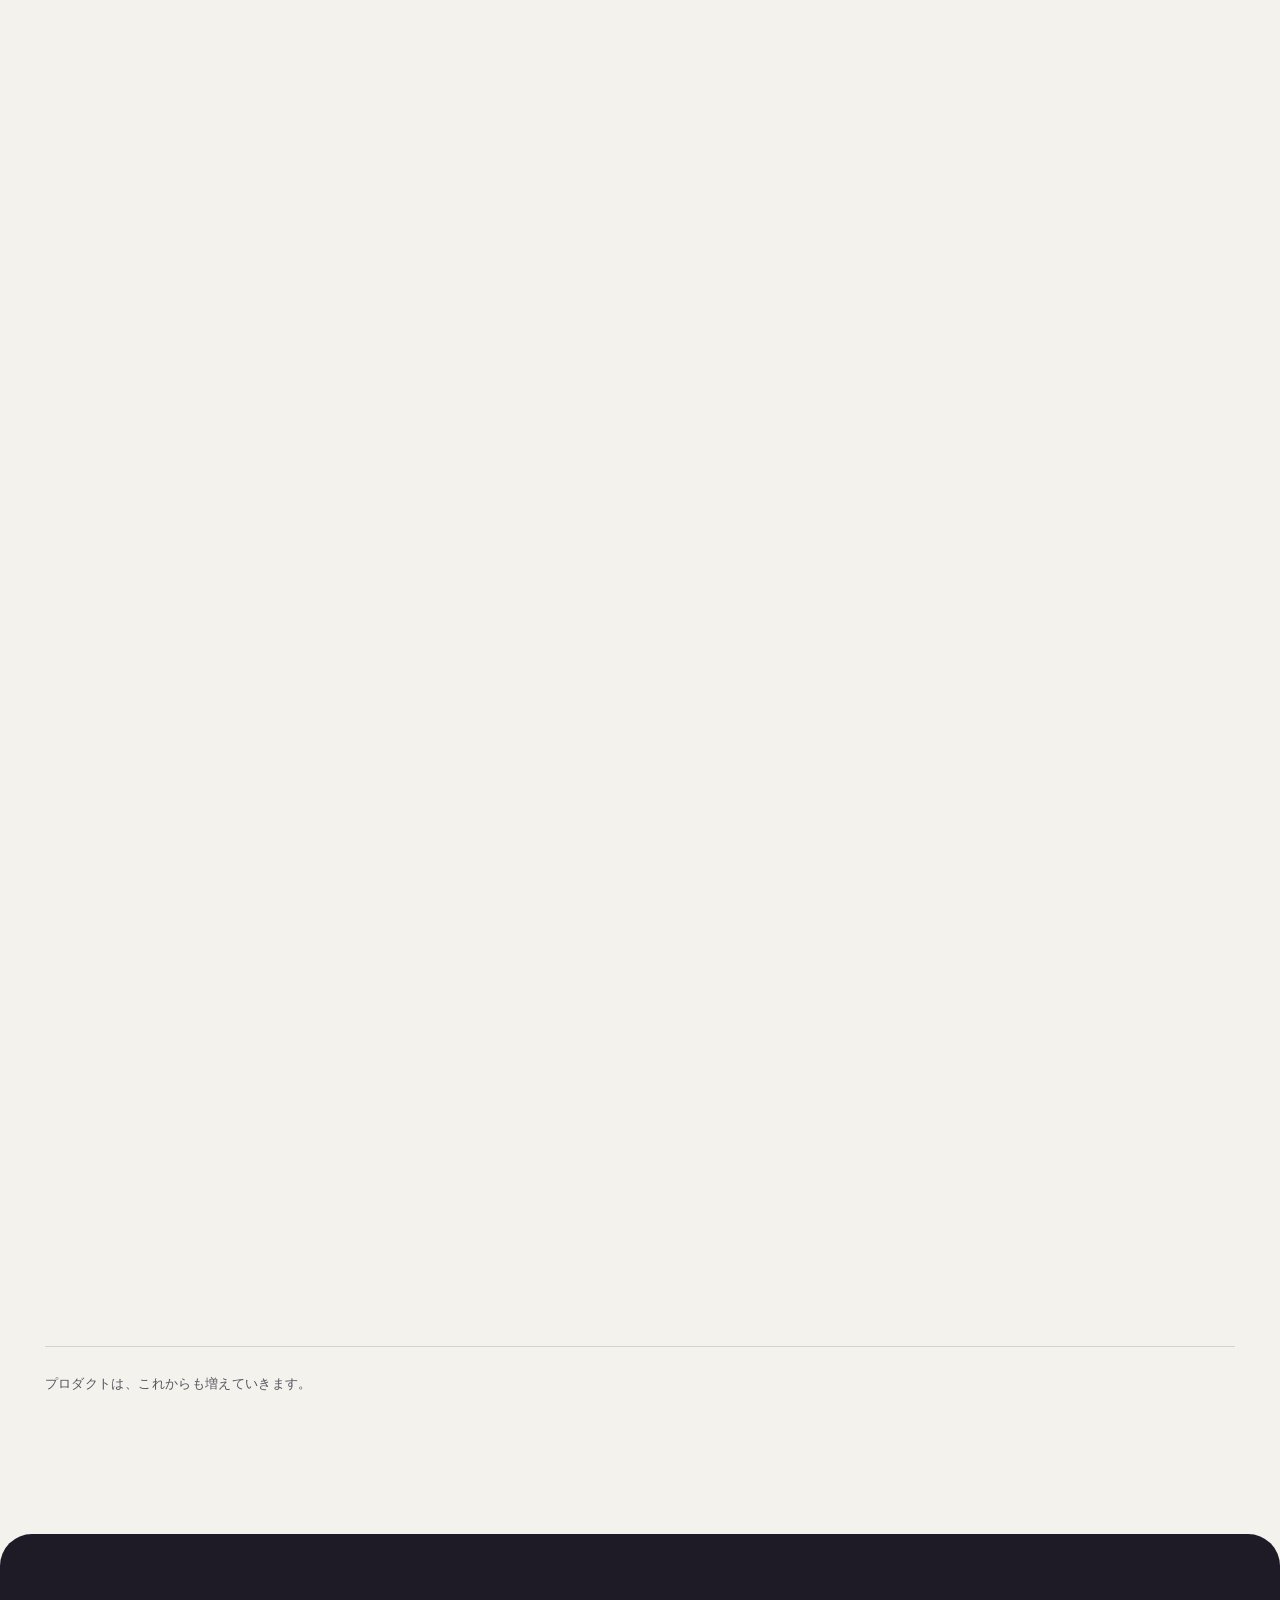
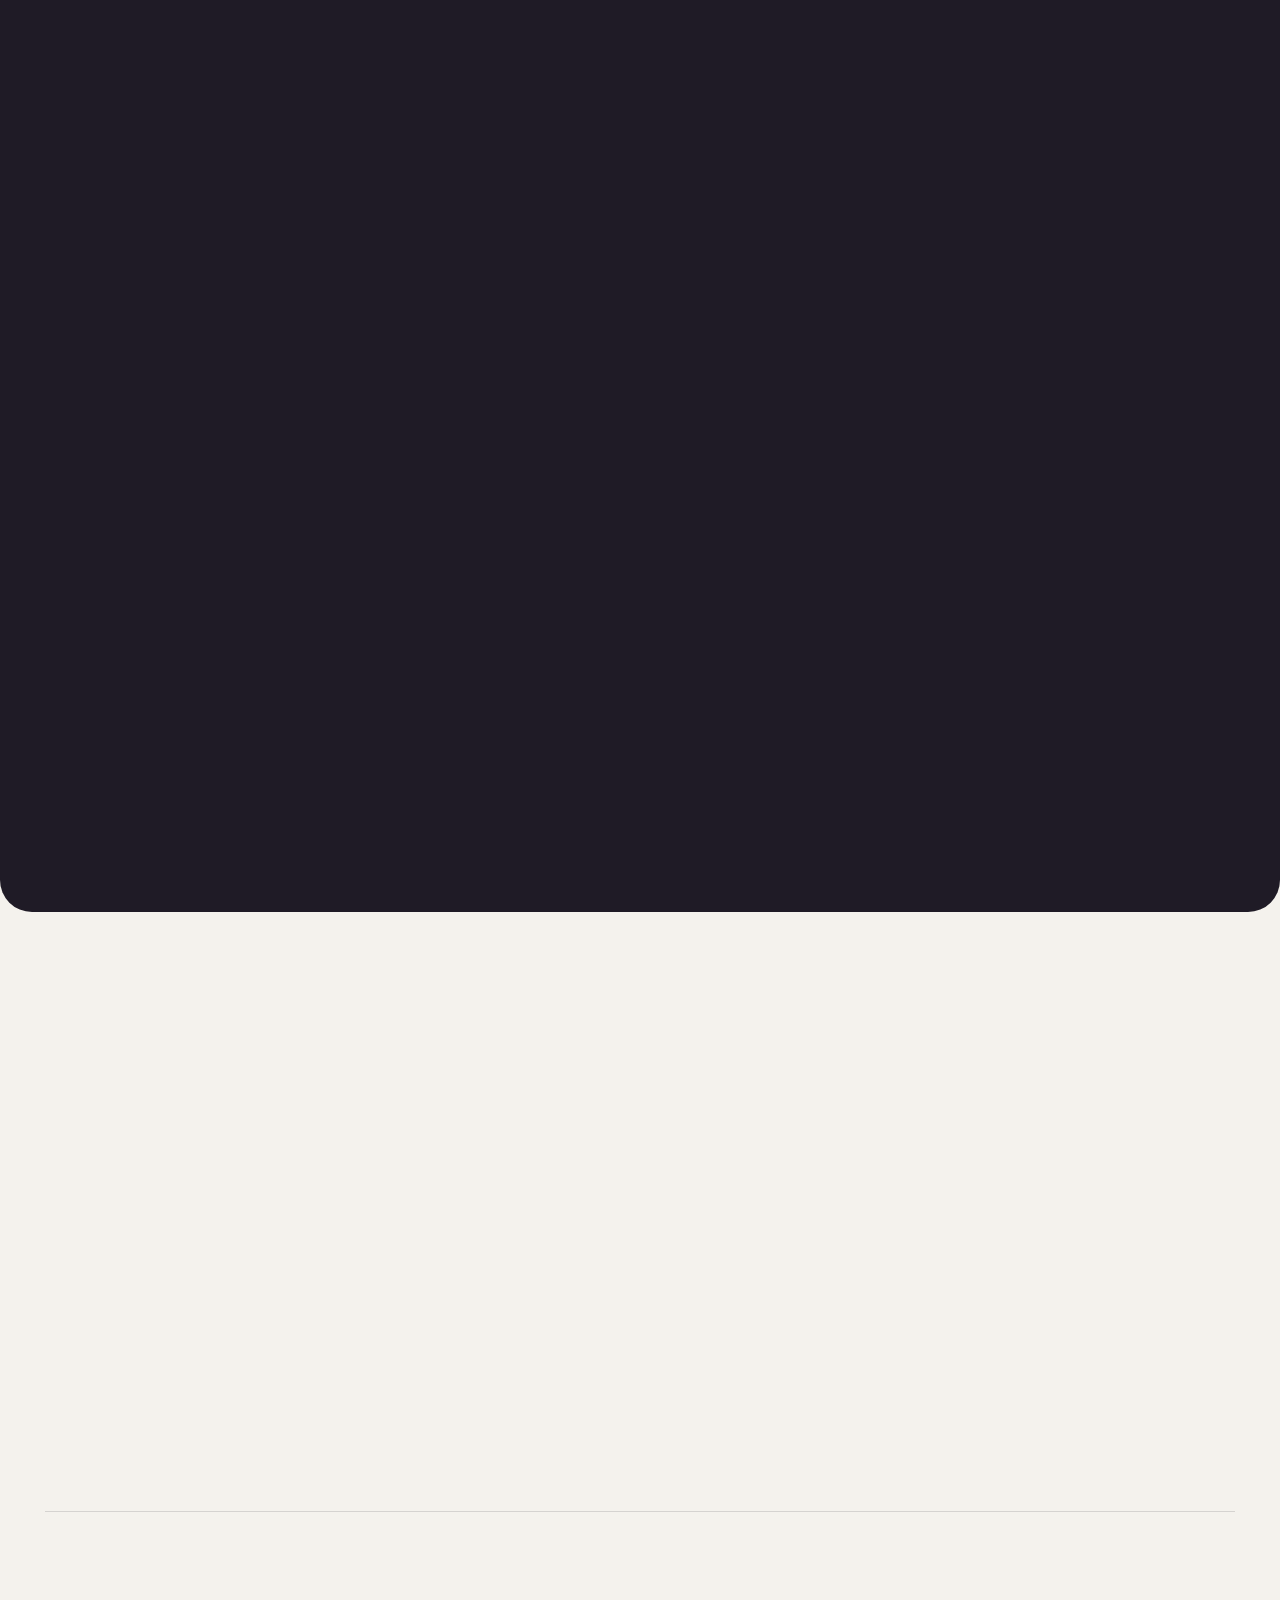
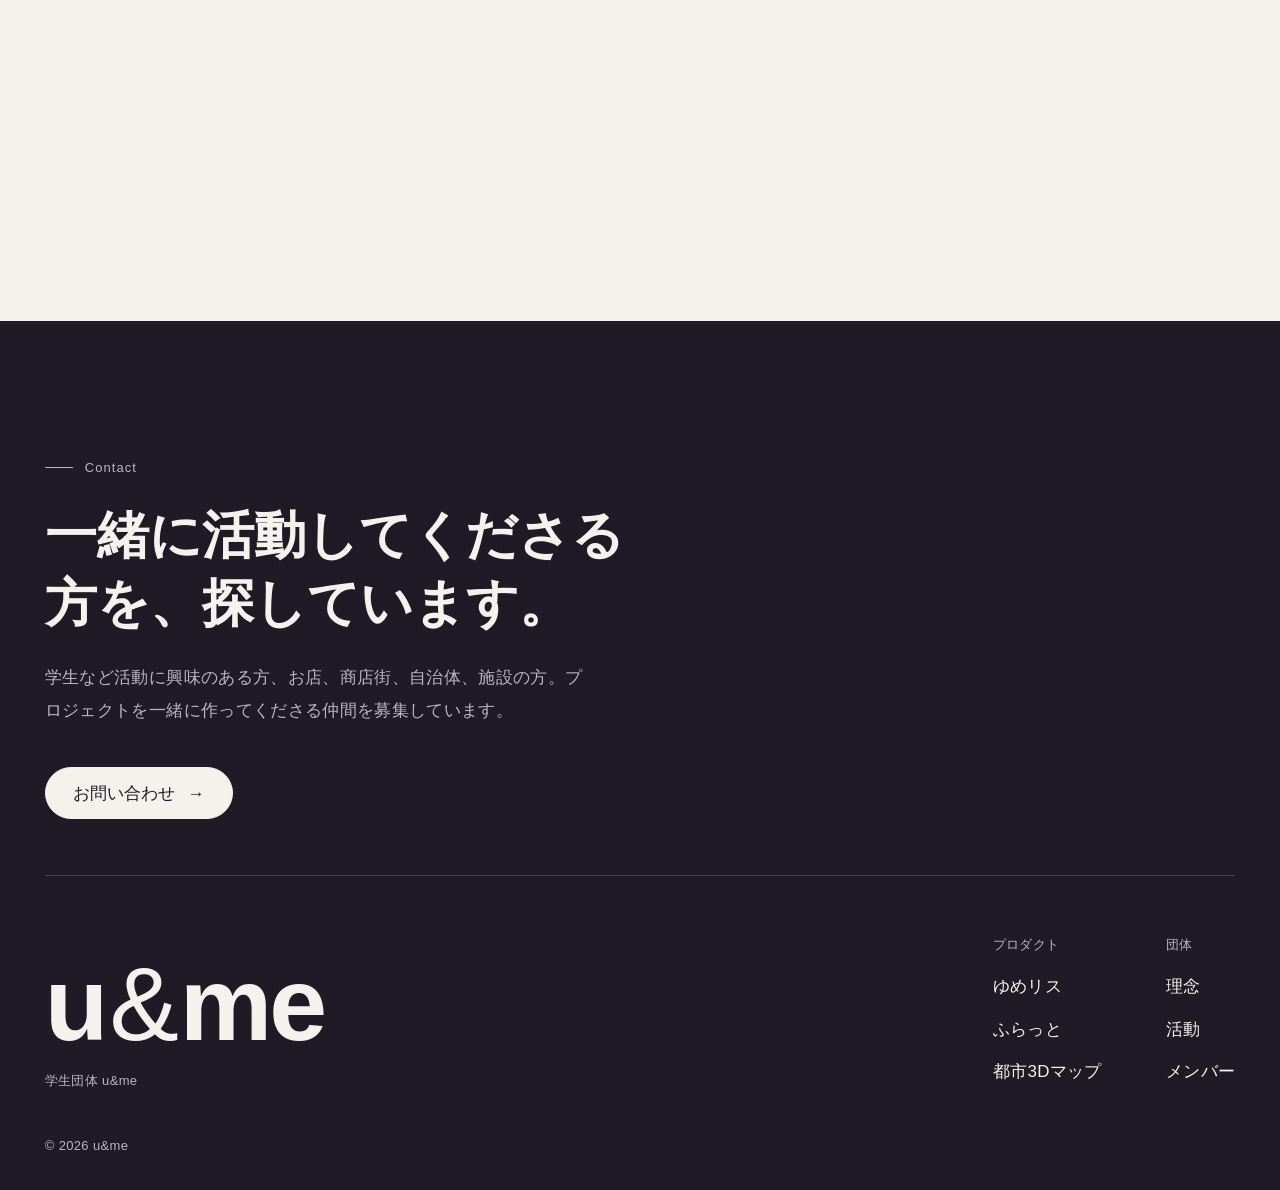
==== commit 6c03e961: "オープニングの霧をやめて、短いフェードインに変更" ====
--- a/index.html
+++ b/index.html
@@ -29,11 +29,8 @@
     <script src="assets/js/boot.js"></script>
   </head>
   <body data-root="">
-    <!-- ============ オープニング（手書きのロゴ → 霧が晴れる）。動きは assets/css/intro.css ============ -->
+    <!-- ============ オープニング（ロゴを描く → ページがフェードイン）。動きは assets/css/intro.css ============ -->
     <div class="intro" id="intro" aria-hidden="true">
-      <div class="intro__veil"></div>
-      <div class="intro__mist intro__mist--a"></div>
-      <div class="intro__mist intro__mist--b"></div>
       <!-- ヘッダーのロゴと同じ書体。1文字ずつ、輪郭をなぞってから塗る -->
       <svg class="intro__logo" viewBox="0 0 520 190" width="520" height="190">
         <text x="260" y="140" text-anchor="middle">
--- a/assets/css/intro.css
+++ b/assets/css/intro.css
@@ -1,6 +1,6 @@
 /* ============================================================
    オープニング（トップページだけ）
-   ロゴを手書きで描く → 霧が晴れるようにページが現れる
+   ロゴを1文字ずつ描く → ページがフェードインで現れる
    ・ブラウザを開いてから最初の1回だけ流れます（クリックで飛ばせます）
    ・やめたいときは index.html の <html ... data-intro> から data-intro を消します
    ・速さを変えたいときは、下の --intro-speed を変えます（1 が標準、2 で半分の速さ）
@@ -25,44 +25,9 @@
   place-items: center;
   overflow: hidden;
   cursor: pointer;
-  /* うしろのページをぼかす。この層ごと薄くなっていくと、霧が晴れるように見える */
-  backdrop-filter: blur(28px);
-  -webkit-backdrop-filter: blur(28px);
-  animation: intro-clear calc(2.4s * var(--intro-speed)) ease-in-out calc(var(--draw-end) + 0.5s) forwards;
-}
-
-/* ロゴを描いているあいだ、ページを隠しておく紙の色の面 */
-.intro__veil {
-  position: absolute;
-  inset: 0;
   background: var(--paper);
-  animation: intro-fade calc(1.9s * var(--intro-speed)) ease-in-out var(--draw-end) forwards;
-}
-
-/* ゆっくり流れる霧 */
-.intro__mist {
-  position: absolute;
-  top: 50%;
-  left: 50%;
-  width: 120vmax;
-  margin: -60vmax 0 0 -60vmax;
-  aspect-ratio: 1;
-  border-radius: 50%;
-  background: radial-gradient(closest-side, rgba(255, 255, 255, 0.95), rgba(255, 255, 255, 0));
-  animation:
-    intro-drift calc(6s * var(--intro-speed)) ease-out forwards,
-    intro-fade calc(2.6s * var(--intro-speed)) ease-in-out var(--draw-end) forwards;
-}
-
-.intro__mist--a {
-  --drift-from: -18%, -8%;
-  --drift-to: -42%, -20%;
-}
-
-.intro__mist--b {
-  --drift-from: 22%, 12%;
-  --drift-to: 46%, 26%;
-  background: radial-gradient(closest-side, rgba(233, 230, 222, 0.95), rgba(233, 230, 222, 0));
+  /* ロゴを描き終えたら、この面ごと薄くなって、うしろのページが現れる */
+  animation: intro-clear calc(0.7s * var(--intro-speed)) ease-in-out calc(var(--draw-end) + 0.2s) forwards;
 }
 
 .intro__logo {
@@ -75,7 +40,8 @@
   font-size: 150px;
   font-weight: 700;
   letter-spacing: -0.03em;
-  animation: intro-logo-out calc(1.1s * var(--intro-speed)) ease-in var(--draw-end) forwards;
+  /* ページが現れる前に、ロゴを先に消す（見出しと重なって見えないように） */
+  animation: intro-fade calc(0.3s * var(--intro-speed)) ease-in var(--draw-end) forwards;
 }
 
 /* 1文字ずつ：輪郭の線をなぞり（intro-draw）、追いかけるように中を塗る（intro-fill） */
@@ -150,20 +116,3 @@
     visibility: hidden;
   }
 }
-
-@keyframes intro-logo-out {
-  to {
-    opacity: 0;
-    transform: scale(1.08);
-  }
-}
-
-@keyframes intro-drift {
-  from {
-    transform: translate(var(--drift-from));
-  }
-
-  to {
-    transform: translate(var(--drift-to));
-  }
-}
